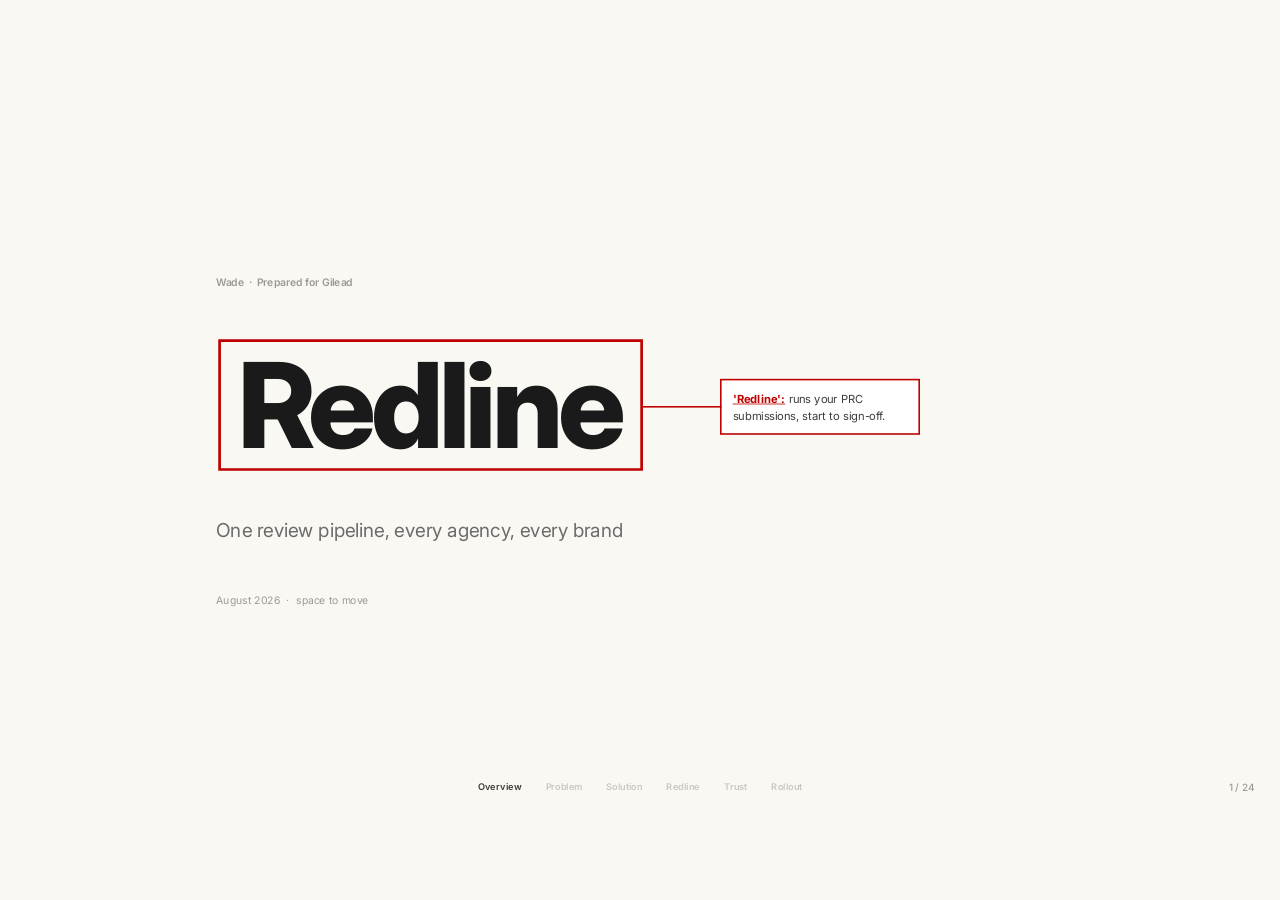
==== deck/index.html @ 1a31fd4a "gilead-v11.2: slide 6 closes the loop, retitled How it works, round-comes-back fourth beat, every-ro" ====
<!doctype html>
<html lang="en">
<head>
<meta charset="utf-8">
<meta name="viewport" content="width=device-width, initial-scale=1">
<title>Redline · Prepared for Gilead</title>
<link rel="preconnect" href="https://fonts.googleapis.com">
<link rel="preconnect" href="https://fonts.gstatic.com" crossorigin>
<link href="https://fonts.googleapis.com/css2?family=Inter:wght@400;500;600;700;800&display=swap" rel="stylesheet">
<link rel="stylesheet" href="styles.css?v=26">
</head>
<body>
<svg style="display:none" xmlns="http://www.w3.org/2000/svg">
  <symbol id="i-grid" viewBox="0 0 24 24"><rect width="7" height="7" x="3" y="3" rx="1.5"/><rect width="7" height="7" x="14" y="3" rx="1.5"/><rect width="7" height="7" x="14" y="14" rx="1.5"/><rect width="7" height="7" x="3" y="14" rx="1.5"/></symbol>
  <symbol id="i-inbox" viewBox="0 0 24 24"><polyline points="22 12 16 12 14 15 10 15 8 12 2 12"/><path d="M5.45 5.11 2 12v6a2 2 0 0 0 2 2h16a2 2 0 0 0 2-2v-6l-3.45-6.89A2 2 0 0 0 16.76 4H7.24a2 2 0 0 0-1.79 1.11z"/></symbol>
  <symbol id="i-layers" viewBox="0 0 24 24"><path d="M12.83 2.18a2 2 0 0 0-1.66 0L2.6 6.08a1 1 0 0 0 0 1.83l8.58 3.91a2 2 0 0 0 1.66 0l8.58-3.9a1 1 0 0 0 0-1.83z"/><path d="M2 12a1 1 0 0 0 .58.91l8.6 3.91a2 2 0 0 0 1.65 0l8.58-3.9A1 1 0 0 0 22 12"/><path d="M2 17a1 1 0 0 0 .58.91l8.6 3.91a2 2 0 0 0 1.65 0l8.58-3.9A1 1 0 0 0 22 17"/></symbol>
  <symbol id="i-check" viewBox="0 0 24 24"><circle cx="12" cy="12" r="10"/><path d="m9 12 2 2 4-4"/></symbol>
  <symbol id="i-book" viewBox="0 0 24 24"><path d="M12 7v14"/><path d="M3 18a1 1 0 0 1-1-1V4a1 1 0 0 1 1-1h5a4 4 0 0 1 4 4 4 4 0 0 1 4-4h5a1 1 0 0 1 1 1v13a1 1 0 0 1-1 1h-6a3 3 0 0 0-3 3 3 3 0 0 0-3-3z"/></symbol>
  <symbol id="i-video" viewBox="0 0 24 24"><path d="m16 13 5.223 3.482a.5.5 0 0 0 .777-.416V7.87a.5.5 0 0 0-.752-.432L16 10.5"/><rect x="2" y="6" width="14" height="12" rx="2"/></symbol>
  <symbol id="i-cal" viewBox="0 0 24 24"><path d="M8 2v4"/><path d="M16 2v4"/><rect width="18" height="18" x="3" y="4" rx="2"/><path d="M3 10h18"/></symbol>
  <symbol id="i-monitor" viewBox="0 0 24 24"><rect width="20" height="14" x="2" y="3" rx="2"/><line x1="8" x2="16" y1="21" y2="21"/><line x1="12" x2="12" y1="17" y2="21"/></symbol>
  <symbol id="i-folder" viewBox="0 0 24 24"><path d="M20 20a2 2 0 0 0 2-2V8a2 2 0 0 0-2-2h-7.9a2 2 0 0 1-1.69-.9L9.6 3.9A2 2 0 0 0 7.93 3H4a2 2 0 0 0-2 2v13a2 2 0 0 0 2 2Z"/></symbol>
  <symbol id="i-mic" viewBox="0 0 24 24"><path d="M12 2a3 3 0 0 0-3 3v7a3 3 0 0 0 6 0V5a3 3 0 0 0-3-3Z"/><path d="M19 10v2a7 7 0 0 1-14 0v-2"/><line x1="12" x2="12" y1="19" y2="22"/></symbol>
  <symbol id="i-lcheck" viewBox="0 0 24 24"><path d="M20 6 9 17l-5-5"/></symbol>
  <symbol id="i-lalert" viewBox="0 0 24 24"><path d="m21.73 18-8-14a2 2 0 0 0-3.48 0l-8 14A2 2 0 0 0 4 21h16a2 2 0 0 0 1.73-3"/><path d="M12 9v4"/><path d="M12 17h.01"/></symbol>
  <symbol id="i-lpercent" viewBox="0 0 24 24"><line x1="19" x2="5" y1="5" y2="19"/><circle cx="6.5" cy="6.5" r="2.5"/><circle cx="17.5" cy="17.5" r="2.5"/></symbol>
  <symbol id="i-lshield" viewBox="0 0 24 24"><path d="M20 13c0 5-3.5 7.5-7.66 8.95a1 1 0 0 1-.67-.01C7.5 20.5 4 18 4 13V6a1 1 0 0 1 1-1c2 0 4.5-1.2 6.24-2.72a1.17 1.17 0 0 1 1.52 0C14.51 3.81 17 5 19 5a1 1 0 0 1 1 1z"/><path d="m9 12 2 2 4-4"/></symbol>
  <symbol id="i-lhelp" viewBox="0 0 24 24"><circle cx="12" cy="12" r="10"/><path d="M9.09 9a3 3 0 0 1 5.83 1c0 2-3 3-3 3"/><path d="M12 17h.01"/></symbol>
  <symbol id="i-lspark" viewBox="0 0 24 24"><path d="M9.937 15.5A2 2 0 0 0 8.5 14.063l-6.135-1.582a.5.5 0 0 1 0-.962L8.5 9.936A2 2 0 0 0 9.937 8.5l1.582-6.135a.5.5 0 0 1 .963 0L14.063 8.5A2 2 0 0 0 15.5 9.937l6.135 1.581a.5.5 0 0 1 0 .964L15.5 14.063a2 2 0 0 0-1.437 1.437l-1.582 6.135a.5.5 0 0 1-.963 0z"/><path d="M20 3v4"/><path d="M22 5h-4"/><path d="M4 17v2"/><path d="M5 18H3"/></symbol>
  <symbol id="i-lbubble" viewBox="0 0 24 24"><path d="M2.992 16.342a2 2 0 0 1 .094 1.167l-1.065 3.29a1 1 0 0 0 1.236 1.168l3.413-.998a2 2 0 0 1 1.099.092 10 10 0 1 0-4.777-4.719"/><path d="M12 8v4"/><path d="M12 16h.01"/></symbol>
  <symbol id="i-lclock" viewBox="0 0 24 24"><circle cx="12" cy="13" r="8"/><path d="M12 9v4l2 2"/><path d="M5 3 2 6"/><path d="m22 6-3-3"/><path d="M6.38 18.7 4 21"/><path d="M17.64 18.67 19.6 21"/></symbol>
  <symbol id="i-filetext" viewBox="0 0 24 24"><path d="M15 2H6a2 2 0 0 0-2 2v16a2 2 0 0 0 2 2h12a2 2 0 0 0 2-2V7Z"/><path d="M14 2v4a2 2 0 0 0 2 2h4"/><path d="M10 9H8"/><path d="M16 13H8"/><path d="M16 17H8"/></symbol>
  <symbol id="i-note" viewBox="0 0 24 24"><path d="M16 3H5a2 2 0 0 0-2 2v14a2 2 0 0 0 2 2h14a2 2 0 0 0 2-2V8Z"/><path d="M15 3v4a2 2 0 0 0 2 2h4"/></symbol>
  <symbol id="i-img" viewBox="0 0 24 24"><rect width="18" height="18" x="3" y="3" rx="2" ry="2"/><circle cx="9" cy="9" r="2"/><path d="m21 15-3.086-3.086a2 2 0 0 0-2.828 0L6 21"/></symbol>
  <symbol id="i-enter" viewBox="0 0 24 24"><polyline points="9 10 4 15 9 20"/><path d="M20 4v7a4 4 0 0 1-4 4H4"/></symbol>
</svg>
<div id="stage">

<!-- 1 · Cover -->
<section class="ds" data-sec="Overview">
  <div class="inner cover">
    <p class="eyebrow" data-b="1">Wade &nbsp;·&nbsp; Prepared for Gilead</p>
    <div class="wordwrap" data-b="2">
      <h1 class="word">Redline</h1>
      <svg class="wordbox" viewBox="0 0 560 190" preserveAspectRatio="none" fill="none">
        <rect class="wb-rect" x="4" y="18" width="470" height="150" stroke="#c00000" stroke-width="3"/>
      </svg>
      <div class="wordnote-pos"><div class="wordnote" data-b="4"><i>'Redline':</i> runs your PRC submissions, start to sign-off.</div></div>
    </div>
    <p class="sub" data-b="3">One review pipeline, every agency, every brand</p>
    <p class="foot" data-b="5">August 2026 &nbsp;·&nbsp; space to move</p>
  </div>
</section>

<!-- 2 · Agenda -->
<section class="ds" data-sec="Overview">
  <div class="inner">
    <h2>Agenda</h2>
    <div class="agrows">
      <div class="agrow" data-b="1"><i>01</i><p>Problem</p></div>
      <div class="agrow" data-b="2"><i>02</i><p>Solution</p></div>
      <div class="agrow" data-b="3"><i>03</i><p>Redline</p></div>
      <div class="agrow" data-b="4"><i>04</i><p>Trust</p></div>
      <div class="agrow" data-b="5"><i>05</i><p>Rollout</p></div>
    </div>
  </div>
</section>

<!-- 3 · How we got here -->
<section class="ds" data-sec="Overview">
  <div class="inner">
    <h2 style="font-size:40px">How we got here.</h2>
    <p class="lead" style="max-width:940px">Redline didn't start as a pitch. It started as an agent we built and ran inside a Gilead program.</p>
    <div class="ftsflow" style="margin-top:22px">
      <div class="ftstep" data-b="1"><i>1</i><div><b>The Feed · Care For The Culture</b><span>A live activation we built and run for the brand. Kiosks, phones, print, real people at real&nbsp;events</span></div></div>
      <div class="ftstep" data-b="2"><i>2</i><div><b>An agent ran the day-to-day</b><span>It read the context, drafted the work, and held the privacy lines it could never&nbsp;cross</span></div></div>
      <div class="ftstep" data-b="3"><i>3</i><div><b>People stayed in charge</b><span>The agent prepared. A named person approved everything that&nbsp;moved</span></div></div>
      <div class="ftstep" data-b="4"><i>4</i><div><b>Redline is that same discipline, pointed at PRC</b><span>Same human gate, now running your&nbsp;submissions</span></div></div>
    </div>
    <p class="declland" data-b="5">Not a concept. A system we already run.</p>
  </div>
</section>

<!-- 4 · What we're solving -->
<section class="ds" data-sec="Problem">
  <div class="inner">
    <p class="kick">01 · The problem</p>
    <h2>What we're solving</h2>
    <p class="lead" style="margin-bottom:18px">Today, at every agency submitting to your review:</p>
    <div class="pslist">
      <div class="psrow" data-b="1"><i>1</i><p>Every submission is built and rebuilt by hand.</p></div>
      <div class="psrow" data-b="2"><i>2</i><p>New formats cause ambiguity: nobody is sure what a submission needs.</p></div>
      <div class="psrow" data-b="3"><i>3</i><p>Annotating and changing assets takes days, sometimes weeks.</p></div>
      <div class="psrow" data-b="4"><i>4</i><p>Everyone works from a different knowledge base, so feedback conflicts.</p></div>
      <div class="psrow" data-b="5"><i>5</i><p>Changes are re-typed into Veeva, and every resubmission starts over.</p></div>
    </div>
  </div>
</section>

<!-- 5 · Solved, one for one -->
<section class="ds" data-sec="Solution">
  <div class="inner">
    <p class="kick">02 · The solution</p>
    <h2>Solved, one for one</h2>
    <div class="pslist sg">
      <div class="psrow" data-b="1"><i>1</i><p>Redline builds the submission from the agency's assets.</p></div>
      <div class="psrow" data-b="2"><i>2</i><p>Requirements are known before you build.</p></div>
      <div class="psrow" data-b="3"><i>3</i><p>Annotations arrive drafted. Changes arrive staged.</p></div>
      <div class="psrow" data-b="4"><i>4</i><p>One knowledge base, one worklist, conflicts surfaced.</p></div>
      <div class="psrow" data-b="5"><i>5</i><p>The package is Veeva-ready. Fewer rounds, shorter rounds.</p></div>
    </div>
  </div>
</section>

<!-- 6 · What Redline is -->
<section class="ds" data-sec="Redline">
  <div class="inner wide">
    <p class="kick">03 · Redline</p>
    <h2 style="font-size:40px">How it works.</h2>
    <p class="lead" style="margin-top:6px;max-width:960px">Redline builds, reviews, and manages every PRC submission, so approval takes fewer, shorter&nbsp;rounds.</p>
    <div class="looprow four">
      <div class="loopnode" data-b="1"><i>1</i><b>Upload an asset for review</b><span>With its context, and what the committee has said&nbsp;before</span></div>
      <span class="looparr"><svg class="icl" viewBox="0 0 24 24"><path d="M5 12h14"/><path d="m13 6 6 6-6 6"/></svg></span>
      <div class="loopnode" data-b="2"><i>2</i><b>Redline builds the submission</b><span>Checked against your standards, every change&nbsp;staged</span></div>
      <span class="looparr"><svg class="icl" viewBox="0 0 24 24"><path d="M5 12h14"/><path d="m13 6 6 6-6 6"/></svg></span>
      <div class="loopnode" data-b="3"><i>3</i><b>Gilead / an agency approves and submits</b><span>A named sign-off, every time. Redline never submits on its&nbsp;own</span></div>
      <span class="looparr"><svg class="icl" viewBox="0 0 24 24"><path d="M5 12h14"/><path d="m13 6 6 6-6 6"/></svg></span>
      <div class="loopnode" data-b="4"><i>4</i><b>PRC reviews, the round comes&nbsp;back</b><span>In Veeva, unchanged. Every comment becomes a worklist, and the system&nbsp;remembers</span></div>
    </div>
    <p class="declland" data-b="5">Every round teaches the next. That's how they get fewer, and shorter.</p>
  </div>
</section>

<!-- 7 · The console -->
<section class="ds" data-sec="Redline">
  <div class="inner split">
    <div class="stext">
      <h2 style="font-size:29px">Runs the submission workflow, with human approval before Veeva.</h2>
      <p class="lead">Assets, context, and review history go in. Annotated decks, drafted responses, and coordinated rounds come out. Inside the tools your teams already use.</p>
      <div class="caps">
        <span>Builds the deck</span><span>Drafts every annotation</span><span>Reads it like your committee</span><span>Preps the checklist</span><span>Carries approved changes</span><span>Enforces your standards</span>
      </div>
    </div>
    <div class="sright">
      <div class="uiloop" style="width:1030px">
      <div class="uistage u1">
      <div class="window">
      <div class="winbar"><span></span><span></span><span></span><em>Redline · Gilead console · Portfolio</em></div>
      <div class="app">
        <nav class="appnav">
          <div class="applogo">Redline</div>
          <span class="navlab">Main menu</span>
          <a class="cur"><svg class="ic"><use href="#i-grid"/></svg>Home</a>
          <a><svg class="ic"><use href="#i-inbox"/></svg>Submissions</a>
          <a><svg class="ic"><use href="#i-folder"/></svg>Agencies</a>
          <a><svg class="ic"><use href="#i-book"/></svg>Standards</a>
          <a><svg class="ic"><use href="#i-cal"/></svg>Calendar</a>
          <div class="appuser"><b>GL</b>Gilead admin</div>
        </nav>
        <div class="appmain">
          <div class="greet">
            <div><b>Portfolio</b><span>HIV prevention franchise · every agency, one pipeline</span></div>
            <div class="side2"><span class="srch">Search submissions</span><span class="cbtn dark">Update standards</span></div>
          </div>
          <div class="dashstats" style="grid-template-columns:repeat(3,1fr)">
            <div class="dstat"><span class="dnum" data-count data-from="0" data-to="24" data-dur="600">24</span><span class="dlab">Submissions in flight · 3 agencies</span><span class="chip chip-green sm">+3 this week</span></div>
            <div class="dstat"><span class="dnum"><span data-count data-from="0" data-to="78" data-dur="600" data-delay="120">78</span>%</span><span class="dlab">First-pass approval · portfolio</span><span class="chip chip-green sm">+12 pts vs Q2</span></div>
            <div class="dstat"><span class="dnum"><span data-count data-from="0" data-to="41" data-dur="600" data-delay="240">41</span>%</span><span class="dlab">Fewer malformed submissions reaching review</span><span class="chip chip-green sm">vs last quarter</span></div>
          </div>
          <div class="dashsplit">
            <div class="dlist">
              <p class="dlhead">Agencies · in motion this week</p>
              <div class="drow"><span class="dna"><b>Majority</b><em>C4TC · Freddie Experiential</em></span><span class="chip chip-yellow sm">In review</span><span class="drnd">9 in flight</span><span class="dbar"><i style="width:72%"></i></span><span class="dpc">72%</span></div>
              <div class="drow"><span class="dna"><b>Agency B</b><em>Consumer · Up to Date</em></span><span class="chip chip-blue sm">Client review</span><span class="drnd">11 in flight</span><span class="dbar"><i style="width:88%"></i></span><span class="dpc">88%</span></div>
              <div class="drow"><span class="dna"><b>Agency C</b><em>HCP · congress kit</em></span><span class="chip chip-purple sm">Building</span><span class="drnd">4 in flight</span><span class="dbar"><i style="width:38%"></i></span><span class="dpc">38%</span></div>
              <div class="drow"><span class="dna"><b>Portfolio standard</b><em>ISI hold · updated by CPC</em></span><span class="chip chip-green sm">Live</span><span class="drnd">3 agencies</span><span class="dbar"><i style="width:100%"></i></span><span class="dpc">100%</span></div>
            </div>
            <div class="dashrail">
              <div class="railcard">
                <span class="raillab">Recurring flags · portfolio</span>
                <div class="flagrow"><span>Fair-balance spacing</span><span class="chip chip-pink sm">14×</span></div>
                <div class="flagrow"><span>Decimal format</span><span class="chip chip-yellow sm">9×</span></div>
                <div class="flagrow"><span>Comparative claims</span><span class="chip chip-purple sm">7×</span></div>
              </div>
              <div class="railcard">
                <span class="raillab">Upcoming PRC windows</span>
                <div class="winrow lv"><span><b>Client share · Majority</b><em>Mon, Aug 10 · day before cutoff</em></span><small>7 days left</small></div>
                <div class="winrow bt"><span><b>Submission cutoff · Tue, Aug 11</b><em>12:00 pm · all agencies</em></span><small>8 days left</small></div>
                <div class="winrow lv"><span><b>PRC review · Thu, Aug 13</b><em>9:00 am · portfolio</em></span><small>10 days left</small></div>
              </div>
            </div>
          </div>
        </div>
      </div>
      </div>
      </div>
      <div class="uistage u2" data-clone="src-sub"></div>
      <div class="uistage u3" data-clone="src-deck"></div>
      <div class="uistage u4" data-clone="src-gmail"></div>
      <div class="uistage u5" data-clone="src-kb"></div>
      </div>
      <div class="bstrip"><span>Redline prepares</span>·<span>Your teams review</span>·<span>A named human approves</span>·<span>Veeva remains the system of record</span></div>
    </div>
  </div>
</section>

<!-- 8 · Guided intake, arrow-keyed through four steps -->
<section class="ds" data-sec="Redline" data-steps="4">
  <span class="chap">01 · The submission</span>
  <div class="inner split">
    <div class="stext">
      <h2>A guided intake. One question at a time.</h2>
      <p class="lead">Upload first. Redline detects the format, asks only what it needs, and answers with the requirements and the dates before anything is built.</p>
    </div>
    <div class="sright">
      <div class="window" id="src-sub" style="width:1030px">
      <div class="winbar"><span></span><span></span><span></span><em>Redline · Submissions · New</em></div>
      <div class="app">
        <nav class="appnav">
          <div class="applogo">Redline</div>
          <span class="navlab">Main menu</span>
          <a><svg class="ic"><use href="#i-grid"/></svg>Home</a>
          <a class="cur"><svg class="ic"><use href="#i-inbox"/></svg>Submissions</a>
          <a><svg class="ic"><use href="#i-check"/></svg>Worklist</a>
          <a><svg class="ic"><use href="#i-folder"/></svg>Clients</a>
          <a><svg class="ic"><use href="#i-cal"/></svg>Calendar</a>
          <div class="appuser"><b>AL</b>Agency lead</div>
        </nav>
        <div class="appmain">
          <div class="greet">
            <div><b>New submission</b><span>One question at a time. Each answer unlocks the next.</span></div>
            <div class="side2"><span class="cbtn">Save as draft</span><span class="cbtn dark">Build deck</span></div>
          </div>
          <div class="giflow">
            <div class="gisteps">
              <div class="gistep g1"><i>1</i><div><b>Asset upload</b><small>summer-flyer.pdf</small><span class="chip chip-green sm">PDF · Flyer · confirmed</span></div></div>
              <div class="gistep g2"><i>2</i><div><b>Context</b><small>Brief, transcript, prior round · linked</small></div></div>
              <div class="gistep g3"><i>3</i><div><b>Submission details</b><small>Brand, part number, launch&nbsp;date</small><span class="chip chip-nt sm">US-UNBC-4289</span></div></div>
              <div class="gistep g4"><i>4</i><div><b>Submit</b><small>One look, then build</small></div></div>
            </div>
            <div class="gistagewrap">
              <div class="gipane p1">
                <div class="gicard">
                  <div class="gicardhead"><b>What are you submitting?</b><span>Upload an asset for PRC review.</span></div>
                  <div class="dzrow" style="grid-template-columns:1fr">
                    <div class="dropz main"><svg class="icl" viewBox="0 0 24 24"><path d="M12 3v12"/><path d="m7 8 5-5 5 5"/><path d="M5 21h14"/></svg><span>Drop the asset</span><small>one file · any format</small></div>
                    <div class="gfile gf" style="animation-delay:1.2s"><span class="flythumb"><i class="fh"></i><i class="fl w1"></i><i class="fl w2"></i><i class="fl w3"></i><i class="fisi"></i></span><b>summer-flyer.pdf</b><span class="chip chip-nt sm">PDF</span></div>
                  </div>
                  <div class="tlab gf" style="animation-delay:2.6s">Asset type · detected, yours to confirm</div>
                  <div class="typerow gf" style="animation-delay:2.6s">
                    <div class="ttile hit"><svg class="icl" viewBox="0 0 24 24"><path d="M6 3h8l5 5v13H6z"/><path d="M14 3v5h5"/><path d="M9 13h6M9 17h4"/></svg><span>Flyer</span></div>
                    <div class="ttile"><svg class="icl" viewBox="0 0 24 24"><rect x="2" y="5" width="15" height="14" rx="2"/><path d="m17 10 5-3v10l-5-3"/></svg><span>Social video</span></div>
                    <div class="ttile"><svg class="icl" viewBox="0 0 24 24"><rect x="3" y="4" width="18" height="16" rx="2"/><circle cx="9" cy="10" r="2"/><path d="m3 17 5-4 4 3 5-5 4 4"/></svg><span>Social photo</span></div>
                    <div class="ttile"><svg class="icl" viewBox="0 0 24 24"><rect x="2" y="8" width="20" height="8" rx="2"/></svg><span>Banner</span></div>
                    <div class="ttile"><svg class="icl" viewBox="0 0 24 24"><rect x="3" y="4" width="18" height="16" rx="2"/><path d="M9 4v16M15 4v16"/></svg><span>Storyboard</span></div>
                    <div class="ttile"><svg class="icl" viewBox="0 0 24 24"><circle cx="5" cy="12" r="1"/><circle cx="12" cy="12" r="1"/><circle cx="19" cy="12" r="1"/></svg><span>Other</span></div>
                  </div>
                  <div class="steprow gf" style="margin-top:12px;align-items:center;animation-delay:3.9s"><span class="chip chip-green sm">Flyer · confirm or change</span><span class="cbtn dark" style="margin-left:auto">Confirm</span><span class="cbtn">Change</span></div>
                </div>
              </div>
              <div class="gipane p2">
                <div class="gicard">
                  <div class="gicardhead"><b>What explains it</b><span>Upload the context for the asset.</span></div>
                  <div class="dzrow" style="grid-template-columns:1fr">
                    <div class="dropz ctx"><svg class="icl" viewBox="0 0 24 24"><path d="M12 3v12"/><path d="m7 8 5-5 5 5"/><path d="M5 21h14"/></svg><span>Drop the context</span><small>briefs · transcripts · prior&nbsp;rounds</small></div>
                  </div>
                  <div class="ctxread gf" style="animation-delay:.9s"><svg class="icl" viewBox="0 0 24 24"><path d="M6 3h8l5 5v13H6z"/><path d="M14 3v5h5"/></svg><div><b>Creative brief</b><small>Claims and intent, sourced</small></div><span class="chip chip-green sm">Linked</span></div>
                  <div class="ctxread gf" style="animation-delay:1.5s"><svg class="icl" viewBox="0 0 24 24"><path d="M21 11.5a8.5 8.5 0 0 1-12.4 7.5L3 21l2-5.6A8.5 8.5 0 1 1 21 11.5z"/></svg><div><b>Kickoff transcript</b><small>What the client actually asked for</small></div><span class="chip chip-green sm">Linked</span></div>
                  <div class="ctxread gf" style="animation-delay:2.1s"><svg class="icl" viewBox="0 0 24 24"><path d="M6 3h8l5 5v13H6z"/><path d="M14 3v5h5"/></svg><div><b>Prior round · PRC comments</b><small>What was flagged last time</small></div><span class="chip chip-green sm">Linked</span></div>
                </div>
              </div>
              <div class="gipane p3">
                <div class="gicard">
                  <div class="gicardhead"><b>Submission details</b><span>Add the launch date. Redline recommends the rest.</span></div>
                  <div style="display:flex;gap:8px;margin-top:12px">
                    <div class="sfld" style="flex:1.15"><label>Brand</label><span data-type="HIV prevention" data-tstep="3" data-tdelay="400" data-tdur="450"></span></div>
                    <div class="sfld" style="flex:1.1"><label>Part number</label><span data-type="US-UNBC-4289" data-tstep="3" data-tdelay="1100" data-tdur="650"></span></div>
                    <div class="sfld" style="flex:1"><label>Launch date</label><span data-type="Mon, Aug 17" data-tstep="3" data-tdelay="1950" data-tdur="500"></span></div>
                  </div>
                  <div class="tlab gf" style="animation-delay:2.8s">Recommended from your launch date</div>
                  <div class="gidate gf" style="animation-delay:3s"><label>Submit by</label><span class="chip chip-yellow sm" style="margin-left:auto">6 days before launch</span><b>Tue, Aug 11 · 12:00</b></div>
                  <div class="gidate gf" style="animation-delay:3.35s"><label>PRC review</label><span class="chip chip-yellow sm" style="margin-left:auto">4 days before launch</span><b>Thu, Aug 13</b></div>
                </div>
              </div>
              <div class="gipane p4">
                <div class="gicard">
                  <div class="gicardhead"><b>Submit</b><span>Everything, in one look.</span></div>
                  <div class="gireq gf" style="animation-delay:.4s"><svg class="icl"><use href="#i-lcheck"/></svg><p>summer-flyer.pdf · Flyer</p></div>
                  <div class="gireq gf" style="animation-delay:.75s"><svg class="icl"><use href="#i-lcheck"/></svg><p>HIV prevention · US-UNBC-4289</p></div>
                  <div class="gireq gf" style="animation-delay:1.1s"><svg class="icl"><use href="#i-lcheck"/></svg><p>Brief, transcript, and prior round linked</p></div>
                  <div class="gireq gf" style="animation-delay:1.45s"><svg class="icl"><use href="#i-lcheck"/></svg><p>Submit Aug 11 · review Aug 13 · launch Aug 17</p></div>
                  <div class="tlab gf" style="animation-delay:1.85s">What Redline will build, and why</div>
                  <div class="bsum gf" style="animation-delay:2.05s"><p>A flyer submission deck with claims and fair balance on one panel and full ISI on the reverse, because that's what this format needed in your past&nbsp;rounds.</p></div>
                  <div class="gireqfoot gf" style="animation-delay:2.5s"><span>The whole path to launch, before the build starts.</span><span class="cbtn grn">Build</span></div>
                </div>
              </div>
            </div>
          </div>
        </div>
      </div>
      </div>
      <p class="whis">The confusing part of submitting, answered by the system, not by asking around.</p>
    </div>
  </div>
</section>

<!-- 9 · Built -->
<section class="ds" data-sec="Redline">
  <span class="chap">01 · The submission</span>
  <div class="inner split">
    <div class="stext">
      <h2>Redline builds the deck for you</h2>
      <p class="lead">Annotated the way the account prefers, for that asset type. Your team comments right on the page, together.</p>
    </div>
    <div class="sright">
      <div class="crop asm" id="src-deck" style="width:1030px">
        <div class="cropbar"><span></span><span></span><span></span><em>Redline · Deck studio · US-UNBC-4235 · C4TC NY event postcard</em></div>
        <div class="app slim">
        <nav class="appnav">
          <div class="applogo">Redline</div>
          <a><svg class="ic"><use href="#i-grid"/></svg>Home</a>
          <a><svg class="ic"><use href="#i-inbox"/></svg>Submissions</a>
          <a><svg class="ic"><use href="#i-check"/></svg>Worklist</a>
          <a><svg class="ic"><use href="#i-folder"/></svg>Clients</a>
          <a><svg class="ic"><use href="#i-cal"/></svg>Calendar</a>
          <div class="navdiv"></div>
          <div class="navsub"><b>US-UNBC-4235</b><small>C4TC NY event postcard · Round 1</small></div>
          <a class="sub cur">Deck studio</a>
          <a class="sub">Pre-read</a>
          <a class="sub">Comments</a>
          <a class="sub">Responses</a>
          <div class="appuser"><b>AL</b>Agency lead</div>
        </nav>
        <div class="appmain">
        <div class="edhead2"><span class="crumb">HIV Prevention_Freddie Experiential_Care For The Culture NY Event_Post Card_June2026</span><span class="avstack"><span class="av pu">DR</span><span class="av bl">MK</span><span class="av gr">SO</span></span><span class="cbtn">Share</span><span class="cbtn dark">Comment</span></div>
        <div class="gtool">
          <span class="gmenus"><svg width="11" height="11" viewBox="0 0 24 24" fill="none" stroke="currentColor" stroke-width="2.5" stroke-linecap="round" stroke-linejoin="round"><path d="m21 21-4.34-4.34"/><circle cx="11" cy="11" r="8"/></svg>Menus</span>
          <span class="gbtn"><svg width="14" height="14" viewBox="0 0 24 24" fill="none" stroke="currentColor" stroke-width="2.5" stroke-linecap="round" stroke-linejoin="round"><path d="M5 12h14"/><path d="M12 5v14"/></svg></span>
          <span class="gbtn"><svg width="13" height="13" viewBox="0 0 24 24" fill="none" stroke="currentColor" stroke-width="2.5" stroke-linecap="round" stroke-linejoin="round"><rect width="18" height="18" x="3" y="3" rx="2"/><path d="M8 12h8"/><path d="M12 8v8"/></svg></span>
          <span class="gbtn"><svg width="13" height="13" viewBox="0 0 24 24" fill="none" stroke="currentColor" stroke-width="2.5" stroke-linecap="round" stroke-linejoin="round"><path d="M9 14 4 9l5-5"/><path d="M4 9h10.5a5.5 5.5 0 0 1 5.5 5.5a5.5 5.5 0 0 1-5.5 5.5H11"/></svg></span>
          <span class="gbtn"><svg width="13" height="13" viewBox="0 0 24 24" fill="none" stroke="currentColor" stroke-width="2.5" stroke-linecap="round" stroke-linejoin="round"><path d="m15 14 5-5-5-5"/><path d="M20 9H9.5A5.5 5.5 0 0 0 4 14.5A5.5 5.5 0 0 0 9.5 20H13"/></svg></span>
          <span class="gbtn"><svg width="13" height="13" viewBox="0 0 24 24" fill="none" stroke="currentColor" stroke-width="2.5" stroke-linecap="round" stroke-linejoin="round"><path d="M6 18H4a2 2 0 0 1-2-2v-5a2 2 0 0 1 2-2h16a2 2 0 0 1 2 2v5a2 2 0 0 1-2 2h-2"/><path d="M6 9V3a1 1 0 0 1 1-1h10a1 1 0 0 1 1 1v6"/><rect x="6" y="14" width="12" height="8" rx="1"/></svg></span>
          <span class="gbtn"><svg width="13" height="13" viewBox="0 0 24 24" fill="none" stroke="currentColor" stroke-width="2.5" stroke-linecap="round" stroke-linejoin="round"><path d="m9 11-6 6v3h9l3-3"/><path d="m22 12-4.6 4.6a2 2 0 0 1-2.8 0l-5.2-5.2a2 2 0 0 1 0-2.8L14 4"/></svg></span>
          <span class="gbtn"><svg width="13" height="13" viewBox="0 0 24 24" fill="none" stroke="currentColor" stroke-width="2.5" stroke-linecap="round" stroke-linejoin="round"><circle cx="11" cy="11" r="8"/><line x1="21" x2="16.65" y1="21" y2="16.65"/><line x1="11" x2="11" y1="8" y2="14"/><line x1="8" x2="14" y1="11" y2="11"/></svg></span>
          <span class="gbtn wide">Fit<svg width="9" height="9" viewBox="0 0 24 24" fill="none" stroke="currentColor" stroke-width="2.5" stroke-linecap="round" stroke-linejoin="round"><path d="m6 9 6 6 6-6"/></svg></span>
          <span class="gdiv"></span>
          <span class="gbtn on"><svg width="12" height="12" viewBox="0 0 24 24" fill="currentColor" stroke="none"><path d="M5 5a2 2 0 0 1 3.008-1.728l11.997 6.998a2 2 0 0 1 .003 3.458l-12 7A2 2 0 0 1 5 19z"/></svg></span>
          <span class="gbtn"><b style="font:700 12px/1 Arial;color:#5f6368">T<span style="font-size:8px">t</span></b></span>
          <span class="gbtn"><svg width="13" height="13" viewBox="0 0 24 24" fill="none" stroke="currentColor" stroke-width="2.5" stroke-linecap="round" stroke-linejoin="round"><circle cx="12" cy="12" r="10"/></svg></span>
          <span class="gbtn wide"><svg width="14" height="14" viewBox="0 0 24 24" fill="none" stroke="currentColor" stroke-width="2.5" stroke-linecap="round" stroke-linejoin="round"><path d="M5 12h14"/></svg><svg width="9" height="9" viewBox="0 0 24 24" fill="none" stroke="currentColor" stroke-width="2.5" stroke-linecap="round" stroke-linejoin="round"><path d="m6 9 6 6 6-6"/></svg></span>
          <span class="gbtn"><svg width="13" height="13" viewBox="0 0 24 24" fill="none" stroke="currentColor" stroke-width="2.5" stroke-linecap="round" stroke-linejoin="round"><path d="M21.174 6.812a1 1 0 0 0-3.986-3.987L3.842 16.174a2 2 0 0 0-.5.83l-1.321 4.352a.5.5 0 0 0 .623.622l4.353-1.32a2 2 0 0 0 .83-.497z"/><path d="m15 5 4 4"/></svg></span>
          <span class="gbtn"><svg width="13" height="13" viewBox="0 0 24 24" fill="none" stroke="currentColor" stroke-width="2.5" stroke-linecap="round" stroke-linejoin="round"><path d="M21 5H3"/><path d="M15 12H3"/><path d="M17 19H3"/></svg></span>
          <span class="gbtn"><svg width="13" height="13" viewBox="0 0 24 24" fill="none" stroke="currentColor" stroke-width="2.5" stroke-linecap="round" stroke-linejoin="round"><path d="M3 5h18"/><path d="M3 12h18"/><path d="M3 19h18"/></svg></span>
          <span class="gbtn"><svg width="13" height="13" viewBox="0 0 24 24" fill="none" stroke="currentColor" stroke-width="2.5" stroke-linecap="round" stroke-linejoin="round"><path d="M9 17H7A5 5 0 0 1 7 7h2"/><path d="M15 7h2a5 5 0 1 1 0 10h-2"/><line x1="8" x2="16" y1="12" y2="12"/></svg></span>
          <span class="gbtn"><svg width="13" height="13" viewBox="0 0 24 24" fill="none" stroke="currentColor" stroke-width="2.5" stroke-linecap="round" stroke-linejoin="round"><path d="M22 17a2 2 0 0 1-2 2H6.828a2 2 0 0 0-1.414.586l-2.202 2.202A.71.71 0 0 1 2 21.286V5a2 2 0 0 1 2-2h16a2 2 0 0 1 2 2z"/><path d="M12 8v6"/><path d="M9 11h6"/></svg></span>
          <span class="gbtn wide"><svg width="12" height="12" viewBox="0 0 24 24" fill="none" stroke="currentColor" stroke-width="2.5" stroke-linecap="round" stroke-linejoin="round"><circle cx="19" cy="5" r="2"/><circle cx="5" cy="19" r="2"/><path d="M5 17A12 12 0 0 1 17 5"/></svg><svg width="9" height="9" viewBox="0 0 24 24" fill="none" stroke="currentColor" stroke-width="2.5" stroke-linecap="round" stroke-linejoin="round"><path d="m6 9 6 6 6-6"/></svg></span>
          <span class="gbtn"><svg width="13" height="13" viewBox="0 0 24 24" fill="none" stroke="currentColor" stroke-width="2.5" stroke-linecap="round" stroke-linejoin="round"><path d="m16 13 5.223 3.482a.5.5 0 0 0 .777-.416V7.87a.5.5 0 0 0-.752-.432L16 10.5"/><rect x="2" y="6" width="14" height="12" rx="2"/></svg></span>
          <span class="gtxt">Replace image</span>
          <span class="gdiv"></span>
          <span class="gtxt">Format options</span>
        </div>
        <div style="display:grid;grid-template-columns:88px 1fr 244px;flex:1;min-height:0">
          <div class="modrail" style="background:var(--paper);border-right:1px solid var(--hairline)">
            <div class="thumb cur"><u>1 · NY front</u><s class="w8"></s><s class="w6"></s></div>
            <div class="thumb"><u>2 · NY back</u><s class="w6"></s><s class="w8"></s></div>
            <div class="thumb"><u>3 · ATL front</u><s class="w8"></s><s class="w4"></s></div>
            <div class="thumb"><u>4 · ATL back</u><s class="w6"></s><s class="w6"></s></div>
            <div class="thumb"><u>5 · Specs</u><s class="w8"></s><s class="w8"></s></div>
            <div class="thumb"><u>6 · Legal</u><s class="w4"></s><s class="w6"></s></div>
          </div>
          <div style="display:flex;align-items:center;justify-content:center;padding:20px;background:var(--paper);min-width:0">
            <div class="pcpage" data-a="1" style="max-width:none">
              <img src="assets/provided/deckpage-annotated.png" alt="NY postcard deck page, annotated">
            </div>
          </div>
          <div class="edrail" style="background:var(--surface);border-left:1px solid var(--hairline)">
            <h6>What to annotate</h6>
            <div class="tgl on">Claims</div>
            <div class="tgl on">Functionality</div>
            <div class="tgl on">Clickability</div>
            <div class="tgl">Person placement</div>
            <span class="railnote">Saved to the C4TC annotation profile</span>
            <div class="railcall" data-a="4"><b>Page inserted</b><p>54 pages renumber. Footers update.</p><span class="cbtn">Apply to all</span></div>
          </div>
        </div>
        </div></div>
      </div>
      <p class="whis">Every page editable, in Redline or exported straight to Slides.</p>
      <div class="tagrow"><span class="mtag">Demonstrated on Gilead's Feed campaign · Majority, agency of record</span></div>
    </div>
  </div>
</section>

<!-- 10 · Committee read (was 12) -->
<section class="ds" data-sec="Redline">
  <span class="chap">02 · The review</span>
  <div class="inner split">
    <div class="stext">
      <h2 style="font-size:32px">Reads it the way your committee will</h2>
      <p class="lead">Before you submit: likely flags, missed annotations, and a summary.</p>
    </div>
    <div class="sright">
      <div class="crop" id="src-preread" style="width:960px">
        <div class="cropbar"><span></span><span></span><span></span><em>Redline · US-UNBC-001 · Round 2</em></div>
        <div class="app slim">
        <nav class="appnav">
          <div class="applogo">Redline</div>
          <a><svg class="ic"><use href="#i-grid"/></svg>Home</a>
          <a><svg class="ic"><use href="#i-inbox"/></svg>Submissions</a>
          <a><svg class="ic"><use href="#i-check"/></svg>Worklist</a>
          <a><svg class="ic"><use href="#i-folder"/></svg>Clients</a>
          <a><svg class="ic"><use href="#i-cal"/></svg>Calendar</a>
          <div class="navdiv"></div>
          <div class="navsub"><b>US-UNBC-001</b><small>Freddie congress kiosk · Round 2</small></div>
          <a class="sub">Deck studio</a>
          <a class="sub cur">Pre-read</a>
          <a class="sub">Comments</a>
          <a class="sub">Responses</a>
          <div class="appuser"><b>AL</b>Agency lead</div>
        </nav>
        <div class="appmain">
        <div class="greet">
          <div><b>Pre-submission review</b><span>Checked against the committee's standards, before it goes in</span></div>
          <div class="side2"><span class="subrnd">Round 2</span><span class="cbtn">Re-run review</span></div>
        </div>
        <div class="sumcard">
          <b>What Redline found</b>
          <p>Five items need attention. Two likely flags, two missed annotations, one human call.</p>
        </div>
        <div class="flaglist">
          <div class="fxrow" data-b="1"><span class="itile pk"><svg class="icl"><use href="#i-lbubble"/></svg></span><p>"Superior efficacy" phrasing<small>Legal rejects superiority claims without head-to-head data</small></p><span class="chip chip-pink sm">Likely flag</span><span class="chev">›</span></div>
          <div class="fxrow" data-b="2"><span class="itile pk"><svg class="icl"><use href="#i-lclock"/></svg></span><p>ISI hold under 4 seconds<small>Regulatory has flagged this in prior kiosk rounds</small></p><span class="chip chip-pink sm">Likely flag</span><span class="chev">›</span></div>
          <div class="fxrow" data-b="3"><span class="itile bl"><svg class="icl"><use href="#i-lpercent"/></svg></span><p>Decimals written 2,5% on frames 2, 5, 9<small>house rule: periods, never commas</small></p><span class="chip chip-nt sm">Requirement check</span><span class="chev">›</span></div>
          <div class="fxrow" data-b="4"><span class="itile ye"><svg class="icl"><use href="#i-lshield"/></svg></span><p>Claim C-07 drifted from the approved form<small>no longer matches the claims library</small></p><span class="chip chip-yellow sm">Possible issue</span><span class="chev">›</span></div>
          <div class="fxrow" data-b="5"><span class="itile nt"><svg class="icl"><use href="#i-lhelp"/></svg></span><p>New comparative chart on frame 6<small>no precedent in your history, so a person looks</small></p><span class="chip chip-nt sm">Needs human interpretation</span><span class="chev">›</span></div>
        </div>
        </div></div>
      </div>
      <p class="whis">Grounded in your standards. Consistent for every agency. Honest about what it can't call.</p>
    </div>
  </div>
</section>

<!-- 11 · Flag detail (was 13) -->
<section class="ds" data-sec="Redline">
  <span class="chap">02 · The review</span>
  <div class="inner split">
    <div class="stext">
      <h2 style="font-size:30px">Shows what may be flagged, and why</h2>
      <p class="lead">Decks can be created for any asset type.</p>
    </div>
    <div class="sright">
      <div class="crop asm" style="width:1080px">
        <div class="cropbar"><span></span><span></span><span></span><em>Redline · Deck studio · US-UNBC-4289 · C4TC Feed kiosk</em></div>
        <div class="app slim">
        <nav class="appnav">
          <div class="applogo">Redline</div>
          <a><svg class="ic"><use href="#i-grid"/></svg>Home</a>
          <a><svg class="ic"><use href="#i-inbox"/></svg>Submissions</a>
          <a><svg class="ic"><use href="#i-check"/></svg>Worklist</a>
          <a><svg class="ic"><use href="#i-folder"/></svg>Clients</a>
          <a><svg class="ic"><use href="#i-cal"/></svg>Calendar</a>
          <div class="navdiv"></div>
          <div class="navsub"><b>US-UNBC-4289</b><small>C4TC Feed kiosk · Round 1</small></div>
          <a class="sub cur">Deck studio</a>
          <a class="sub">Pre-read</a>
          <a class="sub">Comments</a>
          <a class="sub">Responses</a>
          <div class="appuser"><b>AL</b>Agency lead</div>
        </nav>
        <div class="appmain">
        <div class="edhead2"><span class="crumb">HIV Prevention_Freddie Experiential_Care For The Culture Feed Kiosk_June2026</span><span class="avstack"><span class="av pu">DR</span><span class="av bl">MK</span><span class="av gr">SO</span></span><span class="cbtn">Share</span><span class="cbtn dark">Comment</span></div>
        <div class="gtool">
          <span class="gmenus"><svg width="11" height="11" viewBox="0 0 24 24" fill="none" stroke="currentColor" stroke-width="2.5" stroke-linecap="round" stroke-linejoin="round"><path d="m21 21-4.34-4.34"/><circle cx="11" cy="11" r="8"/></svg>Menus</span>
          <span class="gbtn"><svg width="14" height="14" viewBox="0 0 24 24" fill="none" stroke="currentColor" stroke-width="2.5" stroke-linecap="round" stroke-linejoin="round"><path d="M5 12h14"/><path d="M12 5v14"/></svg></span>
          <span class="gbtn"><svg width="13" height="13" viewBox="0 0 24 24" fill="none" stroke="currentColor" stroke-width="2.5" stroke-linecap="round" stroke-linejoin="round"><rect width="18" height="18" x="3" y="3" rx="2"/><path d="M8 12h8"/><path d="M12 8v8"/></svg></span>
          <span class="gbtn"><svg width="13" height="13" viewBox="0 0 24 24" fill="none" stroke="currentColor" stroke-width="2.5" stroke-linecap="round" stroke-linejoin="round"><path d="M9 14 4 9l5-5"/><path d="M4 9h10.5a5.5 5.5 0 0 1 5.5 5.5a5.5 5.5 0 0 1-5.5 5.5H11"/></svg></span>
          <span class="gbtn"><svg width="13" height="13" viewBox="0 0 24 24" fill="none" stroke="currentColor" stroke-width="2.5" stroke-linecap="round" stroke-linejoin="round"><path d="m15 14 5-5-5-5"/><path d="M20 9H9.5A5.5 5.5 0 0 0 4 14.5A5.5 5.5 0 0 0 9.5 20H13"/></svg></span>
          <span class="gbtn"><svg width="13" height="13" viewBox="0 0 24 24" fill="none" stroke="currentColor" stroke-width="2.5" stroke-linecap="round" stroke-linejoin="round"><path d="M6 18H4a2 2 0 0 1-2-2v-5a2 2 0 0 1 2-2h16a2 2 0 0 1 2 2v5a2 2 0 0 1-2 2h-2"/><path d="M6 9V3a1 1 0 0 1 1-1h10a1 1 0 0 1 1 1v6"/><rect x="6" y="14" width="12" height="8" rx="1"/></svg></span>
          <span class="gbtn"><svg width="13" height="13" viewBox="0 0 24 24" fill="none" stroke="currentColor" stroke-width="2.5" stroke-linecap="round" stroke-linejoin="round"><path d="m9 11-6 6v3h9l3-3"/><path d="m22 12-4.6 4.6a2 2 0 0 1-2.8 0l-5.2-5.2a2 2 0 0 1 0-2.8L14 4"/></svg></span>
          <span class="gbtn"><svg width="13" height="13" viewBox="0 0 24 24" fill="none" stroke="currentColor" stroke-width="2.5" stroke-linecap="round" stroke-linejoin="round"><circle cx="11" cy="11" r="8"/><line x1="21" x2="16.65" y1="21" y2="16.65"/><line x1="11" x2="11" y1="8" y2="14"/><line x1="8" x2="14" y1="11" y2="11"/></svg></span>
          <span class="gbtn wide">Fit<svg width="9" height="9" viewBox="0 0 24 24" fill="none" stroke="currentColor" stroke-width="2.5" stroke-linecap="round" stroke-linejoin="round"><path d="m6 9 6 6 6-6"/></svg></span>
          <span class="gdiv"></span>
          <span class="gbtn on"><svg width="12" height="12" viewBox="0 0 24 24" fill="currentColor" stroke="none"><path d="M5 5a2 2 0 0 1 3.008-1.728l11.997 6.998a2 2 0 0 1 .003 3.458l-12 7A2 2 0 0 1 5 19z"/></svg></span>
          <span class="gbtn"><b style="font:700 12px/1 Arial;color:#5f6368">T<span style="font-size:8px">t</span></b></span>
          <span class="gbtn"><svg width="13" height="13" viewBox="0 0 24 24" fill="none" stroke="currentColor" stroke-width="2.5" stroke-linecap="round" stroke-linejoin="round"><circle cx="12" cy="12" r="10"/></svg></span>
          <span class="gbtn wide"><svg width="14" height="14" viewBox="0 0 24 24" fill="none" stroke="currentColor" stroke-width="2.5" stroke-linecap="round" stroke-linejoin="round"><path d="M5 12h14"/></svg><svg width="9" height="9" viewBox="0 0 24 24" fill="none" stroke="currentColor" stroke-width="2.5" stroke-linecap="round" stroke-linejoin="round"><path d="m6 9 6 6 6-6"/></svg></span>
          <span class="gbtn"><svg width="13" height="13" viewBox="0 0 24 24" fill="none" stroke="currentColor" stroke-width="2.5" stroke-linecap="round" stroke-linejoin="round"><path d="M21.174 6.812a1 1 0 0 0-3.986-3.987L3.842 16.174a2 2 0 0 0-.5.83l-1.321 4.352a.5.5 0 0 0 .623.622l4.353-1.32a2 2 0 0 0 .83-.497z"/><path d="m15 5 4 4"/></svg></span>
          <span class="gbtn"><svg width="13" height="13" viewBox="0 0 24 24" fill="none" stroke="currentColor" stroke-width="2.5" stroke-linecap="round" stroke-linejoin="round"><path d="M21 5H3"/><path d="M15 12H3"/><path d="M17 19H3"/></svg></span>
          <span class="gbtn"><svg width="13" height="13" viewBox="0 0 24 24" fill="none" stroke="currentColor" stroke-width="2.5" stroke-linecap="round" stroke-linejoin="round"><path d="M3 5h18"/><path d="M3 12h18"/><path d="M3 19h18"/></svg></span>
          <span class="gbtn"><svg width="13" height="13" viewBox="0 0 24 24" fill="none" stroke="currentColor" stroke-width="2.5" stroke-linecap="round" stroke-linejoin="round"><path d="M9 17H7A5 5 0 0 1 7 7h2"/><path d="M15 7h2a5 5 0 1 1 0 10h-2"/><line x1="8" x2="16" y1="12" y2="12"/></svg></span>
          <span class="gbtn"><svg width="13" height="13" viewBox="0 0 24 24" fill="none" stroke="currentColor" stroke-width="2.5" stroke-linecap="round" stroke-linejoin="round"><path d="M22 17a2 2 0 0 1-2 2H6.828a2 2 0 0 0-1.414.586l-2.202 2.202A.71.71 0 0 1 2 21.286V5a2 2 0 0 1 2-2h16a2 2 0 0 1 2 2z"/><path d="M12 8v6"/><path d="M9 11h6"/></svg></span>
          <span class="gbtn wide"><svg width="12" height="12" viewBox="0 0 24 24" fill="none" stroke="currentColor" stroke-width="2.5" stroke-linecap="round" stroke-linejoin="round"><circle cx="19" cy="5" r="2"/><circle cx="5" cy="19" r="2"/><path d="M5 17A12 12 0 0 1 17 5"/></svg><svg width="9" height="9" viewBox="0 0 24 24" fill="none" stroke="currentColor" stroke-width="2.5" stroke-linecap="round" stroke-linejoin="round"><path d="m6 9 6 6 6-6"/></svg></span>
          <span class="gbtn"><svg width="13" height="13" viewBox="0 0 24 24" fill="none" stroke="currentColor" stroke-width="2.5" stroke-linecap="round" stroke-linejoin="round"><path d="m16 13 5.223 3.482a.5.5 0 0 0 .777-.416V7.87a.5.5 0 0 0-.752-.432L16 10.5"/><rect x="2" y="6" width="14" height="12" rx="2"/></svg></span>
          <span class="gtxt">Replace image</span>
          <span class="gdiv"></span>
          <span class="gtxt">Format options</span>
        </div>
        <div style="display:grid;grid-template-columns:88px 1fr 300px;flex:1;min-height:0;height:340px">
          <div class="modrail" style="background:var(--paper);border-right:1px solid var(--hairline)">
            <div class="thumb"><u>1 · Welcome</u><s class="w8"></s><s class="w6"></s></div>
            <div class="thumb cur"><u>2 · Feed opt-in</u><s class="w6"></s><s class="w8"></s></div>
            <div class="thumb"><u>3 · Postcard</u><s class="w8"></s><s class="w4"></s></div>
            <div class="thumb"><u>4 · SMS flow</u><s class="w6"></s><s class="w6"></s></div>
            <div class="thumb"><u>5 · Legal</u><s class="w4"></s><s class="w6"></s></div>
          </div>
          <div style="display:flex;align-items:center;justify-content:center;padding:20px;background:var(--paper);min-width:0">
            <div class="pcpage" data-a="1" style="max-width:none;height:100%;display:flex;align-items:center;justify-content:center">
              <img src="assets/provided/page-flagged.png" alt="Feed opt-in kiosk page with reviewer notes drafted in place" style="width:auto;max-width:100%;max-height:100%">
            </div>
          </div>
          <div class="gclist" style="border-radius:0;border:0;border-left:1px solid var(--hairline);box-shadow:none">
            <div class="gcprog">
              <b>Suggested changes<span>12 drafted</span></b>
            </div>
            <div class="gcrows">
              <div class="gcrow cur" data-a="2"><div class="gck"><b>✓</b><p>Note to reviewer drafted for the opt-in button</p></div><div class="gcrowmeta"><span class="chip chip-purple sm">Kickoff transcript</span></div><div class="gcsrc" data-a="3"><b>Source · Kickoff transcript · 14:22</b>"Reviewers will ask what opt-in does with the photo. Spell it out on the page."</div></div>
              <div class="gcrow"><div class="gck"><b>✓</b><p>Photo card takeaway noted on the decline path</p></div><div class="gcrowmeta"><span class="chip chip-pink sm">Regulatory pattern</span></div></div>
              <div class="gcrow"><div class="gck"><b>✓</b><p>24-hour visibility window stated in plain language</p></div><div class="gcrowmeta"><span class="chip chip-blue sm">Claims library</span></div></div>
              <div class="gcrow"><div class="gck"><b>✓</b><p>Day-after disclosure added to the SMS timing</p></div><div class="gcrowmeta"><span class="chip chip-nt sm">House rule</span></div></div>
            </div>
            <span class="gcbtn"><svg class="icl"><use href="#i-lspark"/></svg>Implement changes with the editor</span>
          </div>
        </div>
        </div></div>
      </div>
      <p class="whis">Every note drafts its change in place, awaiting your approval.</p>
      <div class="tagrow"><span class="mtag">Underlying capability demonstrated on Feed</span></div>
    </div>
  </div>
</section>

<!-- 12 · Implement changes, staged (new) -->
<section class="ds" data-sec="Redline" data-noexport="1">
  <span class="chap">03 · The round</span>
  <div class="inner split">
    <div class="stext">
      <h2 style="font-size:30px">Implement changes, with or without AI.</h2>
      <p class="lead">Every change arrives staged: the caption, the response, even the storyboard frame. Apply it with the editor, or make it yourself. Either way it's tracked.</p>
      <p class="lead" style="margin-top:12px">The editor edits the work itself: copy, layout, graphic elements, banner families, and storyboard frames. Photography routes to your retouchers as a precise brief, verified on return.</p>
    </div>
    <div class="sright">
      <div class="crop asm sb11" style="width:1030px">
        <div class="cropbar"><span></span><span></span><span></span><em>Redline · Deck studio · US-UNBC-3951 · C4TC Up to Date storyboards</em></div>
        <div class="app slim">
        <nav class="appnav">
          <div class="applogo">Redline</div>
          <a><svg class="ic"><use href="#i-grid"/></svg>Home</a>
          <a><svg class="ic"><use href="#i-inbox"/></svg>Submissions</a>
          <a><svg class="ic"><use href="#i-check"/></svg>Worklist</a>
          <a><svg class="ic"><use href="#i-folder"/></svg>Clients</a>
          <a><svg class="ic"><use href="#i-cal"/></svg>Calendar</a>
          <div class="navdiv"></div>
          <div class="navsub"><b>US-UNBC-3951</b><small>C4TC Up to Date storyboards · Round 1 reconcile</small></div>
          <a class="sub cur">Deck studio</a>
          <a class="sub">Pre-read</a>
          <a class="sub">Comments</a>
          <a class="sub">Responses</a>
          <div class="appuser"><b>AL</b>Agency lead</div>
        </nav>
        <div class="appmain">
        <div class="edhead2"><span class="crumb">US-UNBC-3951_HIV PrEP_C4TC_Up to Date_Longform_Storyboards_March 2026</span><span class="avstack"><span class="av pu">DR</span><span class="av bl">MK</span><span class="av gr">SO</span></span><span class="cbtn">Share</span><span class="cbtn dark">Comment</span></div>
        <div class="gtool">
          <span class="gmenus"><svg width="11" height="11" viewBox="0 0 24 24" fill="none" stroke="currentColor" stroke-width="2.5" stroke-linecap="round" stroke-linejoin="round"><path d="m21 21-4.34-4.34"/><circle cx="11" cy="11" r="8"/></svg>Menus</span>
          <span class="gbtn"><svg width="14" height="14" viewBox="0 0 24 24" fill="none" stroke="currentColor" stroke-width="2.5" stroke-linecap="round" stroke-linejoin="round"><path d="M5 12h14"/><path d="M12 5v14"/></svg></span>
          <span class="gbtn"><svg width="13" height="13" viewBox="0 0 24 24" fill="none" stroke="currentColor" stroke-width="2.5" stroke-linecap="round" stroke-linejoin="round"><rect width="18" height="18" x="3" y="3" rx="2"/><path d="M8 12h8"/><path d="M12 8v8"/></svg></span>
          <span class="gbtn"><svg width="13" height="13" viewBox="0 0 24 24" fill="none" stroke="currentColor" stroke-width="2.5" stroke-linecap="round" stroke-linejoin="round"><path d="M9 14 4 9l5-5"/><path d="M4 9h10.5a5.5 5.5 0 0 1 5.5 5.5a5.5 5.5 0 0 1-5.5 5.5H11"/></svg></span>
          <span class="gbtn"><svg width="13" height="13" viewBox="0 0 24 24" fill="none" stroke="currentColor" stroke-width="2.5" stroke-linecap="round" stroke-linejoin="round"><path d="m15 14 5-5-5-5"/><path d="M20 9H9.5A5.5 5.5 0 0 0 4 14.5A5.5 5.5 0 0 0 9.5 20H13"/></svg></span>
          <span class="gbtn"><svg width="13" height="13" viewBox="0 0 24 24" fill="none" stroke="currentColor" stroke-width="2.5" stroke-linecap="round" stroke-linejoin="round"><path d="M6 18H4a2 2 0 0 1-2-2v-5a2 2 0 0 1 2-2h16a2 2 0 0 1 2 2v5a2 2 0 0 1-2 2h-2"/><path d="M6 9V3a1 1 0 0 1 1-1h10a1 1 0 0 1 1 1v6"/><rect x="6" y="14" width="12" height="8" rx="1"/></svg></span>
          <span class="gbtn"><svg width="13" height="13" viewBox="0 0 24 24" fill="none" stroke="currentColor" stroke-width="2.5" stroke-linecap="round" stroke-linejoin="round"><path d="m9 11-6 6v3h9l3-3"/><path d="m22 12-4.6 4.6a2 2 0 0 1-2.8 0l-5.2-5.2a2 2 0 0 1 0-2.8L14 4"/></svg></span>
          <span class="gbtn"><svg width="13" height="13" viewBox="0 0 24 24" fill="none" stroke="currentColor" stroke-width="2.5" stroke-linecap="round" stroke-linejoin="round"><circle cx="11" cy="11" r="8"/><line x1="21" x2="16.65" y1="21" y2="16.65"/><line x1="11" x2="11" y1="8" y2="14"/><line x1="8" x2="14" y1="11" y2="11"/></svg></span>
          <span class="gbtn wide">Fit<svg width="9" height="9" viewBox="0 0 24 24" fill="none" stroke="currentColor" stroke-width="2.5" stroke-linecap="round" stroke-linejoin="round"><path d="m6 9 6 6 6-6"/></svg></span>
          <span class="gdiv"></span>
          <span class="gbtn on"><svg width="12" height="12" viewBox="0 0 24 24" fill="currentColor" stroke="none"><path d="M5 5a2 2 0 0 1 3.008-1.728l11.997 6.998a2 2 0 0 1 .003 3.458l-12 7A2 2 0 0 1 5 19z"/></svg></span>
          <span class="gbtn"><b style="font:700 12px/1 Arial;color:#5f6368">T<span style="font-size:8px">t</span></b></span>
          <span class="gbtn"><svg width="13" height="13" viewBox="0 0 24 24" fill="none" stroke="currentColor" stroke-width="2.5" stroke-linecap="round" stroke-linejoin="round"><circle cx="12" cy="12" r="10"/></svg></span>
          <span class="gbtn wide"><svg width="14" height="14" viewBox="0 0 24 24" fill="none" stroke="currentColor" stroke-width="2.5" stroke-linecap="round" stroke-linejoin="round"><path d="M5 12h14"/></svg><svg width="9" height="9" viewBox="0 0 24 24" fill="none" stroke="currentColor" stroke-width="2.5" stroke-linecap="round" stroke-linejoin="round"><path d="m6 9 6 6 6-6"/></svg></span>
          <span class="gbtn"><svg width="13" height="13" viewBox="0 0 24 24" fill="none" stroke="currentColor" stroke-width="2.5" stroke-linecap="round" stroke-linejoin="round"><path d="M21.174 6.812a1 1 0 0 0-3.986-3.987L3.842 16.174a2 2 0 0 0-.5.83l-1.321 4.352a.5.5 0 0 0 .623.622l4.353-1.32a2 2 0 0 0 .83-.497z"/><path d="m15 5 4 4"/></svg></span>
          <span class="gbtn"><svg width="13" height="13" viewBox="0 0 24 24" fill="none" stroke="currentColor" stroke-width="2.5" stroke-linecap="round" stroke-linejoin="round"><path d="M21 5H3"/><path d="M15 12H3"/><path d="M17 19H3"/></svg></span>
          <span class="gbtn"><svg width="13" height="13" viewBox="0 0 24 24" fill="none" stroke="currentColor" stroke-width="2.5" stroke-linecap="round" stroke-linejoin="round"><path d="M3 5h18"/><path d="M3 12h18"/><path d="M3 19h18"/></svg></span>
          <span class="gbtn"><svg width="13" height="13" viewBox="0 0 24 24" fill="none" stroke="currentColor" stroke-width="2.5" stroke-linecap="round" stroke-linejoin="round"><path d="M9 17H7A5 5 0 0 1 7 7h2"/><path d="M15 7h2a5 5 0 1 1 0 10h-2"/><line x1="8" x2="16" y1="12" y2="12"/></svg></span>
          <span class="gbtn"><svg width="13" height="13" viewBox="0 0 24 24" fill="none" stroke="currentColor" stroke-width="2.5" stroke-linecap="round" stroke-linejoin="round"><path d="M22 17a2 2 0 0 1-2 2H6.828a2 2 0 0 0-1.414.586l-2.202 2.202A.71.71 0 0 1 2 21.286V5a2 2 0 0 1 2-2h16a2 2 0 0 1 2 2z"/><path d="M12 8v6"/><path d="M9 11h6"/></svg></span>
          <span class="gbtn wide"><svg width="12" height="12" viewBox="0 0 24 24" fill="none" stroke="currentColor" stroke-width="2.5" stroke-linecap="round" stroke-linejoin="round"><circle cx="19" cy="5" r="2"/><circle cx="5" cy="19" r="2"/><path d="M5 17A12 12 0 0 1 17 5"/></svg><svg width="9" height="9" viewBox="0 0 24 24" fill="none" stroke="currentColor" stroke-width="2.5" stroke-linecap="round" stroke-linejoin="round"><path d="m6 9 6 6 6-6"/></svg></span>
          <span class="gbtn"><svg width="13" height="13" viewBox="0 0 24 24" fill="none" stroke="currentColor" stroke-width="2.5" stroke-linecap="round" stroke-linejoin="round"><path d="m16 13 5.223 3.482a.5.5 0 0 0 .777-.416V7.87a.5.5 0 0 0-.752-.432L16 10.5"/><rect x="2" y="6" width="14" height="12" rx="2"/></svg></span>
          <span class="gtxt">Replace image</span>
          <span class="gdiv"></span>
          <span class="gtxt">Format options</span>
        </div>
        <div style="display:grid;grid-template-columns:88px 1fr 300px;flex:1;min-height:0;height:450px">
          <div class="modrail" style="background:var(--paper);border-right:1px solid var(--hairline)">
            <div class="thumb"><u>7 · Frames 13-14</u><s class="w8"></s><s class="w6"></s></div>
            <div class="thumb"><u>8 · Frames 15-16</u><s class="w6"></s><s class="w8"></s></div>
            <div class="thumb cur"><u>9 · Frame 17</u><s class="w8"></s><s class="w6"></s></div>
            <div class="thumb"><u>10 · Frame 18</u><s class="w6"></s><s class="w4"></s></div>
            <div class="thumb"><u>11 · Frames 19-20</u><s class="w6"></s><s class="w6"></s></div>
          </div>
          <div style="display:flex;align-items:center;justify-content:center;padding:20px;background:var(--paper);min-width:0">
            <div class="sbpage" data-a="1">
              <div class="sbhead"><b>Frame 17</b><span class="vchip">v2 · Round 1 reconcile</span></div>
              <div class="sbframe"><img src="assets/provided/frame17-before.png" alt="Frame 17 artwork as submitted"><img class="after" src="assets/provided/frame17-after.png" alt="Frame 17, revised artwork: Nicole packs a condom box into her bag"><span class="sbwork"><i></i><em><svg class="icl" viewBox="0 0 24 24"><path d="M21 12a9 9 0 1 1-6.219-8.56"/></svg>Applying changes</em></span></div>
              <p class="sbcap"><b>NICOLE:</b> Oh, when the thunder starts clapping, the cheeks tend to follow...and you're BOTH on top of your HIV and other STI prevention! Winning!</p>
              <p class="gf" style="animation-delay:7.6s;font-size:10.5px;color:var(--faint);margin-top:7px;line-height:1.5">Style-matched frame regeneration. Runs through your approved image endpoint or in-tenant model. The frame and instruction only, never review context.</p>
            </div>
          </div>
          <div class="gclist" style="border-radius:0;border:0;border-left:1px solid var(--hairline);box-shadow:none">
            <div class="gcprog">
              <b>Suggested changes<span>2 applied · 1 open</span></b>
            </div>
            <div class="gcrows" style="-webkit-mask-image:none;mask-image:none">
              <div class="gcrow cur" data-a="2">
                <div class="gck"><span class="ckb"><svg class="icl box" viewBox="0 0 24 24"><rect width="18" height="18" x="3" y="3" rx="2"/></svg><svg class="icl done" viewBox="0 0 24 24"><rect width="18" height="18" x="3" y="3" rx="2"/><path d="m9 12 2 2 4-4"/></svg></span><p>Condom box added to her bag</p></div>
                <div class="gcbefore"><img src="assets/provided/frame17-before.png" alt="Frame 17 before revision"><small>Before</small></div>
                <div class="gcsrc" data-a="3"><b>Source · Round 1 sticky</b>"Suggest adding to visual: maybe have her putting a box of condoms in her bag"</div>
              </div>
              <div class="gcrow" data-a="4">
                <div class="gck"><span class="ckb static"><svg class="icl box" viewBox="0 0 24 24"><rect width="18" height="18" x="3" y="3" rx="2"/></svg><svg class="icl done" viewBox="0 0 24 24"><rect width="18" height="18" x="3" y="3" rx="2"/><path d="m9 12 2 2 4-4"/></svg></span><p>Dialogue updated to the accepted alt</p></div>
              </div>
              <div class="gcrow pend">
                <div class="gck"><span class="ckb"><svg class="icl box" viewBox="0 0 24 24"><rect width="18" height="18" x="3" y="3" rx="2"/></svg></span><p>Frame 4 text alt, held for marketing decision, both alts staged</p></div>
                <div class="gcrowmeta"><span class="chip chip-yellow sm">Open decision</span></div>
              </div>
            </div>
            <span class="gcbtn"><svg class="icl"><use href="#i-lspark"/></svg>Implement changes with the editor</span>
          </div>
        </div>
        </div></div>
      </div>
    </div>
  </div>
</section>

<!-- 13 · Track the feedback (was 15) -->
<section class="ds" data-sec="Redline">
  <span class="chap">03 · The round</span>
  <div class="inner split">
    <div class="stext">
      <h2>Track the feedback</h2>
      <p class="lead">Every comment becomes a worklist item, matched to its slide.</p>
      <p class="lead" style="margin-top:12px">Every item gets an owner, a complexity, and an area.</p>
    </div>
    <div class="sright">
      <div class="crop" id="src-worklist" style="width:1000px">
        <div class="cropbar"><span></span><span></span><span></span><em>Redline · US-UNBC-001 · Round 2</em></div>
        <div class="app slim">
        <nav class="appnav">
          <div class="applogo">Redline</div>
          <a><svg class="ic"><use href="#i-grid"/></svg>Home</a>
          <a><svg class="ic"><use href="#i-inbox"/></svg>Submissions</a>
          <a><svg class="ic"><use href="#i-check"/></svg>Worklist</a>
          <a><svg class="ic"><use href="#i-folder"/></svg>Clients</a>
          <a><svg class="ic"><use href="#i-cal"/></svg>Calendar</a>
          <div class="navdiv"></div>
          <div class="navsub"><b>US-UNBC-001</b><small>Freddie congress kiosk · Round 2</small></div>
          <a class="sub">Deck studio</a>
          <a class="sub">Pre-read</a>
          <a class="sub cur">Comments</a>
          <a class="sub">Responses</a>
          <div class="appuser"><b>AL</b>Agency lead</div>
        </nav>
        <div class="appmain">
        <div class="greet">
          <div><b>Open comments</b><span>Freddie kiosk · imported 4 min ago</span></div>
          <div class="side2"><span class="subrnd">Round 2</span><span class="cbtn">Export plan</span><span class="cbtn dark">Re-ingest round</span></div>
        </div>
        <div class="destat">
          <span><b data-count data-from="0" data-to="128" data-dur="600">128</b>ingested</span>
          <span><b data-count data-from="128" data-to="96" data-dur="600" data-delay="500">96</b>after de-dupe</span>
        </div>
        <div class="trow thead"><span>To-do</span><span>Element</span><span>Source</span><span>Complexity</span><span>Owner</span></div>
        <div class="trow done"><span>Soften "superior efficacy"</span><span class="tel">Slide 3 · headline</span><span class="chip chip-purple">PRC</span><span class="chip chip-green">Copy</span><span class="town">Editorial</span></div>
        <div class="trow done"><span>Fix decimals, 2,5% to 2.5%</span><span class="tel">Slides 2, 5, 9</span><span class="chip chip-purple">PRC</span><span class="chip chip-green">Copy</span><span class="town">Editorial</span></div>
        <div class="trow"><span>Hold the ISI 4 seconds on scroll</span><span class="tel">Slide 12 · ISI</span><span class="chip chip-purple">PRC</span><span class="chip chip-orange">Functionality</span><span class="town">Engineering</span></div>
        <div class="trow"><span>Remove star element from the hero</span><span class="tel">Slide 1 · hero art</span><span class="chip chip-orange">Client</span><span class="chip chip-yellow">Design</span><span class="town">Creative · PSD</span></div>
        <div class="trow"><span>Relink claim C-07 to the approved form</span><span class="tel">Slide 7 · claim</span><span class="chip chip-blue">Pre-PRC</span><span class="chip chip-green">Copy</span><span class="town">Editorial</span></div>
        </div></div>
      </div>
      <p class="whis">128 stickies in, 96 real to-dos out. Nothing retyped.</p>
    </div>
  </div>
</section>

<!-- 14 · From sticky to answer (was 16) -->
<section class="ds" data-sec="Redline">
  <span class="chap">03 · The round</span>
  <div class="inner split">
    <div class="stext">
      <h2>From sticky to answer</h2>
      <p class="lead">The original sticky, its page, and a drafted response.</p>
    </div>
    <div class="sright">
      <div class="crop" style="width:950px">
        <div class="cropbar"><span></span><span></span><span></span><em>Redline · US-UNBC-001 · Round 2</em></div>
        <div class="app slim">
        <nav class="appnav">
          <div class="applogo">Redline</div>
          <a><svg class="ic"><use href="#i-grid"/></svg>Home</a>
          <a><svg class="ic"><use href="#i-inbox"/></svg>Submissions</a>
          <a><svg class="ic"><use href="#i-check"/></svg>Worklist</a>
          <a><svg class="ic"><use href="#i-folder"/></svg>Clients</a>
          <a><svg class="ic"><use href="#i-cal"/></svg>Calendar</a>
          <div class="navdiv"></div>
          <div class="navsub"><b>US-UNBC-001</b><small>Freddie congress kiosk · Round 2</small></div>
          <a class="sub">Deck studio</a>
          <a class="sub">Pre-read</a>
          <a class="sub">Comments</a>
          <a class="sub cur">Responses</a>
          <div class="appuser"><b>AL</b>Agency lead</div>
        </nav>
        <div class="appmain">
        <div class="resphead">
          <div><b>Drafted responses</b><span>96 stickies, each mapped to its frame, formatted for Veeva</span></div>
          <span class="cbtn dark">Copy all responses</span>
        </div>
        <div class="resplist">
          <div class="srow" data-b="1">
            <span class="stag">Sticky 14</span>
            <p>"Superior efficacy is not substantiated. Soften."<b>Softened to "substantiated efficacy" per the approved comparative form.</b></p>
            <span class="sframe">Paste to Frame 3 · headline</span>
            <span class="cbtn">Copy</span>
          </div>
          <div class="srow" data-b="2">
            <span class="stag">Sticky 15</span>
            <p>"2,5% is the EU format. Fix."<b>Corrected to 2.5% on every instance, per your style guide.</b></p>
            <span class="sframe">Paste to Frames 2, 5, 9</span>
            <span class="cbtn">Copy</span>
          </div>
          <div class="srow" data-b="3">
            <span class="stag">Sticky 17</span>
            <p>"ISI must hold 4 seconds on scroll."<b>Scroll hold set to 4 seconds. Engineering confirmed on device.</b></p>
            <span class="sframe">Paste to Frame 12 · ISI</span>
            <span class="cbtn">Copy</span>
          </div>
          <div class="srow" data-b="4">
            <span class="stag">Sticky 18</span>
            <p>"Star element reads as a claim. Remove."<b>Removed from the hero. PSD change routed to creative.</b></p>
            <span class="sframe">Paste to Frame 1 · hero art</span>
            <span class="cbtn">Copy</span>
          </div>
          <div class="srow" data-b="5">
            <span class="stag">Sticky 21</span>
            <p>"Claim C-07 cites the old form."<b>Relinked to the approved comparative form.</b></p>
            <span class="sframe">Paste to Frame 7 · claim</span>
            <span class="cbtn">Copy</span>
          </div>
          <div class="srow" data-b="6">
            <span class="stag">Sticky 22</span>
            <p>"Kiosk CTA overlaps the fair balance."<b>CTA moved 12px up. Fair balance clear at every size.</b></p>
            <span class="sframe">Paste to Frame 9 · CTA</span>
            <span class="cbtn">Copy</span>
          </div>
        </div>
        </div></div>
      </div>
      <p class="whis"><b style="color:var(--ink-soft)">The judgment stays. The middleware goes.</b></p>
      <div class="tagrow"><span class="mtag">Underlying capability demonstrated on Feed</span></div>
    </div>
  </div>
</section>

<!-- 15 · Calendar + inbox -->
<section class="ds" data-sec="Redline">
  <span class="chap">03 · The round</span>
  <div class="inner wide">
    <h2 style="font-size:36px;margin-bottom:10px">Communicates where you do.</h2>
    <div class="calmail">
      <div class="window" data-b="1" style="width:620px">
        <div class="winbar"><span></span><span></span><span></span><em class="winapp"><img src="assets/logos/gcal.png" alt="">Google Calendar</em></div>
        <div class="gcal">
          <div class="gcalhead"><b>July 2026</b><span>submit Tuesday · review Thursday · client sees it the day before</span></div>
          <div class="gcalgrid">
            <i class="gdow">Mon</i><i class="gdow">Tue</i><i class="gdow">Wed</i><i class="gdow">Thu</i><i class="gdow">Fri</i>
            <div class="gday"><i>20</i><span class="gev bl">Client share · flyer</span></div>
            <div class="gday"><i>21</i><span class="gev ye">Submit · 12:00</span></div>
            <div class="gday"><i>22</i></div>
            <div class="gday"><i>23</i><span class="gev pu">PRC review · 9:00</span></div>
            <div class="gday"><i>24</i></div>
            <div class="gday"><i>27</i><span class="gev bl">Client share · kiosk</span></div>
            <div class="gday"><i>28</i><span class="gev ye">Submit · 12:00</span></div>
            <div class="gday"><i>29</i></div>
            <div class="gday"><i>30</i><span class="gev pu">PRC review · 9:00</span></div>
            <div class="gday"><i>31</i></div>
          </div>
          <p class="gcalfoot">Every event placed and kept current by Redline.</p>
        </div>
      </div>
      <div class="window" id="src-gmail" data-b="2" style="width:610px">
        <div class="winbar"><span></span><span></span><span></span><em class="winapp"><img src="assets/logos/gmail.png" alt="">Gmail</em></div>
        <div class="gmthread">
          <div class="gmsubj"><b>US-UNBC-004 · Storyboard submission</b><span class="chip chip-nt sm">Inbox</span></div>
          <div class="gmmsg">
            <span class="av bl">NC</span>
            <div class="gmbody">
              <div class="gmhead"><b>Jordan Lee · agency lead</b><small>to team, Redline · Tue, Jul 21, 9:14 am</small></div>
              <p>Building the longform storyboard now. Does the board go in before the video? If only the size changes, do we show every size?</p>
            </div>
          </div>
          <div class="gmmsg">
            <span class="av" style="background:var(--ink);color:var(--surface)">R</span>
            <div class="gmbody">
              <div class="gmhead"><b>Redline</b><small>to Jordan, team · Tue, Jul 21, 9:15 am</small></div>
              <p>Both are covered in your PRC training deck:</p>
              <ul class="gmul">
                <li>Storyboard first, then the final cut <small class="cite">(Training deck · p. 12)</small></li>
                <li>Size-only changes: one layout plus the size list <small class="cite">(Training deck · p. 30)</small></li>
              </ul>
              <p>Want me to draft a note to compliance to confirm?</p>
            </div>
          </div>
        </div>
      </div>
    </div>
    <div class="caprows" data-b="3">
      <p>CC Redline on any thread. The conversation and its attachments file to the submission.</p>
      <p>@redline in Google Chat to assign, draft, or check status.</p>
      <p>Redline follows up when rounds land or cutoffs near.</p>
    </div>
  </div>
</section>

<!-- 16 · Learns patterns -->
<section class="ds" data-sec="Redline">
  <div class="inner split">
    <div class="stext">
      <h2 style="font-size:32px">The committee's standards, encoded</h2>
      <p class="lead">Guidance captured once, applied to every submission from every agency. Updated centrally, live everywhere instantly.</p>
    </div>
    <div class="sright">
      <div class="window" id="src-kb" style="width:1000px">
      <div class="winbar"><span></span><span></span><span></span><em>Redline · Gilead console · Standards</em></div>
      <div class="app">
        <nav class="appnav">
          <div class="applogo">Redline</div>
          <span class="navlab">Main menu</span>
          <a><svg class="ic"><use href="#i-grid"/></svg>Home</a>
          <a><svg class="ic"><use href="#i-inbox"/></svg>Submissions</a>
          <a><svg class="ic"><use href="#i-folder"/></svg>Agencies</a>
          <a class="cur"><svg class="ic"><use href="#i-book"/></svg>Standards</a>
          <a><svg class="ic"><use href="#i-cal"/></svg>Calendar</a>
          <div class="appuser"><b>GL</b>Gilead admin</div>
        </nav>
        <div class="appmain">
          <div class="greet">
            <div><b>Committee standards · HIV prevention</b><span>Encoded once · enforced at every agency · updated by CPC</span></div>
          </div>
          <div class="kbwrap">
            <div class="rvgrid">
              <div class="rvcard">
                <div class="rvtop"><span class="av pu">R</span><div><p class="rvname">Regulatory</p><p class="rvrole">12 standards encoded</p></div></div>
                <div class="rvchips"><span class="chip chip-yellow">Fair-balance spacing</span><span class="chip chip-nt">ISI timing</span></div>
                <p class="rvnote">Interactive formats hold the ISI 4 seconds on scroll. Spacing checked per the kiosk precedent.</p>
              </div>
              <div class="rvcard">
                <div class="rvtop"><span class="av gr">L</span><div><p class="rvname">Legal</p><p class="rvrole">9 standards encoded</p></div></div>
                <div class="rvchips"><span class="chip chip-purple">Comparative claims</span><span class="chip chip-blue">Data currency</span></div>
                <p class="rvnote">Superiority phrasing requires head-to-head data cited inline. No exceptions by format.</p>
              </div>
              <div class="rvcard">
                <div class="rvtop"><span class="av cl">E</span><div><p class="rvname">Editorial</p><p class="rvrole">11 standards encoded</p></div></div>
                <div class="rvchips"><span class="chip chip-yellow">Citations</span><span class="chip chip-nt">Decimal format</span></div>
                <p class="rvnote">Every citation tagged and linked before review starts. Decimals with periods, never commas.</p>
              </div>
              <div class="rvcard">
                <div class="rvtop"><span class="av bl">C</span><div><p class="rvname">Compliance</p><p class="rvrole">8 standards encoded</p></div></div>
                <div class="rvchips"><span class="chip chip-green">Endmatter</span><span class="chip chip-nt">ISI completeness</span></div>
                <p class="rvnote">Endmatter and ISI checked against the current label before sign-off.</p>
              </div>
            </div>
            <div class="rules">
              <h5>Portfolio standards · live at every agency</h5>
              <div class="rul"><b>✓</b><p>Annotate everything on interactive products, not just claims</p></div>
              <div class="rul"><b>✓</b><p>Decimals with periods, never commas</p></div>
              <div class="rul"><b>✓</b><p>PRC case number on every page footer</p></div>
              <div class="rul"><b>✓</b><p>Never use "cure", "safe", or unqualified "proven"</p></div>
              <div class="rul new"><b>✓</b><p>Updated today · hold the ISI 4 seconds on scroll · live at 3 agencies</p></div>
            </div>
          </div>
        </div>
      </div>
      </div>
      <p class="whis"><b style="color:var(--ink-soft)">Standards of the committee, never profiles of your people.</b> Agencies see the standard, not each other.</p>
    </div>
  </div>
</section>

<!-- 17 · Sources + what they become -->
<section class="ds" data-sec="Redline">
  <div class="inner wide">
    <h2 style="font-size:38px">Integrated in what you already use</h2>
    <p class="lead" style="max-width:820px">Redline ingests where your teams already work. What comes out, your people validate.</p>
    <div class="srcwrap">
      <div class="srccol" data-b="1">
        <h5 class="pu">Redline pulls from</h5>
        <div class="srcitem"><span class="glogo multi"><img src="assets/logos/teams.png" alt=""><img src="assets/logos/zoom.png" alt=""><img src="assets/logos/meet.png" alt=""><img src="assets/logos/gmail.png" alt=""></span><u>Teams / Zoom / Meet / Gmail<small>Transcripts and threads</small></u></div>
        <div class="srcitem"><span class="glogo"><img src="assets/logos/drive.png" alt=""></span><u>Google Drive<small>Approved folders only</small></u></div>
        <div class="srcitem"><span class="glogo"><img src="assets/logos/slides.png" alt=""></span><u>Google Slides<small>Import, export, connected sync</small></u></div>
        <div class="srcitem"><span class="glogo"><img src="assets/logos/veeva.png" alt=""></span><u>Veeva exports<small>Prior rounds and response packages</small></u></div>
        <div class="srcitem"><span class="glogo"><img src="assets/logos/indesign.png" alt=""></span><u>PDFs · InDesign exports</u></div>
        <div class="srcitem"><span class="glogo"><img src="assets/logos/sharepoint.png" alt=""></span><u>SharePoint</u></div>
      </div>
      <div class="srcconn" data-b="2"><svg viewBox="0 0 44 240" fill="none" stroke="currentColor" stroke-width="4" stroke-linecap="round" stroke-linejoin="round"><path d="M8 6 C26 6 22 34 22 58 L22 96 C22 110 30 118 40 120 C30 122 22 130 22 144 L22 182 C22 206 26 234 8 234"/></svg></div>
      <div class="srccol" data-b="3">
        <h5 class="sg">Redline makes</h5>
        <div class="becomerow"><svg class="icl"><use href="#i-lcheck"/></svg><p>Validated requirements, confirmed by your team</p></div>
        <div class="becomerow"><svg class="icl"><use href="#i-lcheck"/></svg><p>Committee review patterns, encoded as standards</p></div>
        <div class="becomerow"><svg class="icl"><use href="#i-lcheck"/></svg><p>Approved-language precedents, ready to reuse</p></div>
        <div class="becomerow"><svg class="icl"><use href="#i-lcheck"/></svg><p>Conflicts surfaced for your call</p></div>
      </div>
    </div>
    <p class="srcfoot">Veeva remains the system of record. Nothing becomes a rule without a human validating it.</p>
  </div>
</section>

<!-- 18 · The seats it serves (timeline) -->
<section class="ds" data-sec="Redline">
  <div class="inner wide">
    <h2 style="font-size:40px">The seats it serves.</h2>
    <p class="lead" data-b="1" style="max-width:960px">One submission, three seats. Where each one acts, start to&nbsp;close.</p>
    <div class="tline five">
      <div class="tlrail"></div>
      <div class="tlseg" data-b="2"><span class="tldot"></span><em>Agency</em><b>Creates the work</b><p>Makes the asset. Redline preps the submission around it, in the agency's own&nbsp;workspace.</p></div>
      <div class="tlseg" data-b="3"><span class="tldot"></span><em>Agency · with Redline</em><b>Signs off the build</b><p>Requirements arrive up front. A named lead approves every&nbsp;change.</p></div>
      <div class="tlseg" data-b="4"><span class="tldot"></span><em>Vendor pod</em><b>Packages and submits</b><p>Runs the mechanics. Submits only what the agency signed&nbsp;off.</p></div>
      <div class="tlseg" data-b="5"><span class="tldot"></span><em>Gilead</em><b>Reviews in Veeva</b><p>PRC reviews exactly as today. CPC sets the standards once, for every&nbsp;agency.</p></div>
      <div class="tlseg" data-b="6"><span class="tldot"></span><em>All three seats</em><b>Close the round</b><p>Comments become tasks. Standards travel back into every&nbsp;workspace.</p></div>
    </div>
    <p class="declland" data-b="7" style="margin-top:34px">Every handoff is finished work. Nobody re-types anything.</p>
  </div>
</section>

<!-- 19 · One round, start to close (simplify v2, rebuilt from follow-the-sun) -->
<section class="ds" data-sec="Redline">
  <span class="chap">03 · The round</span>
  <div class="inner wide">
    <h2>Re-submission, start to close.</h2>
    <p class="lead" style="margin-top:10px">A round ends with comments. Redline turns them into an approved re-submission.</p>
    <div class="looprow">
      <div class="loopnode" data-b="1"><i>1</i><b>PRC comments land</b><span>After the round, all in one&nbsp;place</span></div>
      <span class="looparr"><svg class="icl" viewBox="0 0 24 24"><path d="M5 12h14"/><path d="m13 6 6 6-6 6"/></svg></span>
      <div class="loopnode" data-b="2"><i>2</i><b>Redline makes a&nbsp;to-do&nbsp;list</b><span>Every comment becomes a task with an&nbsp;owner</span></div>
      <span class="looparr"><svg class="icl" viewBox="0 0 24 24"><path d="M5 12h14"/><path d="m13 6 6 6-6 6"/></svg></span>
      <div class="loopnode" data-b="3"><i>3</i><b>Changes get applied</b><span>By the pod, in and with&nbsp;Redline</span></div>
      <span class="looparr"><svg class="icl" viewBox="0 0 24 24"><path d="M5 12h14"/><path d="m13 6 6 6-6 6"/></svg></span>
      <div class="loopnode" data-b="4"><i>4</i><b>Agency and Gilead review</b><span>Each change beside the comment it&nbsp;answers</span></div>
      <span class="looparr"><svg class="icl" viewBox="0 0 24 24"><path d="M5 12h14"/><path d="m13 6 6 6-6 6"/></svg></span>
      <div class="loopnode" data-b="5"><i>5</i><b>Resubmitted to Veeva</b><span>PRC reviews the new&nbsp;round</span></div>
    </div>
    <div class="loopback" data-b="6"><em>if comments come back, the same loop runs again</em></div>
    <p class="declland" data-b="7">Every round runs the same loop. Each one gets shorter.</p>
  </div>
</section>

<!-- 20 · AI is a dial (rebuilt, simplify v2) -->
<section class="ds" data-sec="Trust">
  <div class="inner wide">
    <p class="kick">04 · Trust</p>
    <h2 style="font-size:40px">AI is a dial, not a default.</h2>
    <div class="dialgrid">
      <div class="dialcol" data-b="1">
        <div class="dthumb"><div class="dthumbin" data-clone="src-worklist"></div></div>
        <b>Management</b>
        <p>Structures, tracks, and files. People write everything.</p>
      </div>
      <div class="dialcol" data-b="2">
        <div class="dthumb"><div class="dthumbin" data-clone="src-preread"></div></div>
        <b>Reviewing</b>
        <p>Reads and flags before it goes in. People approve every line.</p>
      </div>
      <div class="dialcol" data-b="3">
        <div class="dthumb"><div class="dthumbin" data-clone="src-deck"></div></div>
        <b>Building</b>
        <p>Builds the deck and stages the changes. A named human approves the result.</p>
      </div>
    </div>
    <p class="declland" data-b="4">You set the level. Nothing skips approval.</p>
  </div>
</section>

<!-- 21 · How the AI stays honest (Gilead) -->
<section class="ds" data-sec="Trust">
  <div class="inner wide">
    <h2 style="font-size:40px">How the AI stays honest.</h2>
    <div class="t2wrap">
      <div class="window" data-b="1" style="width:600px">
        <div class="winbar"><span></span><span></span><span></span><em>Redline · Suggested changes</em></div>
        <div class="gclist" style="padding:20px 22px;border:0;box-shadow:none">
          <div class="gcrows t2rows">
            <div class="gcrow cur"><div class="gck"><b>✓</b><p>Hold the ISI 4 seconds on scroll</p></div><div class="gcrowmeta"><span class="chip chip-purple sm">Likely flag</span><span class="chip chip-nt sm">Encoded standard · Regulatory</span></div><div class="gcsrc"><b>Source · Portfolio standard</b>"Interactive formats hold the ISI 4 seconds on scroll." Updated by CPC.</div></div>
            <div class="gcrow"><div class="gck"><b>✓</b><p>Decimal formatting corrected, three instances</p></div><div class="gcrowmeta"><span class="chip chip-green sm">Confirmed</span><span class="chip chip-nt sm">PRC round 3 · sticky 14</span></div></div>
            <div class="gcrow ask"><div class="gck"><b>?</b><p>New interactive format · no precedent found</p></div><div class="gcrowmeta"><span class="chip chip-yellow sm">Needs a human</span><span class="chip chip-nt sm">Routed for review</span></div></div>
          </div>
        </div>
      </div>
      <div class="msaannlist" data-b="2">
        <div class="msaann"><u><svg class="icl"><use href="#i-lcheck"/></svg></u><b>Every suggestion carries its source: a standard, a sticky, a transcript.</b></div>
        <div class="msaann"><u><svg class="icl"><use href="#i-lcheck"/></svg></u><b>Confidence is stated: likely flag, confirmed, or needs a human.</b></div>
        <div class="msaann"><u><svg class="icl"><use href="#i-lcheck"/></svg></u><b>When it doesn't know, it flags. It never invents.</b></div>
        <div class="msaann"><u><svg class="icl"><use href="#i-lcheck"/></svg></u><b>A named human sits between the AI and anything that moves.</b></div>
      </div>
    </div>
    <p class="declland" data-b="3" style="font-size:20px;margin-top:24px">Before go-live, CPC defines what passing looks like. Redline is verified against live submissions.</p>
  </div>
</section>

<!-- 22 · Where your data lives (merged with AWS diagram, simplify v2) -->
<section class="ds" data-sec="Trust">
  <div class="inner wide">
    <h2 style="font-size:40px">Where your data lives.</h2>
    <p class="lead" style="margin-top:6px">One picture. Everything runs inside your own walls. The only thing outside is Veeva, and a person <span style="white-space:nowrap">carries it there.</span></p>
    <div class="nestwrap">
      <div class="nestleft">
        <div class="nestouter" data-b="1">
          <div class="nestlab">Your AWS account · no public internet path</div>
          <div class="nestinner">
            <div class="nestlab in">Redline · runs entirely inside</div>
            <div class="nestviews">
              <div class="awsnode"><b>Agency workspaces</b><small>Isolated, one <span style="white-space:nowrap">per agency</span></small></div>
              <div class="awsnode"><b>Pod view</b><small>Assigned scope only</small></div>
              <div class="awsnode"><b>Gilead view</b><small>Sees everything</small></div>
            </div>
            <div class="awsnode nestwide"><b>The email bot</b><small>CC it on a thread and the conversation files into the right workspace. It reads inside the walls, never outside them.</small></div>
          </div>
          <div class="awsnode hi nestwide"><b>The models · Amazon Bedrock</b><small>Connected privately, inside the account. They keep nothing and learn nothing.</small></div>
        </div>
        <div class="nestveeva" data-b="2">
          <span class="nestdown"><svg class="icl" viewBox="0 0 24 24"><path d="M12 5v14"/><path d="m6 13 6 6 6-6"/></svg></span>
          <em>a named person submits</em>
          <div class="awsnode veeva"><b>Veeva</b><small>System of record, <span style="white-space:nowrap">as today</span></small></div>
        </div>
      </div>
      <div class="msaannlist nestlist" data-b="3">
        <div class="msaann"><u><svg class="icl"><use href="#i-lcheck"/></svg></u><b>Runs in your AWS account. Nothing else.</b></div>
        <div class="msaann"><u><svg class="icl"><use href="#i-lcheck"/></svg></u><b>Models run inside. Zero retention, <span style="white-space:nowrap">zero training.</span></b></div>
        <div class="msaann"><u><svg class="icl"><use href="#i-lcheck"/></svg></u><b>Premium editing only through one audited door. Everything else is <span style="white-space:nowrap">network-denied.</span></b></div>
        <div class="msaann"><u><svg class="icl"><use href="#i-lcheck"/></svg></u><b>Workspaces isolated per agency. No cross-client retrieval, ever.</b></div>
        <div class="msaann"><u><svg class="icl"><use href="#i-lcheck"/></svg></u><b>Every user is a named identity. Every action on <span style="white-space:nowrap">the record.</span></b></div>
        <div class="msaann"><u><svg class="icl"><use href="#i-lcheck"/></svg></u><b>Admins inspect, export, or delete anything, <span style="white-space:nowrap">any time.</span></b></div>
      </div>
    </div>
  </div>
</section>

<!-- 23 · Rollout (merged with calibration, simplify v2) -->
<section class="ds" data-sec="Rollout">
  <div class="inner wide">
    <p class="kick">05 · Rollout</p>
    <h2 style="font-size:44px">Rollout</h2>
    <div class="tline">
      <div class="tlrail"></div>
      <div class="tlseg" data-b="1"><span class="tldot"></span><em>Weeks 1&ndash;8</em><b>Phase 1 · Implementation</b><p>Calibration on live submissions. Your team runs acceptance.</p></div>
      <div class="tlseg" data-b="2"><span class="tldot"></span><em>From week 9</em><b>Phase 2 · The standard</b><p>All franchise submissions run through the pipeline.</p></div>
      <div class="tlseg" data-b="3"><span class="tldot"></span><em>As you grow</em><b>Phase 3 · The portfolio</b><p>New franchises and agencies onboard onto the same standards.</p></div>
    </div>
    <div class="incstrip nocard" data-b="4">
      <b>No agency goes live uncalibrated</b>
      <div class="inclist">
        <span>Audit · calibrate · go live</span>
        <span>The first agency's audit informs every one after it</span>
      </div>
    </div>
  </div>
</section>

<!-- 24 · Next steps -->
<section class="ds" data-sec="Rollout">
  <div class="inner">
    <h2 style="font-size:44px">Next steps</h2>
    <div class="ftsflow" style="margin-top:26px">
      <div class="ftstep" data-b="1"><i>1</i><div><b>Follow up with CPC</b><span>A working session on how the pods run today. That sets the first&nbsp;calibration</span></div></div>
      <div class="ftstep" data-b="2"><i>2</i><div><b>Scope and pricing</b><span>Sized to the shape we agree on&nbsp;here</span></div></div>
      <div class="ftstep" data-b="3"><i>3</i><div><b>Demo</b><span>Live, on current or past&nbsp;submissions</span></div></div>
    </div>
    <p class="declland" data-b="4">Thank you.</p>
  </div>
</section>

<div class="dots" id="dots"></div>
<div class="pageno" id="pageno"></div>
</div>
<script src="deck.js?v=17"></script>
</body>
</html>
---- deck/styles.css ----
/* Redline deck v5 — v4 structure + copy, v3 visual system */
:root{
  /* sampled from the S6 dashboard — source of truth (v4 brief §2) */
  --paper:#faf8f3;          /* warm off-white: every slide bg + UI chrome */
  --surface:#fff;           /* card / window surface */
  --ink:#1a1a1a;
  --ink-soft:#3d3d3d;
  --ink-2:#33322f;
  --ink-3:#4a4a48;
  --ink-4:#55544f;
  --muted:#6b6b6b;
  --faint:#9b9a97;
  --ghost:#c9c7c3;
  --hairline:#f0efed;
  --hairline-2:#eceae7;
  --hairline-3:#e3e1de;
  --hairline-4:#dcd9d3;
  --knob:#e6e4e1;
  --wash:#f5f4f2;
  --chrome:#f1f0ee;
  --pill-yellow-bg:#faf0cd;  --pill-yellow-tx:#8f7422;
  --pill-sage-bg:#f5ecc6;    --pill-sage-tx:#8a6d15;
  --pill-lavender-bg:#ece9fb;--pill-lavender-tx:#5b50b8;
  --pill-rose-bg:#f9e3e3;    --pill-rose-tx:#b04a4a;
  --pill-blue-bg:#e3ebfb;    --pill-blue-tx:#3d5cc4;
  --pill-orange-bg:#fbe7d9;  --pill-orange-tx:#b06437;
  --pill-nt-bg:var(--chrome);--pill-nt-tx:var(--muted);
  --rose-wash:#fcf1f1;
  --brand-red:#c00000;       /* brand mark + product A-chips ONLY */
}

*{margin:0;padding:0;box-sizing:border-box}
html,body{height:100%}
body{background:var(--paper);font-family:Inter,-apple-system,"Helvetica Neue",Arial,sans-serif;overflow:hidden;-webkit-font-smoothing:antialiased}
#stage{position:fixed;left:50%;top:50%;width:1600px;height:900px;background:var(--paper);color:var(--ink-soft);transform-origin:center;overflow:hidden}

/* ---------- engine ---------- */
.ds{position:absolute;inset:0;display:flex;align-items:center;justify-content:center;opacity:0;visibility:hidden;pointer-events:none;transition:none;padding:40px 0 64px}
.ds.on{opacity:1;visibility:visible;pointer-events:auto;transition:opacity .45s ease}
.inner{width:1060px}
.inner.wide{width:1300px}
.inner.split{width:1460px;display:grid;grid-template-columns:380px 1fr;gap:44px;align-items:center}
.stext h2{font-size:40px;margin-bottom:18px}
.stext .lead{font-size:16px}
.stext .whis{margin-top:10px}
.split .window{margin:0;justify-self:start}
.sright{justify-self:start;display:flex;flex-direction:column;align-items:flex-start;gap:14px;min-width:0;position:relative}
.sright .whis{margin:0;padding-left:6px}
.stext .caps{justify-content:flex-start;flex-wrap:wrap;margin-top:22px;gap:8px}
.dots{position:absolute;bottom:22px;left:50%;transform:translateX(-50%);display:flex;gap:30px;z-index:50}
.dots span{font-size:11.5px;font-weight:600;color:var(--ghost);transition:color .25s}
.dots span.a{color:var(--ink-soft)}
.pageno{position:absolute;bottom:21px;right:32px;font-size:12.5px;color:var(--faint);font-weight:500;z-index:50}

/* ---------- stagger (agenda, problem lines, recap only) ---------- */
.ds [data-b]{opacity:0}
.ds.on [data-b]{animation:bIn .7s cubic-bezier(.22,1,.36,1) forwards}
.ds.on [data-b="1"]{animation-delay:.05s}
.ds.on [data-b="2"]{animation-delay:.16s}
.ds.on [data-b="3"]{animation-delay:.27s}
.ds.on [data-b="4"]{animation-delay:.38s}
.ds.on [data-b="5"]{animation-delay:.49s}
.ds.on [data-b="6"]{animation-delay:.6s}
.ds.on [data-b="7"]{animation-delay:.71s}
.ds.on [data-b="8"]{animation-delay:.82s}
.ds.on [data-b="9"]{animation-delay:.93s}
@keyframes bIn{from{opacity:0;transform:translateY(14px)}to{opacity:1;transform:none}}

/* ---------- window entrance ---------- */
.ds .window:not([data-b]),.ds .crop:not([data-b]){opacity:0;transform:translateY(18px) scale(.985)}
.ds.on .window:not([data-b]),.ds.on .crop:not([data-b]){opacity:1;transform:none;transition:opacity .8s cubic-bezier(.22,1,.36,1) .15s,transform .8s cubic-bezier(.22,1,.36,1) .15s}

/* ---------- type ---------- */
h2{font-size:50px;font-weight:800;letter-spacing:-.03em;line-height:1.08;margin-bottom:40px;color:var(--ink)}
.wide h2{font-size:34px;margin-bottom:14px}
.sub2{font-size:17px;color:var(--muted);margin:-28px 0 34px}
.lead{font-size:17.5px;color:var(--ink-3);line-height:1.55;max-width:1080px}
.whis{font-size:15px;color:var(--ink-4);line-height:1.5;margin-top:7px;max-width:1000px}
.kick{font-size:14px;font-weight:600;color:var(--faint);margin-bottom:22px}
.mid{display:flex;flex-direction:column;align-items:center;text-align:center}
.mid h2{font-size:58px;margin-bottom:0;max-width:1200px}
.mid .whis{margin-top:22px;font-size:17px}

/* ---------- chips ---------- */
.chip{display:inline-flex;align-items:center;padding:4px 12px;border-radius:999px;font-size:12px;font-weight:600;line-height:1.4;white-space:nowrap}
.chip-purple{background:var(--pill-lavender-bg);color:var(--pill-lavender-tx)}
.chip-green{background:var(--pill-sage-bg);color:var(--pill-sage-tx)}
.chip-yellow{background:var(--pill-yellow-bg);color:var(--pill-yellow-tx)}
.chip-blue{background:var(--pill-blue-bg);color:var(--pill-blue-tx)}
.chip-orange{background:var(--pill-orange-bg);color:var(--pill-orange-tx)}
.chip-nt{background:var(--chrome);color:var(--muted)}
.chip-pink{background:var(--pill-rose-bg);color:var(--pill-rose-tx)}
.chip.sm{font-size:10.5px;padding:2.5px 9px}

/* ---------- icons ---------- */
.ic{width:16px;height:16px;fill:none;stroke:currentColor;stroke-width:2.5;stroke-linecap:round;stroke-linejoin:round;flex-shrink:0}
.icl{width:16px;height:16px;fill:none;stroke:currentColor;stroke-width:2.5;stroke-linecap:round;stroke-linejoin:round;flex-shrink:0}

/* ---------- 1 · cover ---------- */
.cover .eyebrow{font-size:13px;font-weight:600;color:var(--faint);margin-bottom:40px}
.wordwrap{position:relative;display:inline-block;margin:6px 0 2px}
.word{font-size:148px;font-weight:800;letter-spacing:-.04em;line-height:1;padding:26px 34px 30px 28px;color:var(--ink)}
.wordbox{position:absolute;top:0;left:0;width:calc(100% + 88px);height:100%;overflow:visible;pointer-events:none}
.wb-rect{stroke-dasharray:1240;stroke-dashoffset:1240}
.ds.on .wb-rect{animation:draw 1.1s .5s cubic-bezier(.4,0,.2,1) forwards}
@keyframes draw{to{stroke-dashoffset:0}}
.wordnote-pos{position:absolute;left:calc(84.91% + 170.7px);top:50%;transform:translateY(-50%);width:250px}
.wordnote{position:relative;display:block;background:var(--surface);border:2px solid var(--brand-red);padding:12px 14px;font-size:14px;line-height:1.5;font-weight:400;}
.wordnote::before{content:'';position:absolute;top:50%;margin-top:-1px;right:100%;width:100px;height:2px;background:var(--brand-red)}
.ds.on .wordnote[data-b]{animation-delay:1.85s}
.wordnote i{font-style:normal;color:var(--brand-red);font-weight:700;text-decoration:underline}
.cover .sub{font-size:24px;color:var(--muted);margin-top:36px}
.cover .foot{font-size:13px;color:var(--faint);margin-top:64px}

/* ---------- 2 · agenda ---------- */
.agrows{max-width:900px}
.agrow{display:flex;align-items:baseline;gap:22px;padding:14px 6px;border-bottom:1px solid var(--hairline)}
.agrow:last-child{border-bottom:0}
.agrow i{font-style:normal;font-size:13px;font-weight:700;color:var(--ink-soft);}
.agrow p{font-size:23px;font-weight:600;letter-spacing:-.01em}

/* ---------- 6 · what redline is ---------- */
.caps{display:flex;gap:10px;margin-top:20px;justify-content:center}
.caps span{font-size:12.5px;font-weight:600;color:var(--ink-2);background:var(--surface);border:1px solid var(--hairline-2);border-radius:999px;padding:8px 16px;box-shadow:0 1px 4px rgba(0,0,0,.04)}

/* ---------- window kit (v3) ---------- */
.window{background:var(--surface);border:1px solid var(--hairline);border-radius:20px;box-shadow:0 18px 50px rgba(0,0,0,.07);overflow:hidden;margin:18px auto 0}
.winbar{display:flex;align-items:center;gap:7px;padding:12px 18px;background:var(--paper);border-bottom:1px solid var(--hairline)}
.winbar span{width:10px;height:10px;border-radius:50%;background:var(--knob)}
.winbar em{font-style:normal;font-size:12.5px;color:var(--faint);font-weight:500;margin-left:10px;}
.app{display:grid;grid-template-columns:196px 1fr}
.appnav{background:var(--paper);border-right:1px solid var(--hairline);padding:16px 14px;display:flex;flex-direction:column;gap:2px}
.applogo{font-size:15px;font-weight:800;letter-spacing:-.02em;padding:0 10px 14px}
.appnav a{display:flex;align-items:center;gap:9px;font-size:12.5px;font-weight:500;color:var(--muted);padding:6px 10px;border-radius:8px;cursor:default}
.appnav a .ic{width:13px;height:13px;opacity:.75}
.appnav a.cur{background:var(--surface);border:1px solid var(--hairline);border-radius:999px;box-shadow:0 1px 4px rgba(0,0,0,.05);color:var(--ink-soft);font-weight:600;padding:5px 9px 5px 11px}
.appnav a.cur .ic{opacity:1}
.appuser{margin-top:auto;padding:12px 10px 0;display:flex;align-items:center;gap:8px;font-size:12px;font-weight:600;color:var(--muted);border-top:1px solid var(--hairline)}
.appuser b{width:24px;height:24px;border-radius:50%;flex-shrink:0;background:var(--pill-lavender-bg);color:var(--pill-lavender-tx);font-size:10px;font-weight:700;display:flex;align-items:center;justify-content:center}
.appmain{min-width:0;display:flex;flex-direction:column;background:var(--surface)}
.greet{display:flex;align-items:center;justify-content:space-between;padding:15px 20px;border-bottom:1px solid var(--hairline)}
.greet b{display:block;font-size:15px;font-weight:700;letter-spacing:-.01em}
.greet div>span:not(.cbtn){display:block;font-size:12px;color:var(--faint);margin-top:2px}
.greet .side2{display:flex;gap:8px;align-items:center}
.cbtn{display:inline-flex;align-items:center;background:var(--surface);border:1px solid var(--hairline-3);border-radius:999px;padding:4px 12px;font-size:11.5px;font-weight:600;color:var(--ink-soft);white-space:nowrap}
.cbtn.dark{background:var(--ink);color:var(--surface);border-color:var(--ink)}
.cbtn.grn{background:var(--pill-sage-tx);color:var(--surface);border-color:transparent}
.raillab{display:block;font-size:12px;font-weight:700;color:var(--ink-soft);margin-bottom:8px}
.raillab.mt{margin-top:16px}
.flagrow{display:flex;justify-content:space-between;gap:10px;font-size:12.5px;font-weight:500;padding:8px 0;border-bottom:1px solid var(--wash)}
.flagrow:last-of-type{border-bottom:0}
.flagrow b{color:var(--muted);font-weight:700}
.dashrail{background:#fbfaf8;border-left:1px solid var(--hairline);padding:14px 16px}
.railcard{background:var(--surface);border:1px solid var(--hairline);border-radius:14px;padding:13px 15px;margin-bottom:12px}
.winrow{display:flex;align-items:center;justify-content:space-between;gap:8px;border-radius:10px;padding:9px 11px;margin-top:8px}
.winrow b{display:block;font-size:11.5px;font-weight:700}
.winrow em{font-style:normal;color:var(--muted);font-size:10px}
.winrow small{font-size:10.5px;font-weight:600;white-space:nowrap}
.winrow.lv{background:var(--pill-lavender-bg)}.winrow.lv small{color:var(--pill-lavender-tx)}
.winrow.bt{background:var(--pill-yellow-bg)}.winrow.bt small{color:var(--pill-yellow-tx)}
.srch{display:inline-flex;align-items:center;background:#f4f3f1;border-radius:999px;padding:5px 14px;font-size:11.5px;color:var(--faint);min-width:150px}
.mtfoot{display:flex;align-items:center;gap:14px;padding:12px 20px;background:var(--paper);border-top:1px solid var(--hairline);font-size:12.5px;color:var(--muted);margin-top:auto}
.mtfoot .cbtn{margin-left:auto}
.lockbar{padding:10px 20px;background:var(--pill-yellow-bg);color:var(--pill-yellow-tx);font-size:12.5px;font-weight:600}
.av{width:34px;height:34px;border-radius:50%;display:flex;align-items:center;justify-content:center;font-size:12px;font-weight:700;flex-shrink:0}
.av.pu{background:var(--pill-lavender-bg);color:var(--pill-lavender-tx)}.av.gr{background:var(--pill-sage-bg);color:var(--pill-sage-tx)}
.av.cl{background:var(--pill-orange-bg);color:var(--pill-orange-tx)}.av.bl{background:var(--pill-blue-bg);color:var(--pill-blue-tx)}

/* dashboard */
.dashstats{display:grid;grid-template-columns:repeat(4,1fr);gap:11px;padding:14px 18px 2px}
.dstat{background:var(--surface);border:1px solid var(--hairline-2);border-radius:14px;padding:12px 14px;display:flex;flex-direction:column;gap:4px;box-shadow:0 1px 3px rgba(0,0,0,.04)}
.dnum{font-size:22px;font-weight:800;letter-spacing:-.02em}
.dlab{font-size:11.5px;color:var(--muted);font-weight:500}
.dstat .chip{align-self:flex-start;margin-top:3px}
.dashsplit{display:grid;grid-template-columns:1.7fr 1fr;flex:1;min-height:0}
.dlist{padding:4px 18px 10px}
.dlhead{font-size:13.5px;font-weight:800;letter-spacing:-.01em;padding:12px 0 5px}
.drow{display:grid;grid-template-columns:1fr 84px 62px 96px 34px;gap:10px;align-items:center;padding:9px 0;border-bottom:1px solid var(--wash)}
.drow:last-child{border-bottom:0}
.drow .chip{justify-self:start}
.dna b{display:block;font-size:12.5px;font-weight:700}
.dna em{font-style:normal;font-size:10.5px;color:var(--faint)}
.drnd{font-size:11px;color:var(--muted);white-space:nowrap}
.dbar{height:4px;border-radius:999px;background:var(--hairline);overflow:hidden}
.dbar i{display:block;height:100%;border-radius:999px;background:var(--ink)}
.dpc{font-size:11.5px;font-weight:700;text-align:right}

/* studio / modal (slide 8) */
.modstage{position:relative;flex:1;display:grid;grid-template-columns:96px 1fr;min-height:0}
.modrail{padding:14px;background:var(--paper);border-right:1px solid var(--hairline)}
.thumb{width:64px;height:36px;background:var(--surface);border:1px solid var(--hairline-3);border-radius:4px;margin-bottom:8px;padding:4px 5px;overflow:hidden}
.thumb.cur{border:1.5px solid var(--ink)}
.thumb u{display:block;font-size:5.5px;font-weight:700;color:var(--muted);text-decoration:none;}
.thumb s{display:block;height:2px;border-radius:2px;background:var(--hairline-2);margin-top:2.5px;text-decoration:none}
.thumb s.w6{width:60%}.thumb s.w8{width:82%}.thumb s.w4{width:42%}
.modcanvas{background:var(--paper);display:flex;align-items:center;justify-content:center;padding:20px}
.pagecard{width:520px;background:var(--surface);border:1px solid var(--hairline-2);box-shadow:0 10px 30px rgba(0,0,0,.06);padding:22px 26px;display:flex;flex-direction:column;gap:9px;min-height:230px}
.pagecard h4{font-size:19px;font-weight:700;letter-spacing:-.01em}
.pagecard p{font-size:11px;color:var(--muted);line-height:1.6;max-width:420px}
.pgfoot{margin-top:auto;display:flex;justify-content:space-between;font-size:9.5px;color:var(--faint);border-top:1px solid var(--hairline);padding-top:8px}
.dim{position:absolute;inset:0;background:rgba(26,26,26,.28)}
.modal{position:absolute;left:50%;top:50%;transform:translate(-50%,-50%);width:440px;background:var(--surface);border-radius:18px;box-shadow:0 24px 70px rgba(0,0,0,.22);padding:22px 24px}
.modal>b{display:block;font-size:16px;font-weight:800;letter-spacing:-.01em;margin-bottom:14px}
.uptray{border:2px dashed #d8d5d1;border-radius:12px;padding:12px;display:flex;gap:10px;margin-bottom:14px}
.tth{flex:1;height:54px;border-radius:8px;background:var(--paper);border:1px solid var(--hairline-2);display:flex;align-items:flex-end;padding:6px 7px;font-size:8.5px;color:var(--muted);font-weight:600}
.pickrow{display:flex;gap:8px;margin-bottom:14px;flex-wrap:wrap}
.pick{border:1px solid var(--hairline-3);border-radius:999px;padding:5px 13px;font-size:12px;font-weight:600;color:var(--muted)}
.pick.cur{background:var(--ink);color:var(--surface);border-color:var(--ink)}
.fld{display:flex;justify-content:space-between;font-size:12.5px;color:var(--muted);border-bottom:1px solid var(--wash);padding:8px 2px}
.fld b{color:var(--ink-soft);font-weight:600}
.modfoot{display:flex;align-items:center;gap:10px;margin-top:14px}
.modfoot .cbtn{margin-left:auto}
.vmic{width:30px;height:30px;border-radius:50%;background:var(--chrome);display:flex;align-items:center;justify-content:center;flex-shrink:0}
.vmic .ic{width:14px;height:14px;stroke:var(--muted)}
.mlab2{display:block;font-size:11px;font-weight:600;color:var(--faint);margin-bottom:6px}
.prompt{display:flex;align-items:center;gap:10px;border:1px solid var(--hairline-3);border-radius:12px;padding:10px 12px;margin-bottom:14px}
.prompt p{flex:1;font-size:12px;color:var(--ink-2);line-height:1.5}
.navlab{font-size:10.5px;font-weight:600;color:var(--ghost);padding:0 10px 5px}
.spark{display:flex;gap:5px;align-items:flex-end;height:30px;margin-top:5px}
.spark i{flex:1;max-width:8px;border-radius:4px;background:var(--hairline-2);height:100%;position:relative}
.spark i b{position:absolute;bottom:0;left:0;right:0;border-radius:4px;background:var(--ink)}
.vgrid{display:grid;grid-template-columns:1fr 1fr;gap:8px;margin-bottom:14px}
.vtile{display:flex;align-items:center;gap:10px;border:1px solid var(--hairline);border-radius:12px;padding:8px 11px}
.vtile.cur{background:var(--paper);border-color:#dcdad6}
.vico{width:30px;height:30px;border-radius:8px;background:var(--paper);border:1px solid var(--hairline-2);display:flex;align-items:center;justify-content:center;flex-shrink:0}
.vtile.cur .vico{background:var(--surface)}
.vico .ic{width:14px;height:14px;stroke:var(--ink)}
.vtile u{text-decoration:none;min-width:0}
.vtile b{display:block;font-size:12px;font-weight:700;line-height:1.2}
.vtile small{display:block;font-size:10px;color:var(--faint);margin-top:1px;white-space:nowrap}

/* editor (slide 9) */
.edhead{display:flex;align-items:center;gap:10px;padding:11px 18px;border-bottom:1px solid var(--hairline)}
.crumb{font-size:12.5px;color:var(--muted);margin-right:auto}
.edstage{display:grid;grid-template-columns:96px 1fr 300px;flex:1;min-height:0}
.edfilm{padding:14px;background:var(--paper);border-right:1px solid var(--hairline)}
.edcanvas{background:var(--paper);border-right:1px solid var(--hairline);display:flex;align-items:center;justify-content:center;padding:18px}
.annpage{position:relative;width:580px;background:var(--surface);border:1px solid var(--hairline-2);box-shadow:0 10px 30px rgba(0,0,0,.06);padding:24px 28px;display:flex;flex-direction:column;gap:11px;min-height:330px}
.annpage h4{font-size:21px;font-weight:700;letter-spacing:-.01em;max-width:430px}
.statline{display:flex;align-items:baseline;gap:10px}
.statline b{font-size:34px;font-weight:700}
.statline span{font-size:11.5px;color:var(--muted)}
.bodyline{font-size:11px;color:var(--ink-3);line-height:1.6;max-width:480px}
.isi{margin-top:8px;max-width:520px}
.isi b{display:block;font-size:9.5px;font-weight:700;color:var(--muted);margin-bottom:4px;}
.isi p{font-size:9px;color:var(--faint);line-height:1.6}
.edrail{padding:14px 16px;display:flex;flex-direction:column}
.edrail h6{font-size:12px;font-weight:700;color:var(--ink-soft);padding:2px 0 8px}
.tgl{display:flex;align-items:center;justify-content:space-between;font-size:12.5px;font-weight:500;padding:7px 0;border-bottom:1px solid var(--hairline)}
.tgl::after{content:'';width:28px;height:16px;border-radius:999px;flex-shrink:0;background-color:var(--hairline-3);background-image:radial-gradient(circle at 8px 8px,var(--surface) 0 5px,transparent 5.5px)}
.tgl.on::after{background-color:var(--ink-soft);background-image:radial-gradient(circle at 20px 8px,var(--surface) 0 5px,transparent 5.5px)}
.railnote{font-size:11px;color:var(--faint);margin-top:8px}

/* review (slide 10) */
.sumcard{margin:14px 20px 4px;background:var(--surface);border:1px solid var(--hairline-2);border-radius:14px;padding:13px 16px;box-shadow:0 1px 3px rgba(0,0,0,.04)}
.sumcard b{display:block;font-size:12px;margin-bottom:4px}
.sumcard p{font-size:12.5px;color:var(--ink-3);line-height:1.55}
.flaglist{padding:2px 20px 12px;display:flex;flex-direction:column}
.fxrow{display:flex;align-items:center;gap:14px;padding:13px 2px;border-bottom:1px solid var(--wash)}
.fxrow:last-child{border-bottom:0}
.fxrow p{flex:1;font-size:13.5px;color:var(--ink-soft)}
.fxrow p small{display:block;font-size:11px;color:var(--faint);margin-top:2px}
.tick{width:26px;height:26px;border-radius:8px;background:var(--pill-sage-bg);color:var(--pill-sage-tx);font-size:12px;font-weight:700;display:flex;align-items:center;justify-content:center;flex-shrink:0}

/* checklist (slide 11) */
.ckbarrow{display:flex;align-items:center;gap:14px;padding:14px 20px;border-bottom:1px solid var(--hairline)}
.ckbar{flex:1;height:8px;border-radius:999px;background:var(--hairline);overflow:hidden}
.ckbar i{display:block;height:100%;border-radius:999px;background:var(--pill-sage-tx);transform-origin:left center;transform:scaleX(0)}
.ds.on .ckbar i{animation:barfill 1.2s .5s cubic-bezier(.4,0,.2,1) forwards}
@keyframes barfill{to{transform:scaleX(1)}}
.cklab{font-size:12.5px;font-weight:700;color:var(--pill-sage-tx);white-space:nowrap}
.cklist{flex:1;padding:4px 20px;display:flex;flex-direction:column}
.ckrow{display:flex;align-items:center;gap:13px;padding:12px 0;border-bottom:1px solid var(--wash)}
.ckrow:last-child{border-bottom:0}
.ckrow p{flex:1;font-size:13px;color:var(--ink-soft)}
.ckrow p small{color:var(--faint);font-size:11.5px}
.ckrow .cbtn{flex-shrink:0}

/* comments (slide 12) */
.destat{display:flex;align-items:baseline;gap:26px;margin:14px 20px 4px}
.destat span{font-size:12px;color:var(--faint)}
.destat b{color:var(--ink-soft);font-weight:700;font-size:15px;margin-right:6px}
.destat .ok,.destat .ok b{color:var(--pill-sage-tx)}
.cmt3{flex:1;display:grid;grid-template-columns:1fr 1fr 1.15fr;gap:14px;padding:16px 20px;align-items:start}
.cmtcard{background:#fbfaf8;border:1px solid var(--hairline);border-radius:14px;padding:14px 16px;font-size:12.5px;line-height:1.55;color:var(--ink-2)}
.cmtcard .mlab2{margin-bottom:8px}
.cmtcard .cbtn{margin-top:12px}
.cmtframe{background:var(--surface);border:1px solid var(--hairline-2);border-radius:8px;padding:11px;margin-top:2px}
.cmtframe .chimg{height:64px;margin:6px 0 8px}
.cmtframe p{font-size:12px;font-weight:600}
.trow{display:grid;grid-template-columns:1fr 118px 84px 104px 100px;gap:10px;align-items:center;padding:9px 20px;border-bottom:1px solid var(--wash);font-size:13px}
.trow.thead{font-size:11px;font-weight:600;color:var(--faint);border-bottom:1px solid var(--hairline)}
.trow .tel{font-size:11.5px;color:var(--faint)}
.trow .town{font-size:11.5px;color:var(--muted)}
.trow.done{color:var(--faint)}
.trow.done span:first-child{text-decoration:line-through}
.trow .chip{justify-self:start}
.raws{display:flex;gap:12px;padding:12px 20px 14px}
.raw{flex:1;background:var(--paper);border:1px solid var(--hairline);border-radius:12px;padding:11px 13px;font-size:11.5px;color:var(--ink-3);line-height:1.45}
.raw b{display:block;font-size:10px;color:var(--faint);font-weight:600;margin-bottom:4px}

/* fix (slide 13) */
.fixwrap{flex:1;display:grid;grid-template-columns:230px 1fr;gap:24px;padding:20px 24px;align-items:center}
.chcmt{background:var(--paper);border:1px solid var(--hairline);border-radius:14px;padding:16px 18px;font-size:13px;line-height:1.6}
.chcmt b{display:block;font-size:11.5px;font-weight:700;color:var(--faint);margin-bottom:8px}
.chcmt .chip{margin-top:10px}
.fixright{display:flex;flex-direction:column;gap:16px;min-width:0}
.chframes{display:flex;align-items:center;gap:16px}
.chframe{width:252px;background:var(--surface);border:1px solid var(--hairline-2);box-shadow:0 8px 24px rgba(0,0,0,.05);padding:13px}
.chframe.was{opacity:.55}
.chframe p{font-size:13px;font-weight:600;margin-top:2px}
.sbnum{font-size:10.5px;font-weight:600;color:var(--faint)}
.chimg{position:relative;height:96px;margin:8px 0 10px;border-radius:8px;background:linear-gradient(135deg,#e8e2f8,#d4e4f7);overflow:hidden}
.chsub{font-size:9.5px;color:var(--faint);margin-top:3px;font-weight:500}
.chbrow{display:flex;gap:18px;align-items:flex-end;padding-top:20px}
.chb{position:relative;background:#14172b;color:#c8f542;border-radius:4px;font-weight:700;display:flex;align-items:center;justify-content:center;text-align:center}
.chb i{position:absolute;top:-16px;left:1px;font-style:normal;font-size:9.5px;font-weight:600;color:var(--faint)}
.chb p{padding:8px;line-height:1.4}
.chb.cb1{width:150px;height:96px;font-size:12px}
.chb.cb2{width:280px;height:38px;font-size:11px}
.chb.cb3{width:58px;height:150px;font-size:9.5px;line-height:1.35}

/* verify (slide 14) */
.vwrap{flex:1;display:flex;gap:36px;align-items:center;padding:14px 24px}
.dial{position:relative;width:250px;height:250px;flex-shrink:0}
.dial svg{transform:rotate(-90deg)}
.dial .tr{stroke:var(--hairline)}
.dial .sw{stroke:var(--pill-sage-tx);stroke-linecap:round;stroke-dasharray:660;stroke-dashoffset:660}
.ds.on .dial .sw{animation:dsweep 1.7s cubic-bezier(.22,.9,.34,1) .3s both}
@keyframes dsweep{to{stroke-dashoffset:158}}
.dctr{position:absolute;inset:0;display:flex;flex-direction:column;align-items:center;justify-content:center;gap:2px}
.dnum2{font-size:52px;font-weight:800;letter-spacing:-.03em}
.dnum2 small{font-size:24px;color:var(--faint);font-weight:600}
.dlab2{font-size:11.5px;color:var(--faint)}
.vlist{flex:1;display:flex;flex-direction:column;justify-content:center}
.missrow{display:flex;align-items:center;gap:14px;padding:12px 14px;border-radius:12px;background:var(--rose-wash);margin-bottom:9px}
.missrow:last-child{margin-bottom:0}
.missrow p{flex:1;font-size:13px;color:var(--ink-soft)}
.missrow p small{display:block;font-size:11px;color:var(--faint);margin-top:2px}
.missact{flex-shrink:0;font-size:11.5px;font-weight:600;color:var(--ink-soft);text-decoration:underline;text-underline-offset:2px;text-decoration-color:var(--hairline-3);white-space:nowrap}

/* remember (slide 15) */
.kbwrap{flex:1;display:grid;grid-template-columns:1.55fr 1fr;gap:12px;min-height:0;background:#f6f6f5;padding:14px}
.rvgrid{display:grid;grid-template-columns:1fr 1fr;gap:12px}
.rvcard{padding:15px 18px;background:var(--surface);border-radius:14px;box-shadow:0 1px 3px rgba(0,0,0,.05);display:flex;flex-direction:column;gap:9px}
.rvtop{display:flex;align-items:center;gap:10px}
.rvname{font-size:13.5px;font-weight:700}
.rvrole{font-size:11px;color:var(--faint)}
.rvchips{display:flex;flex-wrap:wrap;gap:6px}
.rvchips .chip{font-size:10.5px;padding:3px 10px}
.rvnote{font-size:11.5px;color:var(--faint);line-height:1.5}
.rules{padding:15px 18px;background:var(--surface);border-radius:14px;box-shadow:0 1px 3px rgba(0,0,0,.05);display:flex;flex-direction:column}
.rules h5{font-size:13.5px;font-weight:800;letter-spacing:-.01em;color:var(--ink-soft);margin-bottom:8px}
.rul{display:flex;gap:10px;padding:9px 0;border-bottom:1px solid var(--wash);font-size:12.5px;color:var(--ink-soft);line-height:1.5}
.rul:last-child{border-bottom:0}
.rul b{color:var(--pill-sage-tx);font-weight:700;font-size:12px}
.rul.new{background:var(--pill-orange-bg);border-radius:10px;padding:9px 10px;margin-top:4px;border-bottom:0}
.rul.new b,.rul.new p{color:var(--pill-orange-tx)}

/* ---------- 16 · format loop ---------- */
.bnrmini{display:flex;gap:10px;align-items:flex-end}
.bnrmini .chb.cb1{width:104px;height:68px;font-size:9.5px}
.bnrmini .chb.cb2{width:150px;height:26px;font-size:8px}
.bnrmini .chb.cb3{width:40px;height:104px;font-size:7.5px}
.bnrmini .chb i{display:none}
.pcard{position:relative;width:250px;height:158px;border-radius:6px;background:linear-gradient(135deg,#1a1a2e 0%,#3d2a52 55%,#b0437a 100%);color:var(--surface);padding:18px;box-shadow:0 12px 32px rgba(0,0,0,.18)}
.pcard b{display:block;font-size:13px;font-weight:800;}
.pcard p{margin-top:8px;font-size:15px;font-weight:700}
.pcqr{position:absolute;right:14px;bottom:14px;width:36px;height:36px;border-radius:3px;background:linear-gradient(var(--ink),var(--ink)) 5px 5px/8px 8px no-repeat,linear-gradient(var(--ink),var(--ink)) 23px 5px/8px 8px no-repeat,linear-gradient(var(--ink),var(--ink)) 5px 23px/8px 8px no-repeat,linear-gradient(var(--ink),var(--ink)) 20px 20px/6px 6px no-repeat,var(--surface)}
.sbf{width:230px;background:var(--surface);border:1px solid var(--hairline-2);box-shadow:0 8px 24px rgba(0,0,0,.05);padding:13px}
.sbimg{height:70px;margin:8px 0 10px;border-radius:8px;background:linear-gradient(135deg,#e8e2f8,#d4e4f7)}
.sbact{font-size:10.5px;color:var(--muted);font-style:italic;margin-bottom:6px}
.sbdlg{font-size:11px;line-height:1.5}
.kioskm{width:120px;height:196px;border:1.5px solid var(--hairline-3);border-radius:16px;background:var(--surface);padding:10px}
.kioskm .khero{height:100px;border-radius:9px}
.kioskm .kbtn{margin-top:14px;background:var(--ink);color:var(--surface);font-size:9.5px;font-weight:600;text-align:center;padding:7px 0;border-radius:999px}
.kioskm .kfoot{margin-top:12px;font-size:6.5px;color:var(--faint);font-weight:600}
.cvwrap{display:flex;gap:12px}
.cvcard{width:150px;background:var(--surface);border:1px solid var(--hairline-2);border-radius:14px;box-shadow:0 8px 24px rgba(0,0,0,.05);padding:16px}
.cvcard b{display:block;font-size:14px;font-weight:800;letter-spacing:-.01em;margin:10px 0 5px}
.cvcard p{font-size:10.5px;color:var(--muted);line-height:1.5}

/* ---------- 17 · google stack ---------- */
.stackrows{max-width:980px}
.strow{display:flex;align-items:center;gap:18px;padding:16px 0;border-bottom:1px solid var(--hairline);font-size:22px;font-weight:500;color:var(--ink-2)}
.strow:last-child{border-bottom:0}
.stico{width:44px;height:44px;border-radius:14px;display:flex;align-items:center;justify-content:center;flex-shrink:0}
.stico .ic{width:20px;height:20px}
.stico.bl{background:var(--pill-blue-bg);color:var(--pill-blue-tx)}.stico.gr{background:var(--pill-sage-bg);color:var(--pill-sage-tx)}
.stico.pu{background:var(--pill-lavender-bg);color:var(--pill-lavender-tx)}.stico.am{background:var(--pill-yellow-bg);color:var(--pill-yellow-tx)}
.stfoot{margin-top:30px;font-size:15px;color:var(--faint);max-width:920px;line-height:1.55}

/* ---------- 18 · recap ---------- */
.maprows{max-width:1160px}
.maprow{display:grid;grid-template-columns:420px 1fr;align-items:baseline;gap:24px;padding:13px 6px;border-bottom:1px solid var(--hairline)}
.maprow.mhead{border-bottom:2px solid var(--ink);padding-bottom:9px}
.maprow.mhead b,.maprow.mhead p{font-size:13px;font-weight:700;color:var(--faint)}
.maprow:last-child{border-bottom:0}
.maprow b{font-size:17px;font-weight:700;letter-spacing:-.01em}
.maprow p{font-size:16px;color:var(--muted)}

/* ---------- 19 · tiers ---------- */
.tiergrid{display:grid;grid-template-columns:repeat(3,1fr);gap:16px;align-items:stretch}
.tier{background:var(--surface);border:1px solid var(--hairline-2);border-radius:20px;padding:22px 22px 16px;box-shadow:0 10px 30px rgba(0,0,0,.05)}
.tier.mid2{border:1.5px solid var(--ink)}
.thead2{display:flex;align-items:center;gap:10px;flex-wrap:wrap;margin-bottom:4px}
.thead2 b{font-size:19px;font-weight:800;letter-spacing:-.02em}
.thead2 .chip{font-size:10px;padding:2.5px 9px}
.tprice{font-size:12.5px;font-weight:700;margin-left:auto;border-radius:999px;padding:3px 11px;background:var(--chrome);color:var(--muted)}
.tier.t1{border-color:#e6e1f6}
.tier.t1 .tprice{background:var(--pill-lavender-bg);color:var(--pill-lavender-tx)}
.tier.t1 li::before{background:var(--pill-lavender-tx)}
.tier.mid2 .tprice{background:var(--pill-yellow-bg);color:var(--pill-yellow-tx)}
.tier.mid2 li::before{background:var(--pill-yellow-tx)}
.tier.t3{border-color:#dcebdf}
.tier.t3 .tprice{background:var(--pill-sage-bg);color:var(--pill-sage-tx)}
.tier.t3 li::before{background:var(--pill-sage-tx)}
.tident{font-size:13px;color:var(--muted);font-weight:600;margin-bottom:8px}
.tier ul{list-style:none}
.tier li{position:relative;font-size:12.5px;line-height:1.5;color:var(--ink-2);padding:6px 0 6px 15px;border-bottom:1px solid var(--hairline)}
.tier li:last-child{border-bottom:0}
.tier li::before{content:'';position:absolute;left:0;top:13px;width:6px;height:6px;border-radius:50%;background:var(--ink)}
.tier.mid2 li{border-bottom-color:var(--wash)}
.dealrows{margin-top:18px;border-top:1px solid var(--hairline);padding-top:16px;display:grid;grid-template-columns:repeat(4,1fr);gap:20px}
.dealrow b{display:block;color:var(--ink-soft);font-weight:700;font-size:14px;line-height:1.45}

/* ---------- v8 components ---------- */
.chap{position:absolute;top:36px;left:70px;font-size:12.5px;font-weight:700;color:var(--faint);z-index:40}
.chap.rt{left:auto;right:70px;color:var(--faint)}
.mtag{display:inline-flex;align-items:center;font-size:10.5px;font-weight:600;color:var(--faint);border:1px solid var(--hairline-2);border-radius:999px;padding:3px 10px;white-space:nowrap}
.tagrow{display:flex;gap:8px;align-items:center;margin-top:2px}

/* S4 workflow map */
.flow{display:flex;align-items:stretch;margin-bottom:22px}
.fnode{flex:1;border:1px solid var(--hairline-2);border-radius:14px;padding:12px 12px;font-size:13px;font-weight:600;line-height:1.35;display:flex;flex-direction:column;gap:6px;background:var(--surface);box-shadow:0 4px 14px rgba(0,0,0,.04)}
.fnode.pain{border:1.5px solid var(--pill-rose-tx);box-shadow:0 6px 18px rgba(0,0,0,.05)}
.fnode i{font-style:normal;font-size:10.5px;font-weight:600;color:var(--pill-rose-tx);line-height:1.4}
.farr{align-self:center;width:20px;height:2px;background:#d8d5d1;flex-shrink:0;position:relative;margin:0 5px}
.farr::after{content:'';position:absolute;right:-1px;top:-3px;border-left:6px solid #d8d5d1;border-top:4px solid transparent;border-bottom:4px solid transparent}

/* S5 promise ledger */
.ln.pl{display:flex;align-items:baseline;gap:16px}
.ln.pl span:first-child{flex:1}
.secref{font-size:13px;font-weight:700;color:var(--faint);white-space:nowrap}

/* S6 boundary strip */
.bstrip{display:inline-flex;gap:8px;flex-wrap:wrap;border:1px solid var(--hairline-2);border-radius:999px;padding:8px 18px;font-size:12.5px;font-weight:600;color:var(--ink-2);background:var(--surface);box-shadow:0 4px 14px rgba(0,0,0,.05)}

/* S7 architecture */
.arch{display:grid;grid-template-columns:1fr 1.65fr 1fr;gap:22px;align-items:start;margin-top:12px}
.acol{display:flex;flex-direction:column;gap:8px}
.acol h5{font-size:12px;color:var(--faint);font-weight:700;margin-bottom:2px}
.acol>span{border:1px solid var(--hairline-2);border-radius:12px;padding:8px 12px;font-size:12.5px;color:var(--ink-2);background:var(--surface);line-height:1.45;box-shadow:0 2px 8px rgba(0,0,0,.04)}
.acol>span b{font-weight:700}
.acore{border:2px solid var(--ink);border-radius:20px;padding:20px 22px;background:var(--surface);box-shadow:0 18px 50px rgba(0,0,0,.07)}
.acore>b{font-size:22px;font-weight:800;display:block;letter-spacing:-.02em}
.acore>em{font-style:normal;font-size:12px;color:var(--muted);font-weight:700;display:block;margin:2px 0 14px;}
.acgrid{display:grid;grid-template-columns:1fr 1fr 1fr;gap:8px}
.acgrid span{border:1px solid var(--hairline);border-radius:10px;padding:9px 8px;font-size:11.5px;font-weight:600;text-align:center;line-height:1.35}

/* S8 three jobs + S24b personas */
.jobs{display:grid;grid-template-columns:repeat(3,1fr);gap:18px}
.job{border:1px solid var(--hairline-2);border-radius:20px;padding:26px;background:var(--surface);box-shadow:0 10px 30px rgba(0,0,0,.05)}
.job i{font-style:normal;display:inline-flex;font-size:11.5px;font-weight:700;border-radius:999px;padding:4px 12px;background:var(--pill-rose-bg);color:var(--pill-rose-tx)}
.job:nth-child(1) i{background:var(--pill-lavender-bg);color:var(--pill-lavender-tx)}
.job:nth-child(2) i{background:var(--pill-blue-bg);color:var(--pill-blue-tx)}
.job:nth-child(3) i{background:var(--pill-sage-bg);color:var(--pill-sage-tx)}
.job:nth-child(4) i{background:var(--pill-yellow-bg);color:var(--pill-yellow-tx)}
.job b{display:block;font-size:23px;font-weight:800;letter-spacing:-.02em;margin:10px 0 8px}
.job p{font-size:14.5px;color:var(--ink-4);line-height:1.5}

/* zoom callout */

/* S18 catch count */
.catchnum{width:260px;flex-shrink:0;display:flex;flex-direction:column;gap:8px}
.catchnum b{font-size:100px;font-weight:800;letter-spacing:-.04em;color:var(--ink-soft);line-height:1}
.catchnum p{font-size:14px;color:var(--ink-2);font-weight:600;max-width:210px;line-height:1.45}

/* S19 knowledge panels */
.kpanels{display:grid;grid-template-columns:1fr 130px 1fr;gap:0;max-width:1240px;align-items:stretch}
.kpanel{border:1px solid var(--hairline-2);border-radius:18px;padding:22px 24px;background:var(--surface);box-shadow:0 10px 30px rgba(0,0,0,.05);display:flex;flex-direction:column}
.kpanel h5{font-size:15px;font-weight:800;color:var(--ink-soft);letter-spacing:-.01em;margin-bottom:6px}
.kpanel .ksub{font-size:12px;color:var(--faint);margin-bottom:12px}
.krow{display:flex;align-items:center;gap:12px;padding:9px 0;border-bottom:1px solid var(--wash);font-size:13.5px}
.krow:last-child{border-bottom:0}
.krow b{font-size:16px;font-weight:800;min-width:36px}
.kjoin{display:flex;flex-direction:column;align-items:center;justify-content:center;gap:10px;padding:0 14px}
.kjoin .jarr{width:100%;height:2px;background:#dedcd8;position:relative}
.kjoin .jarr::after{content:'';position:absolute;right:-1px;top:-4px;border:5px solid transparent;border-left-color:#dedcd8;border-right:0}
.kjoin span{font-size:11px;color:var(--faint);font-weight:600;text-align:center;line-height:1.45}
.itile{width:30px;height:30px;border-radius:9px;display:flex;align-items:center;justify-content:center;font-size:12px;font-weight:700;flex-shrink:0}
.itile.pu{background:var(--pill-lavender-bg);color:var(--pill-lavender-tx)}
.itile.gr{background:var(--pill-sage-bg);color:var(--pill-sage-tx)}
.itile.ye{background:var(--pill-yellow-bg);color:var(--pill-yellow-tx)}
.itile.bl{background:var(--pill-blue-bg);color:var(--pill-blue-tx)}
.itile.or{background:var(--pill-orange-bg);color:var(--pill-orange-tx)}
.itile.nt{background:var(--chrome);color:var(--muted)}
.itile.pk{background:var(--pill-rose-bg);color:var(--pill-rose-tx)}

/* S20 promotion ladder */

/* S22 before/after */
.ba{position:absolute;inset:0;display:grid;grid-template-columns:1fr 1fr}
.bhalf{display:flex;align-items:center;justify-content:center;position:relative}
.bhalf.old{background:#f4f2ef}
.bhalf.nw{background:var(--surface);border-left:1px solid var(--hairline-2)}
.balab{position:absolute;top:32px;left:44px;font-size:13px;font-weight:700;color:var(--faint)}
.bhalf.old .balab{color:var(--pill-rose-tx)}
.bacap{position:absolute;bottom:56px;left:0;right:0;text-align:center;font-size:14.5px;color:var(--ink-4);z-index:5;font-weight:500}
.hb{position:absolute;border:2px solid var(--pill-rose-tx);border-radius:2px;transform:rotate(-.6deg)}
.hb u{position:absolute;top:-9px;left:-2px;background:var(--surface);color:var(--pill-rose-tx);font-size:9px;font-weight:700;padding:1px 5px;text-decoration:none;border:1px solid var(--pill-rose-tx)}

/* S25 case study */
.csgrid{display:grid;grid-template-columns:1fr 1fr;gap:16px}
.cs{border:1px solid var(--hairline-2);border-radius:18px;padding:22px 24px;background:var(--surface);box-shadow:0 10px 30px rgba(0,0,0,.05)}
.cs h5{display:inline-flex;align-self:flex-start;font-size:11px;font-weight:700;border-radius:999px;padding:3.5px 11px;background:var(--pill-rose-bg);color:var(--pill-rose-tx);margin-bottom:10px}
.csgrid .cs{display:flex;flex-direction:column}
.csgrid .cs:nth-child(1) h5{background:var(--pill-lavender-bg);color:var(--pill-lavender-tx)}
.csgrid .cs:nth-child(2) h5{background:var(--pill-blue-bg);color:var(--pill-blue-tx)}
.csgrid .cs:nth-child(3) h5{background:var(--pill-sage-bg);color:var(--pill-sage-tx)}
.csgrid .cs:nth-child(4) h5{background:var(--pill-yellow-bg);color:var(--pill-yellow-tx)}
.cs p{font-size:16.5px;line-height:1.5;color:var(--ink-soft);font-weight:500}

/* S28 build plan */
.planhead{display:grid;grid-template-columns:repeat(3,250px);gap:16px;margin-bottom:24px}
.planhead div{border:1px solid var(--hairline-2);border-radius:16px;padding:16px 18px;background:var(--surface);box-shadow:0 8px 24px rgba(0,0,0,.05)}
.planhead b{display:block;font-size:22px;font-weight:800;letter-spacing:-.02em;margin-bottom:4px}
.planhead p{font-size:12.5px;color:var(--ink-4);line-height:1.5}
.plangrid{display:grid;grid-template-columns:1fr 1fr;gap:20px}
.plancol{background:var(--surface);border:1px solid var(--hairline-2);border-radius:18px;padding:22px 26px;box-shadow:0 10px 30px rgba(0,0,0,.05)}
.plancol h5{font-size:15px;font-weight:800;letter-spacing:-.01em;color:var(--ink-soft);margin-bottom:8px}
.pln{font-size:15px;padding:10px 2px;border-bottom:1px solid var(--hairline);line-height:1.5;color:var(--ink-soft)}
.pln:last-child{border-bottom:0}

/* S29 ROI */
.roi{margin-top:4px;max-width:960px}
.roiline{font-size:23px;padding:11px 0;border-bottom:1px solid var(--hairline);font-weight:500}
.roiline b{font-weight:800}
.roiline span{display:block;font-size:13px;color:var(--faint);margin-top:2px}
.roiline.total{font-size:29px;font-weight:800;border-bottom:0}

/* S30 included strip */
.incstrip{display:flex;align-items:center;gap:8px;flex-wrap:wrap;margin-top:16px;border:1px solid var(--hairline-2);border-radius:14px;padding:10px 16px;background:var(--surface);box-shadow:0 4px 14px rgba(0,0,0,.04)}
.incstrip span{border-color:var(--hairline-2);background:var(--chrome)}
.incstrip>b{font-size:12.5px;font-weight:700;margin-right:6px}
.incstrip span{font-size:12px;color:var(--ink-4);border:1px solid var(--hairline-2);background:var(--surface);border-radius:999px;padding:4px 11px;font-weight:600}

/* S31 pricing variants */
.tiergrid.two{grid-template-columns:repeat(2,1fr)}
.dealrows.three{grid-template-columns:repeat(3,1fr)}
.dealrow p{font-size:12.5px;color:var(--muted);line-height:1.5;margin-top:4px}
.jobs.four{grid-template-columns:repeat(4,1fr)}

/* S31 next strip */
.nextstrip{display:flex;align-items:center;gap:12px;flex-wrap:wrap;margin-top:28px;border-top:1px solid var(--hairline);padding-top:18px;font-size:14px;font-weight:600}
.nextstrip>b{font-size:12px;color:var(--faint);width:100%;}
.nextstrip i{font-style:normal}

/* ========== companion §4 · mode B crop ========== */
.crop{position:relative;background:var(--surface);border:1px solid var(--hairline);border-radius:14px;box-shadow:0 18px 50px rgba(0,0,0,.08);overflow:hidden;display:flex;flex-direction:column}
.cropbar{display:flex;align-items:center;gap:5px;height:24px;padding:0 12px;background:var(--paper);border-bottom:1px solid var(--hairline);flex-shrink:0}
.cropbar span{width:7px;height:7px;border-radius:50%;background:var(--knob)}
.cropbar em{font-style:normal;font-size:10.5px;color:var(--faint);font-weight:500;margin-left:8px;}
.crop .greet b{font-size:17px}
.crop .greet div>span:not(.cbtn){font-size:13px;margin-top:3px}
.crop .cbtn{font-size:12.5px;padding:5px 14px}
.crop .sumcard b{font-size:13px}
.crop .sumcard p{font-size:14.5px}
.crop .fxrow{padding:15px 2px}
.crop .fxrow p{font-size:16px}
.crop .fxrow p small{font-size:12.5px;margin-top:3px}
.crop .chip{font-size:12px;padding:3.5px 12px}
.crop .chip.sm{font-size:11.5px;padding:3px 10px}
.crop .chev{margin-left:2px;color:#b3ada0;font-size:19px;font-weight:600;flex-shrink:0}
.crop .ckbarrow{padding:16px 22px}
.crop .cklab{font-size:14px}
.crop .ckrow{padding:13.5px 0}
.crop .ckrow p{font-size:15px}
.crop .ckrow p small{font-size:12.5px}
.crop .tick{width:28px;height:28px;border-radius:9px;font-size:13px}
.crop .tick.amb{background:var(--pill-yellow-bg);color:var(--pill-yellow-tx)}
.crop .tick.grey{background:var(--chrome);color:var(--muted)}
.crop .destat{margin:16px 22px 4px}
.crop .destat b{font-size:19px}
.crop .destat span{font-size:13.5px}
.crop .trow{font-size:14.5px;padding:11.5px 22px}
.crop .trow.thead{font-size:12px}
.crop .trow .tel{font-size:13px}
.crop .trow .town{font-size:13px}
.crop .missrow{padding:14px 16px;margin-bottom:10px}
.crop .missrow p{font-size:15px}
.crop .missrow p small{font-size:12.5px}
.crop .missact{font-size:12.5px}
.crop .missrow.okrow{background:#eaf3ec}
.crop .missrow.okrow .missact{color:#1e7a3c}
.crop .catchnum b{font-size:110px}
.crop .catchnum p{font-size:15px}
.crop .flaglist,.crop .cklist,.crop .vwrap{padding-left:22px;padding-right:22px}
.crop .greet{padding:16px 22px}
.crop .modal{position:static;transform:none;box-shadow:none;border-radius:0;width:auto}
.modal.lg>b{font-size:20px}
.modal.lg .mlab2{font-size:12.5px}
.modal.lg .tth{height:64px;font-size:10.5px}
.modal.lg .prompt p{font-size:14px}
.modal.lg .vtile b{font-size:13.5px}
.modal.lg .vtile small{font-size:11px}
.modal.lg .fld{font-size:14px}
.modal.lg .fld b{font-weight:700}
.modal.lg .pgfoot{font-size:11px}
.modal.lg .cbtn{font-size:13px;padding:6px 16px}

/* ========== companion §4 · mode C zoom ========== */
.zbig{position:relative;background:var(--surface);border:1px solid var(--hairline);box-shadow:0 24px 60px rgba(0,0,0,.1);padding:30px 34px 26px;width:640px;z-index:3}
.ds.on .zbig{animation:zdraw .45s .15s cubic-bezier(.22,1,.36,1) backwards}
@keyframes zdraw{from{opacity:0;clip-path:inset(0 100% 0 0)}to{opacity:1;clip-path:inset(0 0 0 0)}}
.zbig h4{font-size:26px;font-weight:800;letter-spacing:-.01em;line-height:1.25}
.zbig .zrat{font-size:16.5px;color:var(--muted);margin-top:10px;line-height:1.5;min-height:25px}
.zbig .zsrc{font-size:13px;color:var(--muted);margin-top:16px;padding-top:14px;border-top:1px solid var(--hairline);display:flex;align-items:center;gap:10px}
.zbig .zsrc .chip{margin-left:auto}
.zbig .cbtn.dark{margin-top:16px;align-self:flex-start;font-size:13px;padding:6px 16px}
.zthumb{position:relative;width:270px;height:156px;overflow:hidden;opacity:.5;border:1px solid var(--hairline);background:var(--surface);margin-left:36px}
.zthumb .annpage{transform:scale(.45);transform-origin:top left;width:580px;box-shadow:none}
.zwrap{display:flex;flex-direction:column;align-items:flex-start}
/* ========== companion §5 · animation grammar ========== */
.ds.on .modal .tth{animation:chipdrop .4s cubic-bezier(.22,1,.36,1) backwards}
.ds.on .modal .tth:nth-child(1){animation-delay:.25s}
.ds.on .modal .tth:nth-child(2){animation-delay:.37s}
.ds.on .modal .tth:nth-child(3){animation-delay:.49s}
.ds.on .modal .tth:nth-child(4){animation-delay:.61s}
@keyframes chipdrop{from{opacity:0;transform:translateY(-14px)}to{opacity:1;transform:none}}
.asm [data-a]{opacity:0}
.ds.on .asm [data-a]{animation:aIn .35s cubic-bezier(.22,1,.36,1) forwards}
.ds.on .asm [data-a="1"]{animation-delay:.1s}
.ds.on .asm [data-a="2"]{animation-delay:.24s}
.ds.on .asm [data-a="3"]{animation-delay:.38s}
.ds.on .asm [data-a="4"]{animation-delay:.52s}
@keyframes aIn{from{opacity:0;transform:translateY(10px)}to{opacity:1;transform:none}}
.asm .ab{opacity:0}
.ds.on .asm .ab{animation:abdraw .4s forwards}
.ds.on .asm .ab:nth-of-type(1){animation-delay:.65s}
.ds.on .asm .ab:nth-of-type(2){animation-delay:.8s}
.ds.on .asm .ab:nth-of-type(3){animation-delay:.95s}
@keyframes abdraw{from{opacity:0;clip-path:inset(0 100% 0 0)}to{opacity:1;clip-path:inset(0 0 0 0)}}
.ds.on .cas [data-c]{animation:casIn .4s cubic-bezier(.22,1,.36,1) backwards}
.ds.on .cas [data-c="1"]{animation-delay:.3s}
.ds.on .cas [data-c="2"]{animation-delay:.55s}
.ds.on .cas [data-c="3"]{animation-delay:.72s}
.ds.on .cas [data-c="4"]{animation-delay:.89s}
@keyframes casIn{from{opacity:.2;transform:translateY(7px)}to{opacity:1;transform:none}}
.crop .trow.done span:first-child{text-decoration:none;width:fit-content;background:linear-gradient(var(--faint),var(--faint)) 0 58%/0% 1.5px no-repeat}
.ds.on .crop .trow.done span:first-child{animation:strike .45s .7s forwards}
@keyframes strike{to{background-size:100% 1.5px}}
.kpanel{position:relative}
.krow.warn b,.krow.warn span{color:#b07a1e}
.arch{position:relative}
.aline{position:absolute;top:50%;height:2px;background:#e3e1dd;z-index:0}
.aline.l1{left:calc(24.5% - 20px);width:24px}
.aline.l2{right:calc(24.5% - 20px);width:24px}
.ds.on .aline{animation:alineIn .4s .5s backwards}
.ds.on .aline.l2{animation-delay:.7s}
@keyframes alineIn{from{transform:scaleX(0);transform-origin:left}}
/* ---------- responses list (S16) ---------- */
.resphead{display:flex;align-items:center;justify-content:space-between;padding:22px 28px 14px}
.resphead b{font-size:17px;display:block}
.resphead div>span{font-size:12.5px;color:var(--faint);display:block;margin-top:3px}
.resplist{padding:0 28px;max-height:430px;overflow:hidden;-webkit-mask-image:linear-gradient(#000 58%,transparent 97%);mask-image:linear-gradient(#000 58%,transparent 97%)}
.srow{display:grid;grid-template-columns:88px 1fr 168px 66px;gap:18px;align-items:center;padding:15px 0;border-bottom:1px solid var(--wash)}
.srow .stag{font-size:10.5px;font-weight:700;color:var(--pill-yellow-tx);background:var(--pill-yellow-bg);padding:3.5px 10px;border-radius:999px;width:fit-content;}
.srow p{font-size:12px;color:var(--faint);line-height:1.4}
.srow p b{display:block;font-size:13.5px;color:var(--ink-soft);font-weight:600;margin-top:3px;line-height:1.4}
.srow .sframe{font-size:12px;color:var(--muted);font-weight:500}
.srow .cbtn{font-size:11px;padding:4.5px 11px;justify-self:end}

/* ---------- rebuilt page (S22) ---------- */
.rbwrap{position:relative;height:500px;width:990px}
.rbwrap .annpage{position:absolute;box-shadow:0 24px 60px rgba(0,0,0,.1)}
.rbwrap .pgold{left:0;top:78px;transform:rotate(-1.8deg) scale(.78);transform-origin:top left;opacity:.5}
.rbwrap .pgnew{right:0;top:26px;z-index:2}
.ds.on .rbwrap .pgnew{animation:aIn .45s .35s backwards}
.rbwrap .plab{position:absolute;font-size:12.5px;font-weight:700;color:var(--faint);}
.rbwrap .plab.l1{left:4px;top:48px}
.rbwrap .plab.l2{right:4px;top:0;color:var(--ink-soft)}
.rbstats{display:flex;gap:38px;margin-top:30px}
.rbstats div b{font-size:27px;font-weight:800;letter-spacing:-.02em;display:block}
.rbstats div span{font-size:12.5px;color:var(--faint);display:block;margin-top:4px}

/* ---------- slide 10 slides toolbar ---------- */
.gtool{display:flex;align-items:center;gap:6px;padding:6px 12px;background:var(--surface);border-bottom:1px solid var(--hairline);font-size:11px;color:#3c4043}
.gmenus{display:inline-flex;align-items:center;gap:6px;padding:5px 12px 5px 10px;background:#f1f3f4;border-radius:999px;font-size:11px;color:#3c4043}
.gmenus svg{opacity:.65}
.gbtn{width:22px;height:22px;display:inline-flex;align-items:center;justify-content:center;border-radius:4px;color:#5f6368;flex-shrink:0}
.gbtn.on{background:#e8f0fe;color:#1a73e8}
.gbtn.wide{width:auto;padding:0 6px 0 8px;font-size:10.5px;font-weight:500;gap:3px}
.gbtn svg{display:block}
.gbtn i{font-style:normal;font-size:9px}
.gtxt{padding:0 8px;font-size:11px;color:#3c4043;font-weight:500;border-radius:4px;line-height:22px}
.gdiv{width:1px;height:16px;background:#e0e0e0;margin:0 2px}
.gsep{flex:1}

/* ---------- slide 10 postcard editor ---------- */
.pcpage{position:relative;width:100%;max-width:520px}
.pcpage img{display:block;width:100%;height:auto;background:var(--surface);border:1px solid var(--hairline-2);box-shadow:0 12px 32px rgba(0,0,0,.08)}
.edhead2{display:flex;align-items:center;gap:8px;padding:9px 16px;border-bottom:1px solid var(--hairline);background:var(--surface)}
.edhead2 .crumb{font-size:11.5px;color:var(--muted);margin-right:auto;white-space:nowrap;overflow:hidden;text-overflow:ellipsis}
.avstack{display:flex;margin-right:4px}
.avstack .av{width:25px;height:25px;font-size:9.5px;border:2px solid var(--surface);margin-left:-7px}
.avstack .av:first-child{margin-left:0}
.pgtitle{font-size:13px;font-weight:700;letter-spacing:-.01em}
.pgtitle em{display:block;font-style:normal;font-size:9px;color:var(--faint);font-weight:500;margin-top:2px;}
.pcstage{display:flex;gap:20px;margin-top:14px;flex:1}
.cftc{position:relative;width:328px;height:224px;border-radius:6px;background:#101013;color:var(--surface);padding:20px 22px;overflow:hidden;box-shadow:0 14px 34px rgba(0,0,0,.22);flex-shrink:0}
.cftc::after{content:'';position:absolute;left:-15%;right:-15%;bottom:-44px;height:118px;background:radial-gradient(closest-side at 20% 50%,#7b4fd8 0,transparent 100%),radial-gradient(closest-side at 52% 62%,#e0518e 0,transparent 100%),radial-gradient(closest-side at 82% 46%,#f0c93f 0,transparent 100%);filter:blur(16px)}
.cftcmark{position:relative;font-size:24px;line-height:.96;font-weight:800;z-index:2}
.cftc p{position:relative;margin-top:11px;font-size:8.5px;line-height:1.6;max-width:200px;color:rgba(255,255,255,.9);z-index:2}
.cftcqr{position:absolute;right:15px;bottom:15px;width:34px;height:34px;border-radius:3px;background:linear-gradient(var(--ink),var(--ink)) 5px 5px/7px 7px no-repeat,linear-gradient(var(--ink),var(--ink)) 22px 5px/7px 7px no-repeat,linear-gradient(var(--ink),var(--ink)) 5px 22px/7px 7px no-repeat,linear-gradient(var(--ink),var(--ink)) 19px 19px/6px 6px no-repeat,var(--surface);z-index:2}
.speccol{flex:1;display:flex;flex-direction:column;gap:10px;padding-top:4px}
.spec b{display:block;font-size:9px;font-weight:700;color:var(--faint)}
.spec span{font-size:11.5px;font-weight:600;color:var(--ink-soft)}
.cpin{position:absolute;display:flex;gap:8px;align-items:flex-start;background:var(--surface);border:1px solid var(--hairline-2);border-radius:12px;border-top-left-radius:2px;padding:8px 11px;box-shadow:0 12px 28px rgba(0,0,0,.14);width:196px;z-index:6}
.cpin .av{width:22px;height:22px;font-size:9px}
.cpin b{display:block;font-size:10px;font-weight:700}
.cpin b em{font-style:normal;color:var(--faint);font-weight:500}
.cpin p{font-size:10px;color:var(--ink-3);line-height:1.4;margin-top:1px}
.railcall{position:relative;margin-top:16px;background:#f7ecdc;border-radius:14px;padding:13px 14px}
.railcall b{display:block;font-size:12px;font-weight:700}
.railcall p{font-size:11px;color:var(--muted);line-height:1.45;margin-top:3px}
.railcall .cbtn{margin-top:10px;border-color:var(--surface);box-shadow:0 1px 2px rgba(0,0,0,.06)}
/* ---------- v5 §1: problem / solution ledgers (S4–S5) ---------- */
.pslist{display:flex;flex-direction:column;max-width:1020px}
.psrow{display:flex;align-items:center;gap:20px;padding:13px 6px;border-bottom:1px solid var(--hairline)}
.psrow:last-child{border-bottom:0}
.psrow i{font-style:normal;flex-shrink:0;width:34px;height:34px;border-radius:50%;display:flex;align-items:center;justify-content:center;font-size:13px;font-weight:800;background:var(--pill-rose-bg);color:var(--pill-rose-tx)}
.pslist.sg .psrow i{background:var(--pill-sage-bg);color:var(--pill-sage-tx)}
.psrow p{font-size:21px;line-height:1.45;font-weight:500;color:var(--ink-2);letter-spacing:-.01em}

/* ---------- v5 §3: requirements panel + concept/final toggle ---------- */
.segtog{display:inline-flex;background:var(--wash);border:1px solid var(--hairline-2);border-radius:999px;padding:2px;gap:2px}
.segtog i{font-style:normal;font-size:10.5px;font-weight:700;color:var(--muted);border-radius:999px;padding:3px 12px}
.segtog i.cur{background:var(--surface);color:var(--ink);box-shadow:0 1px 2px rgba(0,0,0,.08)}

/* ---------- v5 §5: google calendar + gmail thread ---------- */
.calmail{display:flex;gap:26px;align-items:stretch;justify-content:flex-start}
.calmail .window{display:flex;flex-direction:column}
.calmail .gcal{flex:1;display:flex;flex-direction:column}
.calmail .gcalgrid{flex:1;grid-template-rows:auto 1fr 1fr}
.calmail .gmthread{flex:1}
.winapp{display:inline-flex;align-items:center;gap:7px}
.winapp img{width:14px;height:14px;object-fit:contain}
/* google calendar chrome: third-party artwork, colors are imagery not design system */
.gcal{background:#fff;padding:14px 18px 12px}
.gcalhead{display:flex;align-items:baseline;gap:12px;padding-bottom:12px}
.gcalhead b{font-size:15px;font-weight:700;letter-spacing:-.01em;color:#3c4043}
.gcalhead span{font-size:10.5px;color:#9aa0a6}
.gcalgrid{display:grid;grid-template-columns:repeat(5,1fr);border-left:1px solid #e8eaed;border-top:1px solid #e8eaed}
.gdow{font-style:normal;font-size:9.5px;font-weight:700;color:#70757a;text-align:center;padding:6px 0;border-right:1px solid #e8eaed;border-bottom:1px solid #e8eaed}
.gday{min-height:64px;padding:5px 6px;border-right:1px solid #e8eaed;border-bottom:1px solid #e8eaed}
.gday i{font-style:normal;display:block;font-size:10px;color:#70757a;font-weight:600}
.gev{display:block;margin-top:5px;font-size:9.5px;font-weight:600;color:#fff;border-radius:4px;padding:3px 7px;white-space:nowrap;overflow:hidden;text-overflow:ellipsis}
.gev.bl{background:#1a73e8}
.gev.ye{background:#f9ab00}
.gev.pu{background:#8430ce}
.gcalfoot{margin-top:10px;font-size:10.5px;color:var(--faint)}
.gmul{margin:5px 0 0;padding-left:20px}
.gmul li{font-size:12.5px;line-height:1.6;color:var(--ink-2);font-weight:500}
.gmul li .chip{margin-left:6px;vertical-align:1px}
.gmthread{background:var(--surface);padding:16px 18px 18px}
.gmsubj{display:flex;align-items:center;justify-content:space-between;gap:12px;padding-bottom:12px;border-bottom:1px solid var(--hairline)}
.gmsubj b{font-size:14.5px;font-weight:700;letter-spacing:-.01em;color:var(--ink)}
.gmmsg{display:flex;gap:11px;padding:13px 0 0;align-items:flex-start}
.gmmsg .av{width:30px;height:30px;font-size:10.5px;flex-shrink:0}
.gmbody{flex:1;min-width:0}
.gmhead b{font-size:12.5px;font-weight:700;color:var(--ink)}
.gmhead small{font-size:10.5px;color:var(--faint);margin-left:8px}
.gmbody p{font-size:12.5px;line-height:1.55;color:var(--ink-2);margin-top:5px;font-weight:500}
.gmatt{display:inline-flex;align-items:center;gap:7px;margin-top:9px;border:1px solid var(--hairline-3);border-radius:999px;padding:5px 13px;font-size:11px;font-weight:600;color:var(--ink-soft)}
.gmatt .ic{width:12px;height:12px;color:var(--faint)}
.gmlink{font-weight:700;color:var(--pill-blue-tx)}
.caprows{margin-top:18px;max-width:1240px}
.caprows p{font-size:14px;font-weight:500;color:var(--ink-2);line-height:1.5;padding:8px 2px;border-bottom:1px solid var(--hairline)}
.caprows p:last-child{border-bottom:0}

/* ---------- v6: drafts/decides two tables (S18) ---------- */
.decl2{display:grid;grid-template-columns:1fr 1fr;gap:36px;margin-top:40px;align-items:start}
.dtable{width:100%;border-collapse:collapse}
.dtable th{text-align:left;padding:0 0 12px}
.dtable th span{display:inline-flex;font-size:11.5px;font-weight:700;border-radius:999px;padding:5px 14px}
.dtable.rl th span{background:var(--pill-sage-bg);color:var(--pill-sage-tx)}
.dtable.mj th span{background:var(--pill-lavender-bg);color:var(--pill-lavender-tx)}
.dtable td{font-size:18px;font-weight:500;color:var(--ink-soft);padding:12px 2px;border-bottom:1px solid var(--hairline)}
.dtable tr:last-child td{border-bottom:0}
.declland{margin-top:32px;font-size:26px;font-weight:700;letter-spacing:-.02em;color:var(--ink-soft)}

/* ---------- v3: MSA contract annotations (S24) ---------- */
.msawrap{position:relative;margin-top:34px;display:grid;grid-template-columns:1fr 1fr;gap:60px}
.msadoc{position:relative;background:var(--surface);border:1px solid var(--hairline-2);padding:34px 38px;box-shadow:0 12px 32px rgba(0,0,0,.05);font-family:'Times New Roman',serif;font-size:13.5px;line-height:1.75;color:var(--ink-2);min-height:460px}
.msadoc h6{font-family:Inter,sans-serif;font-size:9px;font-weight:800;color:var(--faint);margin-bottom:14px}
.msadoc p{margin:0 0 12px}
.msadoc .art{font-weight:700;font-size:14px;color:var(--ink-soft)}
.msadoc .msamark{background:linear-gradient(transparent 55%,var(--pill-rose-bg) 55%);padding:0 2px}
.msaannlist{display:flex;flex-direction:column}
.msaann{position:relative;padding:12px 4px 12px 40px;border-bottom:1px solid var(--hairline)}
.msaann:last-child{border-bottom:0}
.msaann u{position:absolute;left:0;top:12px;display:inline-flex;align-items:center;justify-content:center;width:22px;height:22px;background:var(--pill-sage-bg);border:1px solid #e6d8a0;border-radius:999px;text-decoration:none}
.msaann u .icl{width:12px;height:12px;color:var(--pill-sage-tx)}
.msaann b{display:block;font-size:13.5px;font-weight:700;color:var(--ink-soft)}
.msaann small{font-size:11px;color:var(--muted);display:block;margin-top:3px;line-height:1.4}

/* ---------- v3: case study narrative + inherited before/after (S26) ---------- */
.cssplit{display:grid;grid-template-columns:1.05fr 1fr;gap:48px;margin-top:26px;align-items:start}
.csnarr{display:flex;flex-direction:column}
.csnrow{padding:16px 0;border-top:1px solid var(--hairline-2)}
.csnrow:first-child{border-top:0;padding-top:0}
.csnrow h6{font-size:10.5px;font-weight:800;color:var(--faint);margin-bottom:6px}
.csnrow p{font-size:15px;line-height:1.5;color:var(--ink-soft);font-weight:500}
.csstats{display:flex;gap:40px;margin-top:22px;padding-top:22px;border-top:1px solid var(--hairline-2)}
.csstats div b{display:block;font-size:44px;font-weight:800;letter-spacing:-.03em;color:var(--ink-soft);line-height:.95}
.csstats div span{display:block;font-size:11.5px;color:var(--muted);margin-top:6px;font-weight:500}
.csba{position:relative;height:440px}
.csba .annpage{position:absolute;box-shadow:0 24px 60px rgba(0,0,0,.1);width:290px;padding:16px 18px}
.csba .annpage h4{font-size:14px}
.csba .annpage .statline b{font-size:22px}
.csba .annpage .bodyline{font-size:9px}
.csba .annpage .isi p{font-size:8px}
.csba .pgold{left:0;top:60px;transform:rotate(-2deg);opacity:.6}
.csba .pgnew{right:0;top:20px;z-index:2}
.csba .plab{position:absolute;font-size:11px;font-weight:700;color:var(--faint);}
.csba .plab.l1{left:8px;top:36px}
.csba .plab.l2{right:8px;top:-2px;color:var(--ink-soft)}

/* ---------- v3: money slide tally (new) ---------- */
.tally{margin-top:32px;border-top:1px solid var(--hairline-2)}
.tally .trow2{display:grid;grid-template-columns:1fr 200px;gap:36px;align-items:center;padding:18px 0;border-bottom:1px solid var(--hairline-2)}
.tally .trow2 p{font-size:19px;font-weight:500;color:var(--ink-soft);line-height:1.4;letter-spacing:-.01em}
.tally .trow2 .tcost{font-size:15px;color:var(--ink-soft);text-align:right;font-weight:500}
.tally .trow2.struck p{color:var(--muted)}
.tally .trow2 p .chip{margin-left:12px;vertical-align:2px}
.tally .trow2.struck .tcost{color:var(--ink-soft)}
.tallystays{display:flex;gap:22px;margin-top:32px;flex-wrap:wrap}
.tallystays span{font-size:13px;color:var(--muted);font-style:italic}
.tallyland{margin-top:44px;font-size:34px;font-weight:800;letter-spacing:-.025em;color:var(--ink-soft);line-height:1.2;max-width:1100px}
.tallyfine{margin-top:22px;font-size:12.5px;color:var(--faint);font-style:italic;max-width:900px}

/* ---------- v3: source ingestion (S19 rebuild) ---------- */
.srcwrap{display:grid;grid-template-columns:1fr 190px 1fr;gap:36px;margin-top:24px;align-items:center}
.srccol{display:flex;flex-direction:column;gap:12px}
.srccol h5{display:inline-flex;width:fit-content;font-size:11.5px;font-weight:700;border-radius:999px;padding:5px 14px;margin-bottom:6px}
.srccol h5.pu{background:var(--pill-lavender-bg);color:var(--pill-lavender-tx)}
.srccol h5.sg{background:var(--pill-sage-bg);color:var(--pill-sage-tx)}
.srcitem{display:flex;align-items:center;gap:13px;padding:13px 2px;border-bottom:1px solid var(--hairline);font-size:15px;font-weight:600;color:var(--ink-soft)}
.srcitem:last-child{border-bottom:0}
.srcitem .glogo{width:30px;height:30px;flex-shrink:0;display:flex;align-items:center;justify-content:center;gap:6px}
.srcitem .glogo img{width:24px;height:24px;object-fit:contain}
.srcitem .glogo.multi{width:auto}
.srcitem .glogo.multi img{width:21px;height:21px}
.srcitem small{display:block;font-size:11.5px;color:var(--faint);font-weight:500;margin-top:2px}
.srcitem u{text-decoration:none;flex:1;min-width:0}
.srcconn{display:flex;align-items:center;justify-content:center}
.srcconn svg{width:44px;height:340px;color:var(--ghost)}
.becomerow{display:flex;align-items:center;gap:11px;padding:11px 2px;border-bottom:1px solid var(--hairline)}
.becomerow:last-child{border-bottom:0}
.becomerow .icl{width:15px;height:15px;color:var(--pill-sage-tx)}
.becomerow p{font-size:13.5px;color:var(--ink-2);font-weight:600}
.srcfoot{margin-top:34px;padding-top:22px;border-top:1px solid var(--hairline-2);font-size:13px;color:var(--muted);font-weight:500;line-height:1.5}

/* ---------- v3: S9 window rebuild (formats grid + full window) ---------- */
.nsubgrid{display:grid;grid-template-columns:1fr 1fr 1fr 1fr 1fr;gap:10px;margin-top:10px}
.nsubgrid .vtile{padding:11px 12px;gap:10px}
.nsubgrid .vtile b{font-size:11.5px}
.nsubgrid .vtile small{font-size:9.5px}
.uptray5{display:grid;grid-template-columns:repeat(5,1fr);gap:8px;margin-top:8px}
.uptray5 .tth{display:block;height:auto;background:var(--paper);border:1px dashed #d9d6d0;border-radius:8px;padding:11px 8px;font-size:10.5px;color:var(--muted);text-align:center;font-weight:500;line-height:1.35}
.uptray5 .tth b{display:block;font-size:9.5px;font-weight:700;color:var(--faint);margin-bottom:4px}
.uptray5 .tth .ic{display:block;margin:2px auto 7px;width:16px;height:16px;color:var(--faint)}
.itile .ic{width:15px;height:15px}
.itile .icl{width:15px;height:15px;stroke-width:2.2}

/* ---------- v3: S11 grounded changes (change list + progress) ---------- */
.gcstage{display:grid;grid-template-columns:1fr 300px;gap:18px;padding:16px;background:var(--paper);flex:1;min-height:0}
.gccanvas{background:var(--surface);border:1px solid var(--hairline-2);box-shadow:0 6px 18px rgba(0,0,0,.05);padding:22px 26px;display:flex;flex-direction:column;gap:11px;position:relative}
.gclist{background:var(--surface);border:1px solid var(--hairline-2);border-radius:14px;padding:16px 14px;display:flex;flex-direction:column;box-shadow:0 6px 18px rgba(0,0,0,.05)}
.gcprog{padding:0 4px 12px;border-bottom:1px solid var(--hairline)}
.gcprog b{display:flex;justify-content:space-between;font-size:11.5px;font-weight:700}
.gcprog b span{color:var(--pill-sage-tx)}
.gcprog .gcbar{margin-top:8px;height:5px;background:var(--hairline);border-radius:999px;overflow:hidden}
.gcprog .gcbar i{display:block;height:100%;background:var(--ink);border-radius:999px;width:32%}
.gcprog p{font-size:10.5px;color:var(--faint);margin-top:6px}
.gclist .gcbtn{margin:12px 4px 0;background:var(--ink);color:var(--surface);border-radius:999px;padding:9px 14px;font-size:12px;font-weight:600;text-align:center;display:flex;align-items:center;justify-content:center;gap:7px}
.gclist .gcbtn .icl{width:13px;height:13px}
.gcrows{margin-top:8px;overflow:hidden;-webkit-mask-image:linear-gradient(#000 78%,transparent 100%);mask-image:linear-gradient(#000 78%,transparent 100%);flex:1}
.gcrow{padding:10px 6px;border-bottom:1px solid var(--wash);display:flex;flex-direction:column;gap:5px}
.gcrow.cur{background:var(--paper);border:1px solid var(--hairline-2);border-radius:10px;box-shadow:0 4px 12px rgba(0,0,0,.06);margin:2px 0;padding:10px 10px}
.gcrow p{font-size:11.5px;color:var(--ink-soft);font-weight:500;line-height:1.4}
.gcrow p s{color:var(--faint)}
.gck{display:flex;gap:8px;align-items:flex-start}
.gck b{color:var(--pill-sage-tx);font-weight:700;font-size:11px;line-height:1.5}
.gcrow p b{color:var(--ink-soft);font-weight:600}
.gcrowmeta{display:flex;gap:6px;align-items:center}
.gcrowmeta .chip{font-size:9.5px;padding:2px 8px}

/* ---------- v3: S13 deck spread with pinned drafted flags ---------- */
.dspread{position:relative;display:flex;gap:26px;align-items:flex-start;padding:20px}
.dspg{position:relative;width:290px;background:var(--surface);border:1px solid var(--hairline-2);box-shadow:0 12px 32px rgba(0,0,0,.06);padding:20px 22px;display:flex;flex-direction:column;gap:10px;min-height:340px}
.dspg h4{font-size:14px;font-weight:700}
.dspg .statline b{font-size:22px}
.dspg .bodyline{font-size:9px}
.dspg .isi p{font-size:8px}
.dspg .pgfoot{font-size:8px}

/* ---------- v3: S29 de-card ---------- */
.planstats{display:flex;gap:56px;margin-top:44px;padding-top:38px;border-top:1px solid var(--hairline-2)}
.planstats div b{display:block;font-size:60px;font-weight:800;letter-spacing:-.03em;line-height:.95;color:var(--ink-soft)}
.planstats div p{font-size:14px;color:var(--muted);margin-top:12px;font-weight:500}

/* ---------- v3: S31 investment de-card ---------- */
/* investment ledger, year one only (v8 §6) */
.invled{margin-top:26px;max-width:1080px;border-top:1px solid var(--hairline-2)}
.invrow{display:flex;align-items:baseline;justify-content:space-between;gap:32px;padding:13px 4px;border-bottom:1px solid var(--hairline)}
.invrow>div b{display:block;font-size:18px;font-weight:800;letter-spacing:-.01em;color:var(--ink-soft)}
.invrow>div span{display:block;font-size:12.5px;color:var(--muted);margin-top:2px}
.invrow>em{font-style:normal;font-size:19px;font-weight:800;letter-spacing:-.01em;color:var(--ink-soft);white-space:nowrap}
.invrow>em i{font-style:normal;font-size:12.5px;font-weight:600;color:var(--faint)}
.invrow.total{border-bottom:0;border-top:2px solid var(--ink-soft);margin-top:-1px;padding-top:15px}
.invrow.total>div b{font-size:20px}
.invrow.total>em{font-size:24px}
.invmaj{display:flex;align-items:center;gap:18px;margin-top:14px;max-width:1080px;background:var(--surface);border:1px solid var(--hairline-2);border-radius:12px;padding:11px 18px}
.invmaj>b{font-size:14px;font-weight:800;color:var(--ink-soft)}
.invmaj>span{font-size:12.5px;font-weight:600;color:var(--muted)}
.invmaj .chip{margin-left:auto}
.incstrip.nocard{display:block;margin-top:32px;padding:20px 0 0;border:0;border-radius:0;border-top:1px solid var(--hairline-2);background:transparent;box-shadow:none}
.incstrip.nocard b{display:block;font-size:11px;font-weight:800;color:var(--faint);margin-bottom:12px}
.incstrip.nocard .inclist{display:flex;flex-wrap:wrap;gap:26px}
.incstrip.nocard .inclist span{font-size:13px;color:var(--ink-2);font-weight:500;border:0;background:transparent;padding:0;border-radius:0}

/* ---------- v3: S8 three jobs de-card ---------- */
.jobs.nocard{margin-top:32px;padding-top:24px;border-top:1px solid var(--hairline-2);display:grid;grid-template-columns:repeat(3,1fr);gap:36px}
.jobs.nocard .job{background:transparent;box-shadow:none;padding:0;border:0}
.jobs.nocard .job i{font-style:normal;display:flex;align-items:center;justify-content:center;width:38px;height:38px;border-radius:50%;background:var(--pill-sage-bg);color:var(--pill-sage-tx);margin-bottom:10px}
.jobs.nocard .job i .ic{width:17px;height:17px}
.jobs.nocard .job b{font-size:19px;font-weight:800;letter-spacing:-.01em;display:block;margin-bottom:8px}
.jobs.nocard .job p{font-size:13.5px;color:var(--muted);line-height:1.5;font-weight:500}

/* ---------- v3: S25 three seats on the workflow line ---------- */
.seatline{margin-top:64px}
.seatzones{display:grid;grid-template-columns:1fr 1fr 1fr;gap:52px}
.seatzone{position:relative}
.seatzone i{font-style:normal;display:inline-flex;font-size:11px;font-weight:800;border-radius:999px;padding:4px 12px;margin-bottom:12px}
.seatzone:nth-child(1) i{background:var(--pill-blue-bg);color:var(--pill-blue-tx)}
.seatzone:nth-child(2) i{background:var(--pill-sage-bg);color:var(--pill-sage-tx)}
.seatzone:nth-child(3) i{background:var(--pill-lavender-bg);color:var(--pill-lavender-tx)}
.seatzone b{display:block;font-size:26px;font-weight:800;letter-spacing:-.02em;margin-bottom:12px;color:var(--ink-soft)}
.seatzone p{font-size:14.5px;color:var(--muted);line-height:1.55;font-weight:500;max-width:340px}
.seatfoot{margin-top:56px;font-size:13px;color:var(--faint);font-weight:500}

/* ---------- reduced motion ---------- */
@media (prefers-reduced-motion:reduce){
  *,*::before,*::after{animation-duration:.001s!important;animation-delay:0s!important;transition:none!important}
}

/* ---------- v4: product A-chip (the product's own annotation mark) ---------- */

/* ---------- v4 §3: two-zone sidebar, compact variant for crops ---------- */
.app.slim{grid-template-columns:172px 1fr;flex:1;min-height:0}
.app.slim .appnav{padding:12px 10px;gap:1px}
.app.slim .applogo{font-size:13px;padding:0 8px 10px}
.app.slim .appnav a{font-size:10.5px;padding:4px 8px;gap:7px}
.app.slim .appnav a.cur{padding:3.5px 7px;border-radius:999px}
.app.slim .appuser{padding:10px 8px 0;font-size:10px;gap:7px}
.app.slim .appuser b{width:20px;height:20px;font-size:8px}
.navdiv{height:1px;background:var(--hairline);margin:9px 4px}
.navsub{padding:2px 8px 6px}
.navsub b{display:block;font-size:10.5px;font-weight:800;letter-spacing:-.005em;color:var(--ink-soft)}
.navsub small{display:block;font-size:8.5px;color:var(--faint);margin-top:2px;line-height:1.35}
.appnav a.sub{padding-left:16px}
.app.slim .appnav a.sub{padding-left:14px}
.app.slim .appnav a.sub.cur{padding-left:14px}

/* ---------- v4 §5.1: in-rail source expansion ---------- */
.gcsrc{margin-top:8px;background:var(--surface);border:1px solid var(--hairline-2);border-radius:8px;padding:9px 11px;font-size:10.5px;line-height:1.5;color:var(--ink-2)}
.gcsrc b{display:block;font-size:8.5px;font-weight:800;color:var(--faint);margin-bottom:4px}
.gcsrc small{display:block;font-size:9.5px;color:var(--faint);margin-top:4px}

/* ---------- v4 §5.2: pre-read flag panel ---------- */
.prwrap{display:grid;grid-template-columns:330px 1fr;gap:18px;padding:16px;background:var(--paper);flex:1;min-height:0;align-items:start}
.prthumb{position:relative}
.prpanel{background:var(--surface);border:1px solid var(--hairline-2);border-radius:14px;padding:18px 20px;box-shadow:0 6px 18px rgba(0,0,0,.05)}
.prpanel h6{font-size:9.5px;font-weight:800;color:var(--faint);margin-bottom:8px}
.prflag h5{font-size:15.5px;font-weight:700;letter-spacing:-.01em;line-height:1.4;color:var(--ink-soft)}
.prflag h5 s{color:var(--faint)}
.prsrc{margin-top:8px;font-size:11.5px;color:var(--muted);font-weight:500}
.prchips{display:flex;gap:6px;margin-top:10px}
.practs{display:flex;gap:6px;margin-top:14px}
.practs span{font-size:11px;padding:5px 14px;border:1px solid var(--hairline-3);border-radius:999px;background:var(--surface);color:var(--ink-soft);font-weight:600}
.practs span.dark{background:var(--ink);color:var(--surface);border-color:var(--ink)}
.prrest{margin-top:18px;padding-top:14px;border-top:1px solid var(--hairline)}
.prrow{display:flex;align-items:baseline;gap:10px;padding:9px 2px;border-bottom:1px solid var(--wash);font-size:11.5px;color:var(--ink-2);font-weight:500}
.prrow:last-child{border-bottom:0}
.prrow small{margin-left:auto;font-size:10px;color:var(--faint);white-space:nowrap;font-weight:500}

/* ---------- v4 §4: provided-asset slot ---------- */
.await{display:flex;flex-direction:column;align-items:center;justify-content:center;gap:7px;border:1.5px dashed var(--hairline-4);border-radius:10px;background:var(--wash);color:var(--muted);font-size:11px;font-weight:600;text-align:center;padding:20px}
.await b{font-size:10px;color:var(--brand-red);font-weight:800}
.await small{font-size:9.5px;color:var(--faint);font-weight:500;line-height:1.5}

/* ---------- v9: inline citations ---------- */
.cite{font-size:10.5px;color:var(--faint);font-weight:500;white-space:nowrap}

/* ---------- v9: slide 6 UI loop ---------- */
.uiloop{position:relative}
.uistage{position:absolute;inset:0;opacity:0}
.uistage.u1{position:relative;opacity:1}
.uistage>.window,.uistage>.crop{width:100%;height:100%;margin:0;display:flex;flex-direction:column}
.uistage .app{flex:1;min-height:0;overflow:hidden}
.uistage .gmthread{flex:1;min-height:0;overflow:hidden}
.ds.on .uistage.u1{animation:cyc1 28s linear infinite}
.ds.on .uistage.u2{animation:cyc2 28s linear infinite}
.ds.on .uistage.u3{animation:cyc3 28s linear infinite}
.ds.on .uistage.u4{animation:cyc4 28s linear infinite}
.ds.on .uistage.u5{animation:cyc5 28s linear infinite}
@keyframes cyc1{0%,28.6%{opacity:1}31.4%,97.1%{opacity:0}100%{opacity:1}}
@keyframes cyc2{0%,28.6%{opacity:0}31.4%,46.4%{opacity:1}49.3%,100%{opacity:0}}
@keyframes cyc3{0%,46.4%{opacity:0}49.3%,64.3%{opacity:1}67.1%,100%{opacity:0}}
@keyframes cyc4{0%,64.3%{opacity:0}67.1%,82.1%{opacity:1}85%,100%{opacity:0}}
@keyframes cyc5{0%,82.1%{opacity:0}85%,97.1%{opacity:1}100%{opacity:0}}

/* ---------- v9: gentle life inside every mockup ---------- */
@keyframes miniIn{from{opacity:0;transform:translateY(6px)}to{opacity:1;transform:none}}
@keyframes barGrow{from{transform:scaleX(0)}to{transform:scaleX(1)}}
.ds.on :is(.window,.crop) :is(.drow,.flagrow,.winrow,.vtile,.gev,.gmmsg,.rvcard,.rul,.fxrow,.tth):not([data-b]){animation:miniIn .55s cubic-bezier(.22,1,.36,1) .85s both}
.ds.on :is(.window,.crop) :is(.drow,.flagrow,.winrow,.vtile,.gev,.gmmsg,.rvcard,.rul,.fxrow,.tth):not([data-b]):nth-child(1){animation-delay:.45s}
.ds.on :is(.window,.crop) :is(.drow,.flagrow,.winrow,.vtile,.gev,.gmmsg,.rvcard,.rul,.fxrow,.tth):not([data-b]):nth-child(2){animation-delay:.52s}
.ds.on :is(.window,.crop) :is(.drow,.flagrow,.winrow,.vtile,.gev,.gmmsg,.rvcard,.rul,.fxrow,.tth):not([data-b]):nth-child(3){animation-delay:.59s}
.ds.on :is(.window,.crop) :is(.drow,.flagrow,.winrow,.vtile,.gev,.gmmsg,.rvcard,.rul,.fxrow,.tth):not([data-b]):nth-child(4){animation-delay:.66s}
.ds.on :is(.window,.crop) :is(.drow,.flagrow,.winrow,.vtile,.gev,.gmmsg,.rvcard,.rul,.fxrow,.tth):not([data-b]):nth-child(5){animation-delay:.73s}
.ds.on :is(.window,.crop) :is(.drow,.flagrow,.winrow,.vtile,.gev,.gmmsg,.rvcard,.rul,.fxrow,.tth):not([data-b]):nth-child(6){animation-delay:.8s}
.dbar i{transform-origin:left}
.ds.on .dbar i{animation:barGrow .9s cubic-bezier(.22,1,.36,1) .8s both}
@media (prefers-reduced-motion:reduce){
  .uistage{animation:none!important}
}
.subrnd{font-size:11.5px;font-weight:600;background:var(--pill-yellow-bg);color:var(--pill-yellow-tx);padding:2px 8px;border-radius:999px;white-space:nowrap}

/* ---------- v11: staged-changes storyboard slide ---------- */
.sbpage{position:relative;width:100%;max-width:500px;background:var(--surface);border:1px solid var(--hairline-2);box-shadow:0 12px 32px rgba(0,0,0,.08);padding:16px 16px 14px}
.sbhead{display:flex;align-items:center;justify-content:space-between;margin-bottom:9px}
.sbhead b{font-size:11px;font-weight:800;color:var(--ink-soft)}
.vchip{background:var(--chrome);color:var(--muted);border-radius:999px;padding:2.5px 9px;font-size:9.5px;font-weight:600;white-space:nowrap}
.sbframe{width:100%;aspect-ratio:16/9;overflow:hidden;border:1px solid var(--hairline-2);border-radius:3px;background:var(--paper)}
.sbframe img{width:100%;height:100%;object-fit:cover;display:block}
.sbcap{margin-top:9px;font-size:10px;line-height:1.55;color:var(--ink-2)}
.sbcap b{font-weight:700}
.gcbefore{display:flex;align-items:center;gap:9px;margin-top:2px}
.gcbefore img{width:96px;aspect-ratio:16/9;object-fit:cover;border-radius:6px;border:1px solid var(--hairline-2);display:block}
.gcbefore small{font-size:9.5px;color:var(--faint);font-weight:600}
.gcrow.pend{opacity:.55}

/* slide 11 plays the change: before frame, editor click, model works ~5s, soft swap to after */
.sb11 .sbframe{position:relative}
.sb11 .sbframe .after{position:absolute;inset:0;opacity:0}
.ds.on .sb11 .sbframe .after{animation:sbReveal 1.6s cubic-bezier(.22,1,.36,1) 7.3s both}
.ds.on .sb11 .gcbtn{animation:btnPress .45s cubic-bezier(.22,1,.36,1) 1.8s both}
.sb11 .vchip{opacity:0}
.ds.on .sb11 .vchip{animation:sbReveal .5s ease 7.6s both}
.sbwork{position:absolute;inset:0;opacity:0;background:rgba(252,251,247,.4);overflow:hidden;display:flex;align-items:center;justify-content:center}
.ds.on .sb11 .sbwork{animation:sbWorkVis 5.1s linear 2.2s both}
.sbwork i{position:absolute;inset:0;background:linear-gradient(105deg,transparent 42%,rgba(255,255,255,.8) 50%,transparent 58%);animation:sbSheen 1.25s linear infinite}
.sbwork em{position:relative;font-style:normal;display:inline-flex;align-items:center;gap:6px;background:var(--surface);border:1px solid var(--hairline-2);border-radius:999px;padding:6px 13px;font-size:10.5px;font-weight:600;color:var(--ink-soft);box-shadow:0 6px 18px rgba(0,0,0,.1)}
.sbwork em .icl{width:12px;height:12px;animation:sbSpin 1s linear infinite}
.ckb{position:relative;width:13px;height:13px;flex-shrink:0;margin-top:2px}
.ckb .icl{position:absolute;inset:0;width:13px;height:13px}
.ckb .box{color:var(--faint)}
.ckb .done{color:var(--pill-sage-tx);opacity:0}
.ckb.static .box{opacity:0}
.ckb.static .done{opacity:1}
.ds.on .sb11 .gcrow.cur .ckb .done{animation:sbReveal .35s ease 8.9s both}
.ds.on .sb11 .gcrow.cur .ckb .box{animation:sbHide .35s ease 8.9s both}
@keyframes sbReveal{from{opacity:0}to{opacity:1}}
@keyframes sbHide{from{opacity:1}to{opacity:0}}
@keyframes sbWorkVis{0%{opacity:0}6%{opacity:1}94%{opacity:1}100%{opacity:0}}
@keyframes sbSheen{from{transform:translateX(-100%)}to{transform:translateX(100%)}}
@keyframes btnPress{0%,100%{transform:scale(1)}45%{transform:scale(.95)}}
@keyframes sbSpin{from{transform:rotate(0)}to{transform:rotate(360deg)}}

/* ================= Gilead branch (v1) ================= */

/* guided intake · one window animating through four steps (v8) */
.giflow{flex:1;min-height:0;display:grid;grid-template-columns:.85fr 1.3fr}
.gisteps{padding:12px 6px 12px 16px;border-right:1px solid var(--hairline);display:flex;flex-direction:column;justify-content:center;gap:7px}
.gistep{display:flex;gap:13px;align-items:flex-start;padding:11px 14px;border-radius:12px;border:1px solid transparent;opacity:.55;transition:opacity .35s,background .35s,border-color .35s,box-shadow .35s}
.gistep i{font-style:normal;flex-shrink:0;display:flex;align-items:center;justify-content:center;width:26px;height:26px;border-radius:999px;background:var(--pill-sage-bg);color:var(--pill-sage-tx);font-size:12.5px;font-weight:800;margin-top:1px}
.gistep b{display:block;font-size:15px;font-weight:700;color:var(--ink-soft);letter-spacing:-.01em}
.gistep small{display:block;font-size:12.5px;color:var(--faint)}
.gistep .chip{display:flex;width:fit-content}
.gistep small,.gistep .chip{opacity:0;max-height:0;margin-top:0;padding-top:0;padding-bottom:0;overflow:hidden}
.gistagewrap{position:relative;min-height:452px}
.gipane{position:absolute;inset:0;display:flex;align-items:center;justify-content:center;padding:10px 16px;opacity:0;transition:opacity .4s}
.gicard{background:var(--paper);border:1px solid var(--hairline-2);border-radius:14px;padding:19px 22px;box-shadow:0 8px 24px rgba(0,0,0,.06);width:100%;max-width:540px}
.gicardhead{padding-bottom:10px;border-bottom:1px solid var(--hairline)}
.gicardhead b{display:block;font-size:17.5px;font-weight:800;letter-spacing:-.01em}
.gicardhead span{display:block;font-size:13px;color:var(--faint);margin-top:2px}
.gireq{display:flex;gap:10px;align-items:flex-start;padding:8px 0;border-bottom:1px solid var(--hairline)}
.gireq .icl{width:15px;height:15px;color:var(--pill-sage-tx);margin-top:2px}
.gireq p{font-size:14.5px;color:var(--ink-2);font-weight:600;line-height:1.45}
.gidate{display:flex;justify-content:space-between;align-items:baseline;gap:12px;padding:8px 0;border-bottom:1px solid var(--hairline)}
.gidate label{font-size:13px;font-weight:700;color:var(--faint)}
.gidate b{font-size:14.5px;font-weight:800;color:var(--ink-soft);white-space:nowrap}
.gireqfoot{display:flex;align-items:center;justify-content:space-between;gap:14px;padding-top:12px}
.gireqfoot>span:first-child{font-size:12.5px;color:var(--muted);line-height:1.4}
.dzrow{display:grid;grid-template-columns:1.45fr 1fr;gap:9px;margin-top:13px}
.dzrow .gfile{margin-top:0}
.dropz{display:flex;flex-direction:column;align-items:center;justify-content:center;text-align:center;gap:5px;border:1.5px dashed var(--hairline-4);border-radius:12px;padding:19px 10px;background:var(--wash)}
.dropz .icl{width:20px;height:20px;color:var(--ink-4)}
.dropz span{font-size:14px;font-weight:700;color:var(--ink-2)}
.dropz small{font-size:11px;color:var(--faint);line-height:1.35}
.dropz.ctx{border-style:dotted;background:var(--surface)}
.tlab{font-size:11.5px;font-weight:700;color:var(--faint);margin-top:13px}
.typerow{display:flex;gap:7px;margin-top:7px}
.ttile{flex:1;display:flex;flex-direction:column;align-items:center;justify-content:center;gap:6px;padding:11px 2px;border:1px solid var(--hairline-2);border-radius:11px;background:var(--surface)}
.ttile .icl{width:19px;height:19px;color:var(--ink-4)}
.ttile span{font-size:10.5px;font-weight:700;color:var(--muted);text-align:center;line-height:1.25}
.ttile.hit{background:var(--pill-sage-bg);border-color:var(--pill-sage-tx)}
.ttile.hit .icl,.ttile.hit span{color:var(--pill-sage-tx)}
.ctxread{display:flex;gap:11px;align-items:center;padding:11px 0;border-bottom:1px solid var(--hairline)}
.ctxread .icl{width:17px;height:17px;color:var(--ink-4)}
.ctxread>div{flex:1;min-width:0}
.ctxread b{display:block;font-size:14.5px;font-weight:700;color:var(--ink-soft)}
.ctxread small{display:block;font-size:12px;color:var(--faint);margin-top:1px}
.steprow{display:flex;gap:6px}
.steprow .cbtn{font-size:12px;padding:5px 13px}
.sfld{display:flex;flex-direction:column;gap:3px;border:1px solid var(--hairline-2);border-radius:10px;padding:8px 12px;background:var(--surface)}
.sfld label{font-size:11.5px;font-weight:700;color:var(--faint)}
.sfld span{font-size:15px;font-weight:700;color:var(--ink-soft);min-height:19px}
.fchip{display:flex;align-items:center;font-size:11px;font-weight:700;color:var(--ink-2);border:1px solid var(--hairline-2);border-radius:999px;padding:6px 12px;background:var(--surface);width:fit-content}
.bsum{margin-top:7px;border:1px solid var(--hairline-2);border-left:3px solid var(--pill-sage-tx);border-radius:10px;background:var(--wash);padding:10px 13px}
.bsum p{font-size:13px;color:var(--ink-2);font-weight:600;line-height:1.5}
.gfile{display:flex;align-items:center;gap:9px;border:1px solid var(--hairline-2);border-radius:10px;padding:9px 12px;background:var(--surface);margin-top:8px}
.gfile .icl{width:15px;height:15px;color:var(--ink-4);flex-shrink:0}
.gfile b{font-size:13.5px;font-weight:700;color:var(--ink-soft);flex:1;white-space:nowrap;overflow:hidden;text-overflow:ellipsis}
.gfile small{font-size:11.5px;color:var(--faint)}
/* mini flyer thumbnail in the asset-upload file row */
.flythumb{display:flex;flex-direction:column;gap:3px;width:34px;height:44px;flex-shrink:0;background:var(--paper);border:1px solid var(--hairline-3);border-radius:4px;padding:4px 4px 3px;box-shadow:0 2px 6px rgba(0,0,0,.06)}
.flythumb i{display:block;border-radius:2px}
.flythumb .fh{height:13px;background:var(--pill-sage-bg);border:1px solid var(--pill-sage-tx);opacity:.85}
.flythumb .fl{height:2.5px;background:var(--hairline-4)}
.flythumb .fl.w1{width:100%}
.flythumb .fl.w2{width:78%}
.flythumb .fl.w3{width:88%}
.flythumb .fisi{margin-top:auto;height:6px;background:var(--wash);border:1px solid var(--hairline-2)}
/* one pass, 4.5s per step, fields fill in as it goes, holds on the requirements card */
.gf{opacity:0}
.ds.on .gf{animation:giFill .45s cubic-bezier(.22,1,.36,1) both}
/* arrow-keyed intake: substep classes s2/s3/s4 set by deck.js on the section */
.ds.on:not(.s2) .gistep.g1,
.ds.on.s2:not(.s3) .gistep.g2,
.ds.on.s3:not(.s4) .gistep.g3,
.ds.on.s4 .gistep.g4{opacity:1;background:var(--paper);border-color:var(--hairline-2);box-shadow:0 4px 12px rgba(0,0,0,.05)}
.ds.on.s2 .gistep.g1,.ds.on.s3 .gistep.g2,.ds.on.s4 .gistep.g3{opacity:.85}
.ds.on .gistep.g1 small,.ds.on .gistep.g1 .chip,
.ds.on.s2 .gistep.g2 small,.ds.on.s2 .gistep.g2 .chip,
.ds.on.s3 .gistep.g3 small,.ds.on.s3 .gistep.g3 .chip,
.ds.on.s4 .gistep.g4 small{animation:giAns .5s cubic-bezier(.22,1,.36,1) both}
.ds.on:not(.s2) .gipane.p1,
.ds.on.s2:not(.s3) .gipane.p2,
.ds.on.s3:not(.s4) .gipane.p3,
.ds.on.s4 .gipane.p4{opacity:1}
.ds.on .gipane .gf{animation:none}
.ds.on:not(.s2) .gipane.p1 .gf{animation:giFill .45s cubic-bezier(.22,1,.36,1) both}
.ds.on:not(.s2) .ttile.hit{animation:giHit .6s ease 3.3s both}
.ds.on.s2 .gipane.p2 .gf,
.ds.on.s3 .gipane.p3 .gf,
.ds.on.s4 .gipane.p4 .gf{animation:giFill .45s cubic-bezier(.22,1,.36,1) both}
@keyframes giAns{from{opacity:0;max-height:0;margin-top:0;transform:translateY(3px)}to{opacity:1;max-height:54px;margin-top:5px;transform:none}}
@keyframes giFill{from{opacity:0;transform:translateY(4px)}to{opacity:1;transform:none}}
@keyframes giHit{0%{transform:scale(1);background:var(--surface);border-color:var(--hairline-2)}50%{transform:scale(1.09)}100%{transform:scale(1);background:var(--pill-sage-bg);border-color:var(--pill-sage-tx)}}
@media (prefers-reduced-motion:reduce){
  .gistep,.gipane,.gistep small,.gistep .chip,.gf,.ttile.hit{animation:none!important}
  .gistep small,.gistep .chip{opacity:1;max-height:none;overflow:visible}
  .gistep small{margin-top:2px}
  .gistep .chip{margin-top:6px}
  .gf{opacity:1}
}


/* follow the sun (v8 §3) */
.ftsflow{margin-top:26px;max-width:1040px}
.ftstep{display:flex;gap:16px;align-items:flex-start;padding:13px 4px;border-bottom:1px solid var(--hairline)}
.ftstep:last-of-type{border-bottom:0}
.ftstep i{font-style:normal;flex-shrink:0;display:flex;align-items:center;justify-content:center;width:28px;height:28px;border-radius:999px;background:var(--pill-sage-bg);color:var(--pill-sage-tx);font-size:13px;font-weight:800;margin-top:1px}
.ftstep b{display:block;font-size:17px;font-weight:700;letter-spacing:-.01em;color:var(--ink-soft)}
.ftstep span{display:block;font-size:13px;color:var(--muted);margin-top:2px}

/* four seats (brief §0/§5) */
.seatzones.four{grid-template-columns:repeat(4,1fr);gap:40px}
.seatzones.four .seatzone b{font-size:22px}
.seatzones.four .seatzone p{font-size:13.5px}
.seatzone:nth-child(4) i{background:var(--pill-rose-bg);color:var(--pill-rose-tx)}

/* falcon halves (brief §7) */
.falv{display:grid;grid-template-columns:1fr 140px 1fr;align-items:start;margin-top:28px}
.falside{display:flex;flex-direction:column}
.falside h5{display:inline-flex;width:fit-content;font-size:11.5px;font-weight:700;border-radius:999px;padding:5px 14px;margin-bottom:14px}
.falside h5.pu{background:var(--pill-lavender-bg);color:var(--pill-lavender-tx)}
.falside h5.sg{background:var(--pill-sage-bg);color:var(--pill-sage-tx)}
.falbig{font-size:21px;font-weight:800;letter-spacing:-.02em;color:var(--ink-soft);margin-bottom:10px}
.falside .becomerow{padding:12px 2px}
.falside .becomerow p{font-size:14px}
.falseam{display:flex;flex-direction:column;align-items:center;justify-content:center;gap:14px;align-self:stretch;padding-top:8px}
.falseam i{width:1px;height:64px;background:var(--hairline-4)}
.falseam .icl{width:20px;height:20px;color:var(--ghost)}

/* built for Gilead (brief §5) */
.crclist{margin-top:24px;max-width:960px}
.crclist .becomerow{padding:15px 2px;align-items:flex-start}
.crclist .becomerow .icl{width:18px;height:18px;color:var(--pill-sage-tx);margin-top:3px}
.crclist .becomerow p{font-size:17px;color:var(--ink-2);font-weight:600;line-height:1.5}

/* trust T1 · perimeter (brief §4) */
.t1wrap{display:grid;grid-template-columns:1.3fr 1fr;gap:60px;margin-top:26px;align-items:center}
.peri{border:1.5px dashed var(--hairline-4);border-radius:20px;padding:22px 24px 20px;background:var(--wash)}
.perilab{font-size:12.5px;font-weight:800;color:var(--ink-4);margin-bottom:16px;letter-spacing:-.01em}
.periin{display:grid;grid-template-columns:repeat(3,1fr);gap:12px}
.peribox{background:var(--surface);border:1px solid var(--hairline-2);border-radius:14px;padding:16px 15px;box-shadow:0 6px 16px rgba(0,0,0,.05)}
.peribox b{display:block;font-size:14px;font-weight:800;letter-spacing:-.01em}
.peribox small{display:block;font-size:10.5px;color:var(--muted);margin-top:4px;line-height:1.4}

/* where your data lives, nested (v11) */
.awsnode{background:var(--surface);border:1px solid var(--hairline-2);border-radius:14px;padding:14px 13px;box-shadow:0 6px 16px rgba(0,0,0,.05);align-self:stretch}
.awsnode b{display:block;font-size:13.5px;font-weight:800;letter-spacing:-.01em;line-height:1.25}
.awsnode small{display:block;font-size:10.5px;color:var(--muted);margin-top:5px;line-height:1.45}
.awsnode.hi{border-color:var(--ink-4);box-shadow:0 10px 24px rgba(0,0,0,.08)}
.awsnode.veeva{align-self:center;background:var(--paper);border-color:var(--hairline-4);box-shadow:none}
.nestwrap{display:grid;grid-template-columns:1.4fr 1fr;gap:46px;margin-top:20px;align-items:start}
.nestouter{border:1.5px dashed var(--hairline-4);border-radius:20px;padding:16px 18px 18px;background:var(--wash)}
.nestlab{font-size:12.5px;font-weight:800;color:var(--ink-4);margin-bottom:12px;letter-spacing:-.01em}
.nestlab.in{margin-bottom:10px}
.nestinner{border:1px solid var(--hairline-3);border-radius:16px;padding:13px 15px 15px;background:var(--chrome)}
.nestviews{display:grid;grid-template-columns:repeat(3,1fr);gap:10px}
.awsnode.nestwide{display:block;margin-top:10px}
.nestveeva{display:flex;align-items:center;gap:14px;margin-top:14px;padding-left:24px}
.nestdown{display:flex;align-items:center;justify-content:center}
.nestdown .icl{width:18px;height:18px;color:var(--ghost)}
.nestveeva em{font-style:normal;font-size:12px;font-weight:700;color:var(--faint)}
.nestveeva .awsnode.veeva{min-width:230px}
.msaannlist.nestlist{margin-top:2px}

/* one round, start to close (simplify v2) */
.looprow{display:grid;grid-template-columns:1fr 26px 1fr 26px 1fr 26px 1fr 26px 1fr;gap:10px;align-items:stretch;margin-top:34px}
.looprow.four{grid-template-columns:1fr 30px 1fr 30px 1fr 30px 1fr}
.loopnode{background:var(--surface);border:1px solid var(--hairline-2);border-radius:16px;padding:18px 17px;box-shadow:0 6px 18px rgba(0,0,0,.04)}
.loopnode i{font-style:normal;display:flex;align-items:center;justify-content:center;width:26px;height:26px;border-radius:999px;background:var(--pill-sage-bg);color:var(--pill-sage-tx);font-size:12.5px;font-weight:800;margin-bottom:10px}
.loopnode b{display:block;font-size:16.5px;font-weight:800;letter-spacing:-.01em;color:var(--ink-soft);line-height:1.3}
.loopnode span{display:block;font-size:12.5px;color:var(--muted);margin-top:6px;line-height:1.45}
.looparr{display:flex;align-items:center;justify-content:center}
.looparr .icl{width:16px;height:16px;color:var(--ghost)}
.loopback{position:relative;height:30px;margin:10px 60px 0;border:1.5px dashed var(--hairline-4);border-top:0;border-radius:0 0 18px 18px}
.loopback::before{content:"";position:absolute;left:-6.5px;top:-8px;border:5px solid transparent;border-bottom:8px solid var(--hairline-4)}
.loopback em{position:absolute;left:50%;bottom:0;transform:translate(-50%,50%);background:var(--paper);padding:0 12px;font-style:normal;font-size:12px;font-weight:700;color:var(--faint)}

/* ai is a dial, thumbnails (simplify v2) */
.dialgrid{display:grid;grid-template-columns:repeat(3,1fr);gap:28px;margin-top:30px}
.dialcol b{display:block;font-size:19px;font-weight:800;letter-spacing:-.01em;color:var(--ink-soft);margin-top:14px}
.dialcol p{font-size:13.5px;color:var(--muted);line-height:1.5;font-weight:500;margin-top:6px}
.dthumb{width:412px;height:216px;border:1px solid var(--hairline-2);border-radius:14px;overflow:hidden;background:var(--surface);box-shadow:0 10px 26px rgba(0,0,0,.06)}
.dthumbin{width:1030px;height:540px;transform:scale(.4);transform-origin:top left;pointer-events:none}
.dthumbin>.window,.dthumbin>.crop{width:100%!important;height:100%;margin:0;display:flex;flex-direction:column;box-shadow:none;border:0;border-radius:0}
.dthumbin .app{flex:1;min-height:0;overflow:hidden}

/* trust T2 · honest AI (brief §4) */
.t2wrap{display:grid;grid-template-columns:600px 1fr;gap:60px;margin-top:24px;align-items:center}
.t2rows{-webkit-mask-image:none;mask-image:none;margin-top:2px}
.t2rows .gcrow p{font-size:12px}
.gcrow.ask .gck b{color:var(--pill-yellow-tx)}

/* rollout timeline (v1.2) */
.tline{position:relative;display:grid;grid-template-columns:repeat(3,1fr);gap:48px;margin-top:48px}
.tlrail{position:absolute;top:5px;left:6px;right:calc(33.33% - 44px);height:1.5px;background:var(--hairline-3)}
.tlseg{position:relative;padding-top:30px}
.tldot{position:absolute;top:0;left:0;width:12px;height:12px;border-radius:50%;background:var(--ink)}
.tlseg:last-child .tldot{background:var(--paper);border:2.5px solid var(--ink)}
.tlseg em{display:block;font-style:normal;font-size:12.5px;font-weight:700;color:var(--faint);margin-bottom:7px}
.tlseg b{display:block;font-size:20px;font-weight:800;letter-spacing:-.02em;color:var(--ink-soft);margin-bottom:9px}
.tlseg p{font-size:14.5px;color:var(--muted);line-height:1.55;font-weight:500;max-width:340px}
/* seats timeline (v11.1): five stops, seat named at each */
.tline.five{grid-template-columns:repeat(5,1fr);gap:26px;margin-top:44px}
.tline.five .tlrail{right:calc(20% - 22px)}
.tline.five .tlseg em{color:var(--pill-sage-tx)}
.tline.five .tlseg b{font-size:17.5px;margin-bottom:7px}
.tline.five .tlseg p{font-size:13px;max-width:none}
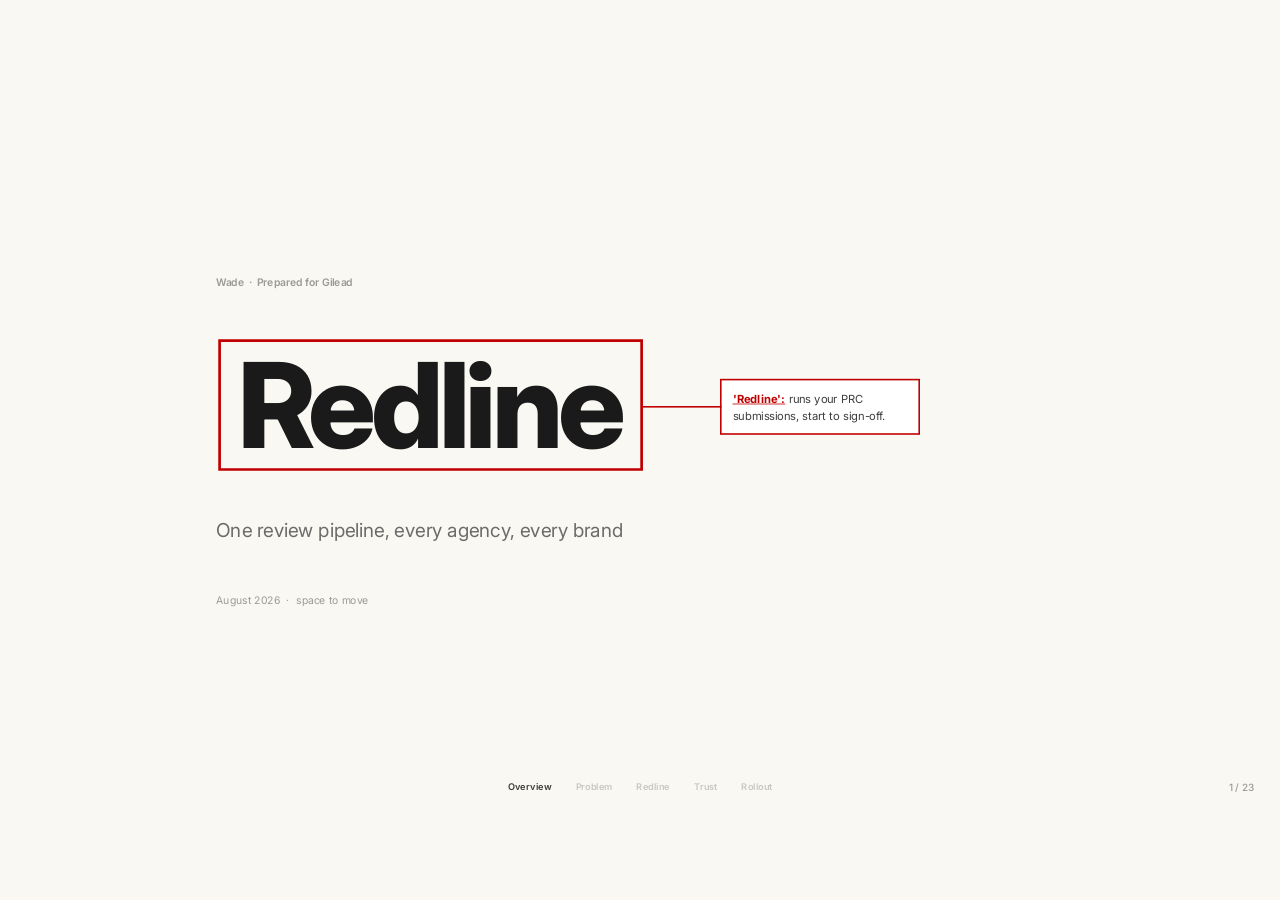
==== commit ec0d19f1: "gilead-v11.3: solutions slide deleted (23 slides, four agenda stops), yellow accent scoped to How we" ====
--- a/deck/index.html
+++ b/deck/index.html
@@ -7,7 +7,7 @@
 <link rel="preconnect" href="https://fonts.googleapis.com">
 <link rel="preconnect" href="https://fonts.gstatic.com" crossorigin>
 <link href="https://fonts.googleapis.com/css2?family=Inter:wght@400;500;600;700;800&display=swap" rel="stylesheet">
-<link rel="stylesheet" href="styles.css?v=26">
+<link rel="stylesheet" href="styles.css?v=27">
 </head>
 <body>
 <svg style="display:none" xmlns="http://www.w3.org/2000/svg">
@@ -58,16 +58,15 @@
     <h2>Agenda</h2>
     <div class="agrows">
       <div class="agrow" data-b="1"><i>01</i><p>Problem</p></div>
-      <div class="agrow" data-b="2"><i>02</i><p>Solution</p></div>
-      <div class="agrow" data-b="3"><i>03</i><p>Redline</p></div>
-      <div class="agrow" data-b="4"><i>04</i><p>Trust</p></div>
-      <div class="agrow" data-b="5"><i>05</i><p>Rollout</p></div>
+      <div class="agrow" data-b="2"><i>02</i><p>Redline</p></div>
+      <div class="agrow" data-b="3"><i>03</i><p>Trust</p></div>
+      <div class="agrow" data-b="4"><i>04</i><p>Rollout</p></div>
     </div>
   </div>
 </section>
 
 <!-- 3 · How we got here -->
-<section class="ds" data-sec="Overview">
+<section class="ds yaccent" data-sec="Overview">
   <div class="inner">
     <h2 style="font-size:40px">How we got here.</h2>
     <p class="lead" style="max-width:940px">Redline didn't start as a pitch. It started as an agent we built and ran inside a Gilead program.</p>
@@ -97,25 +96,10 @@
   </div>
 </section>
 
-<!-- 5 · Solved, one for one -->
-<section class="ds" data-sec="Solution">
-  <div class="inner">
-    <p class="kick">02 · The solution</p>
-    <h2>Solved, one for one</h2>
-    <div class="pslist sg">
-      <div class="psrow" data-b="1"><i>1</i><p>Redline builds the submission from the agency's assets.</p></div>
-      <div class="psrow" data-b="2"><i>2</i><p>Requirements are known before you build.</p></div>
-      <div class="psrow" data-b="3"><i>3</i><p>Annotations arrive drafted. Changes arrive staged.</p></div>
-      <div class="psrow" data-b="4"><i>4</i><p>One knowledge base, one worklist, conflicts surfaced.</p></div>
-      <div class="psrow" data-b="5"><i>5</i><p>The package is Veeva-ready. Fewer rounds, shorter rounds.</p></div>
-    </div>
-  </div>
-</section>
-
-<!-- 6 · What Redline is -->
+<!-- 5 · How it works -->
 <section class="ds" data-sec="Redline">
   <div class="inner wide">
-    <p class="kick">03 · Redline</p>
+    <p class="kick">02 · Redline</p>
     <h2 style="font-size:40px">How it works.</h2>
     <p class="lead" style="margin-top:6px;max-width:960px">Redline builds, reviews, and manages every PRC submission, so approval takes fewer, shorter&nbsp;rounds.</p>
     <div class="looprow four">
@@ -131,7 +115,7 @@
   </div>
 </section>
 
-<!-- 7 · The console -->
+<!-- 6 · The console -->
 <section class="ds" data-sec="Redline">
   <div class="inner split">
     <div class="stext">
@@ -204,7 +188,7 @@
   </div>
 </section>
 
-<!-- 8 · Guided intake, arrow-keyed through four steps -->
+<!-- 7 · Guided intake, arrow-keyed through four steps -->
 <section class="ds" data-sec="Redline" data-steps="4">
   <span class="chap">01 · The submission</span>
   <div class="inner split">
@@ -278,8 +262,8 @@
                     <div class="sfld" style="flex:1"><label>Launch date</label><span data-type="Mon, Aug 17" data-tstep="3" data-tdelay="1950" data-tdur="500"></span></div>
                   </div>
                   <div class="tlab gf" style="animation-delay:2.8s">Recommended from your launch date</div>
-                  <div class="gidate gf" style="animation-delay:3s"><label>Submit by</label><span class="chip chip-yellow sm" style="margin-left:auto">6 days before launch</span><b>Tue, Aug 11 · 12:00</b></div>
-                  <div class="gidate gf" style="animation-delay:3.35s"><label>PRC review</label><span class="chip chip-yellow sm" style="margin-left:auto">4 days before launch</span><b>Thu, Aug 13</b></div>
+                  <div class="gidate gf" style="animation-delay:3s"><label>Submit by</label><span class="chip chip-green sm" style="margin-left:auto">6 days before launch</span><b>Tue, Aug 11 · 12:00</b></div>
+                  <div class="gidate gf" style="animation-delay:3.35s"><label>PRC review</label><span class="chip chip-green sm" style="margin-left:auto">4 days before launch</span><b>Thu, Aug 13</b></div>
                 </div>
               </div>
               <div class="gipane p4">
@@ -304,7 +288,7 @@
   </div>
 </section>
 
-<!-- 9 · Built -->
+<!-- 8 · Built -->
 <section class="ds" data-sec="Redline">
   <span class="chap">01 · The submission</span>
   <div class="inner split">
@@ -391,7 +375,7 @@
   </div>
 </section>
 
-<!-- 10 · Committee read (was 12) -->
+<!-- 9 · Committee read (was 12) -->
 <section class="ds" data-sec="Redline">
   <span class="chap">02 · The review</span>
   <div class="inner split">
@@ -441,7 +425,7 @@
   </div>
 </section>
 
-<!-- 11 · Flag detail (was 13) -->
+<!-- 10 · Flag detail (was 13) -->
 <section class="ds" data-sec="Redline">
   <span class="chap">02 · The review</span>
   <div class="inner split">
@@ -530,7 +514,7 @@
   </div>
 </section>
 
-<!-- 12 · Implement changes, staged (new) -->
+<!-- 11 · Implement changes, staged (new) -->
 <section class="ds" data-sec="Redline" data-noexport="1">
   <span class="chap">03 · The round</span>
   <div class="inner split">
@@ -629,7 +613,7 @@
   </div>
 </section>
 
-<!-- 13 · Track the feedback (was 15) -->
+<!-- 12 · Track the feedback (was 15) -->
 <section class="ds" data-sec="Redline">
   <span class="chap">03 · The round</span>
   <div class="inner split">
@@ -679,7 +663,7 @@
   </div>
 </section>
 
-<!-- 14 · From sticky to answer (was 16) -->
+<!-- 13 · From sticky to answer (was 16) -->
 <section class="ds" data-sec="Redline">
   <span class="chap">03 · The round</span>
   <div class="inner split">
@@ -757,7 +741,7 @@
   </div>
 </section>
 
-<!-- 15 · Calendar + inbox -->
+<!-- 14 · Calendar + inbox -->
 <section class="ds" data-sec="Redline">
   <span class="chap">03 · The round</span>
   <div class="inner wide">
@@ -817,7 +801,7 @@
   </div>
 </section>
 
-<!-- 16 · Learns patterns -->
+<!-- 15 · Learns patterns -->
 <section class="ds" data-sec="Redline">
   <div class="inner split">
     <div class="stext">
@@ -882,7 +866,7 @@
   </div>
 </section>
 
-<!-- 17 · Sources + what they become -->
+<!-- 16 · Sources + what they become -->
 <section class="ds" data-sec="Redline">
   <div class="inner wide">
     <h2 style="font-size:38px">Integrated in what you already use</h2>
@@ -910,7 +894,7 @@
   </div>
 </section>
 
-<!-- 18 · The seats it serves (timeline) -->
+<!-- 17 · The seats it serves (timeline) -->
 <section class="ds" data-sec="Redline">
   <div class="inner wide">
     <h2 style="font-size:40px">The seats it serves.</h2>
@@ -927,7 +911,7 @@
   </div>
 </section>
 
-<!-- 19 · One round, start to close (simplify v2, rebuilt from follow-the-sun) -->
+<!-- 18 · One round, start to close (simplify v2, rebuilt from follow-the-sun) -->
 <section class="ds" data-sec="Redline">
   <span class="chap">03 · The round</span>
   <div class="inner wide">
@@ -949,10 +933,10 @@
   </div>
 </section>
 
-<!-- 20 · AI is a dial (rebuilt, simplify v2) -->
+<!-- 19 · AI is a dial (rebuilt, simplify v2) -->
 <section class="ds" data-sec="Trust">
   <div class="inner wide">
-    <p class="kick">04 · Trust</p>
+    <p class="kick">03 · Trust</p>
     <h2 style="font-size:40px">AI is a dial, not a default.</h2>
     <div class="dialgrid">
       <div class="dialcol" data-b="1">
@@ -975,7 +959,7 @@
   </div>
 </section>
 
-<!-- 21 · How the AI stays honest (Gilead) -->
+<!-- 20 · How the AI stays honest (Gilead) -->
 <section class="ds" data-sec="Trust">
   <div class="inner wide">
     <h2 style="font-size:40px">How the AI stays honest.</h2>
@@ -1001,7 +985,7 @@
   </div>
 </section>
 
-<!-- 22 · Where your data lives (merged with AWS diagram, simplify v2) -->
+<!-- 21 · Where your data lives (merged with AWS diagram, simplify v2) -->
 <section class="ds" data-sec="Trust">
   <div class="inner wide">
     <h2 style="font-size:40px">Where your data lives.</h2>
@@ -1039,10 +1023,10 @@
   </div>
 </section>
 
-<!-- 23 · Rollout (merged with calibration, simplify v2) -->
+<!-- 22 · Rollout (merged with calibration, simplify v2) -->
 <section class="ds" data-sec="Rollout">
   <div class="inner wide">
-    <p class="kick">05 · Rollout</p>
+    <p class="kick">04 · Rollout</p>
     <h2 style="font-size:44px">Rollout</h2>
     <div class="tline">
       <div class="tlrail"></div>
@@ -1060,7 +1044,7 @@
   </div>
 </section>
 
-<!-- 24 · Next steps -->
+<!-- 23 · Next steps -->
 <section class="ds" data-sec="Rollout">
   <div class="inner">
     <h2 style="font-size:44px">Next steps</h2>
--- a/deck/styles.css
+++ b/deck/styles.css
@@ -19,7 +19,7 @@
   --wash:#f5f4f2;
   --chrome:#f1f0ee;
   --pill-yellow-bg:#faf0cd;  --pill-yellow-tx:#8f7422;
-  --pill-sage-bg:#f5ecc6;    --pill-sage-tx:#8a6d15;
+  --pill-sage-bg:#e2efe4;    --pill-sage-tx:#3f7a4e;
   --pill-lavender-bg:#ece9fb;--pill-lavender-tx:#5b50b8;
   --pill-rose-bg:#f9e3e3;    --pill-rose-tx:#b04a4a;
   --pill-blue-bg:#e3ebfb;    --pill-blue-tx:#3d5cc4;
@@ -800,7 +800,7 @@
 .msaannlist{display:flex;flex-direction:column}
 .msaann{position:relative;padding:12px 4px 12px 40px;border-bottom:1px solid var(--hairline)}
 .msaann:last-child{border-bottom:0}
-.msaann u{position:absolute;left:0;top:12px;display:inline-flex;align-items:center;justify-content:center;width:22px;height:22px;background:var(--pill-sage-bg);border:1px solid #e6d8a0;border-radius:999px;text-decoration:none}
+.msaann u{position:absolute;left:0;top:12px;display:inline-flex;align-items:center;justify-content:center;width:22px;height:22px;background:var(--pill-sage-bg);border:1px solid #cfe4d4;border-radius:999px;text-decoration:none}
 .msaann u .icl{width:12px;height:12px;color:var(--pill-sage-tx)}
 .msaann b{display:block;font-size:13.5px;font-weight:700;color:var(--ink-soft)}
 .msaann small{font-size:11px;color:var(--muted);display:block;margin-top:3px;line-height:1.4}
@@ -1130,7 +1130,7 @@
 .sfld label{font-size:11.5px;font-weight:700;color:var(--faint)}
 .sfld span{font-size:15px;font-weight:700;color:var(--ink-soft);min-height:19px}
 .fchip{display:flex;align-items:center;font-size:11px;font-weight:700;color:var(--ink-2);border:1px solid var(--hairline-2);border-radius:999px;padding:6px 12px;background:var(--surface);width:fit-content}
-.bsum{margin-top:7px;border:1px solid var(--hairline-2);border-left:3px solid var(--pill-sage-tx);border-radius:10px;background:var(--wash);padding:10px 13px}
+.bsum{margin-top:7px;border-radius:10px;background:var(--pill-sage-bg);padding:11px 14px}
 .bsum p{font-size:13px;color:var(--ink-2);font-weight:600;line-height:1.5}
 .gfile{display:flex;align-items:center;gap:9px;border:1px solid var(--hairline-2);border-radius:10px;padding:9px 12px;background:var(--surface);margin-top:8px}
 .gfile .icl{width:15px;height:15px;color:var(--ink-4);flex-shrink:0}
@@ -1181,6 +1181,8 @@
 
 
 /* follow the sun (v8 §3) */
+/* yellow accent scoped to How we got here only */
+.ds.yaccent{--pill-sage-bg:#f5ecc6;--pill-sage-tx:#8a6d15}
 .ftsflow{margin-top:26px;max-width:1040px}
 .ftstep{display:flex;gap:16px;align-items:flex-start;padding:13px 4px;border-bottom:1px solid var(--hairline)}
 .ftstep:last-of-type{border-bottom:0}
